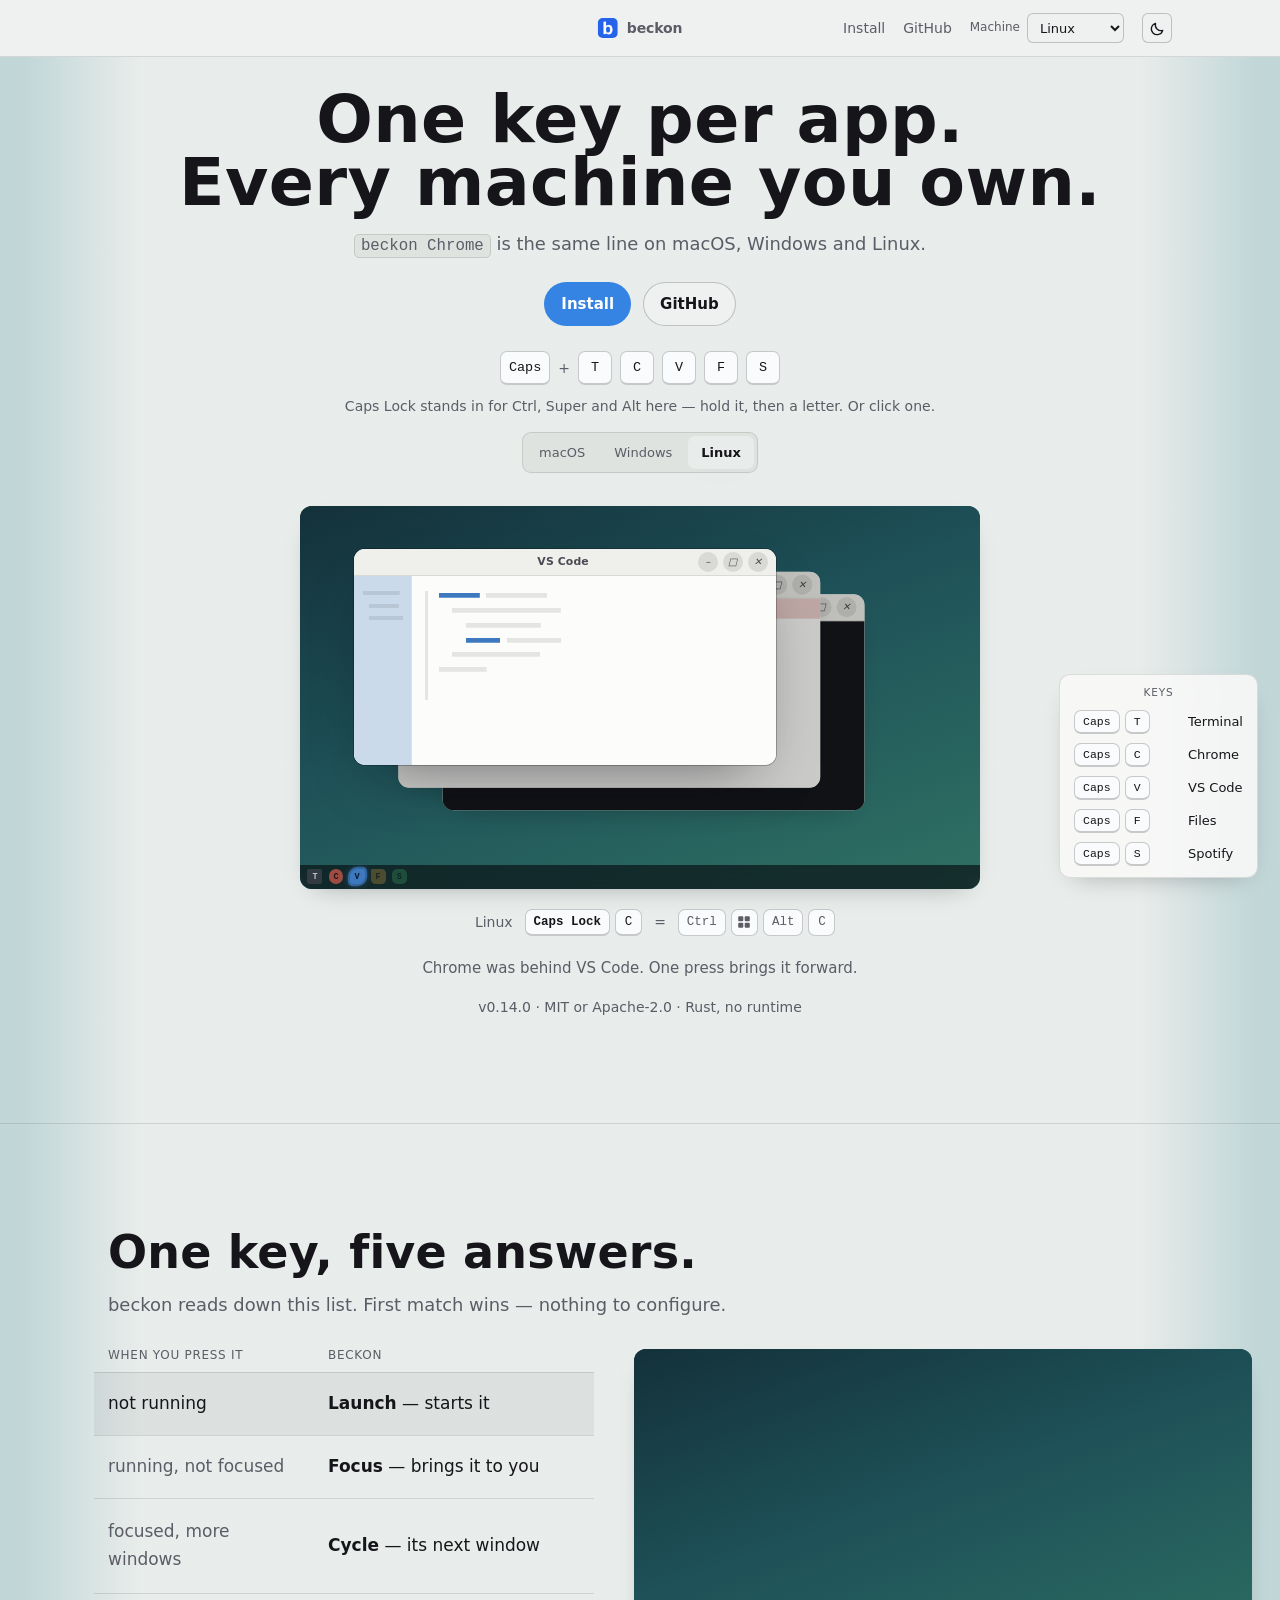
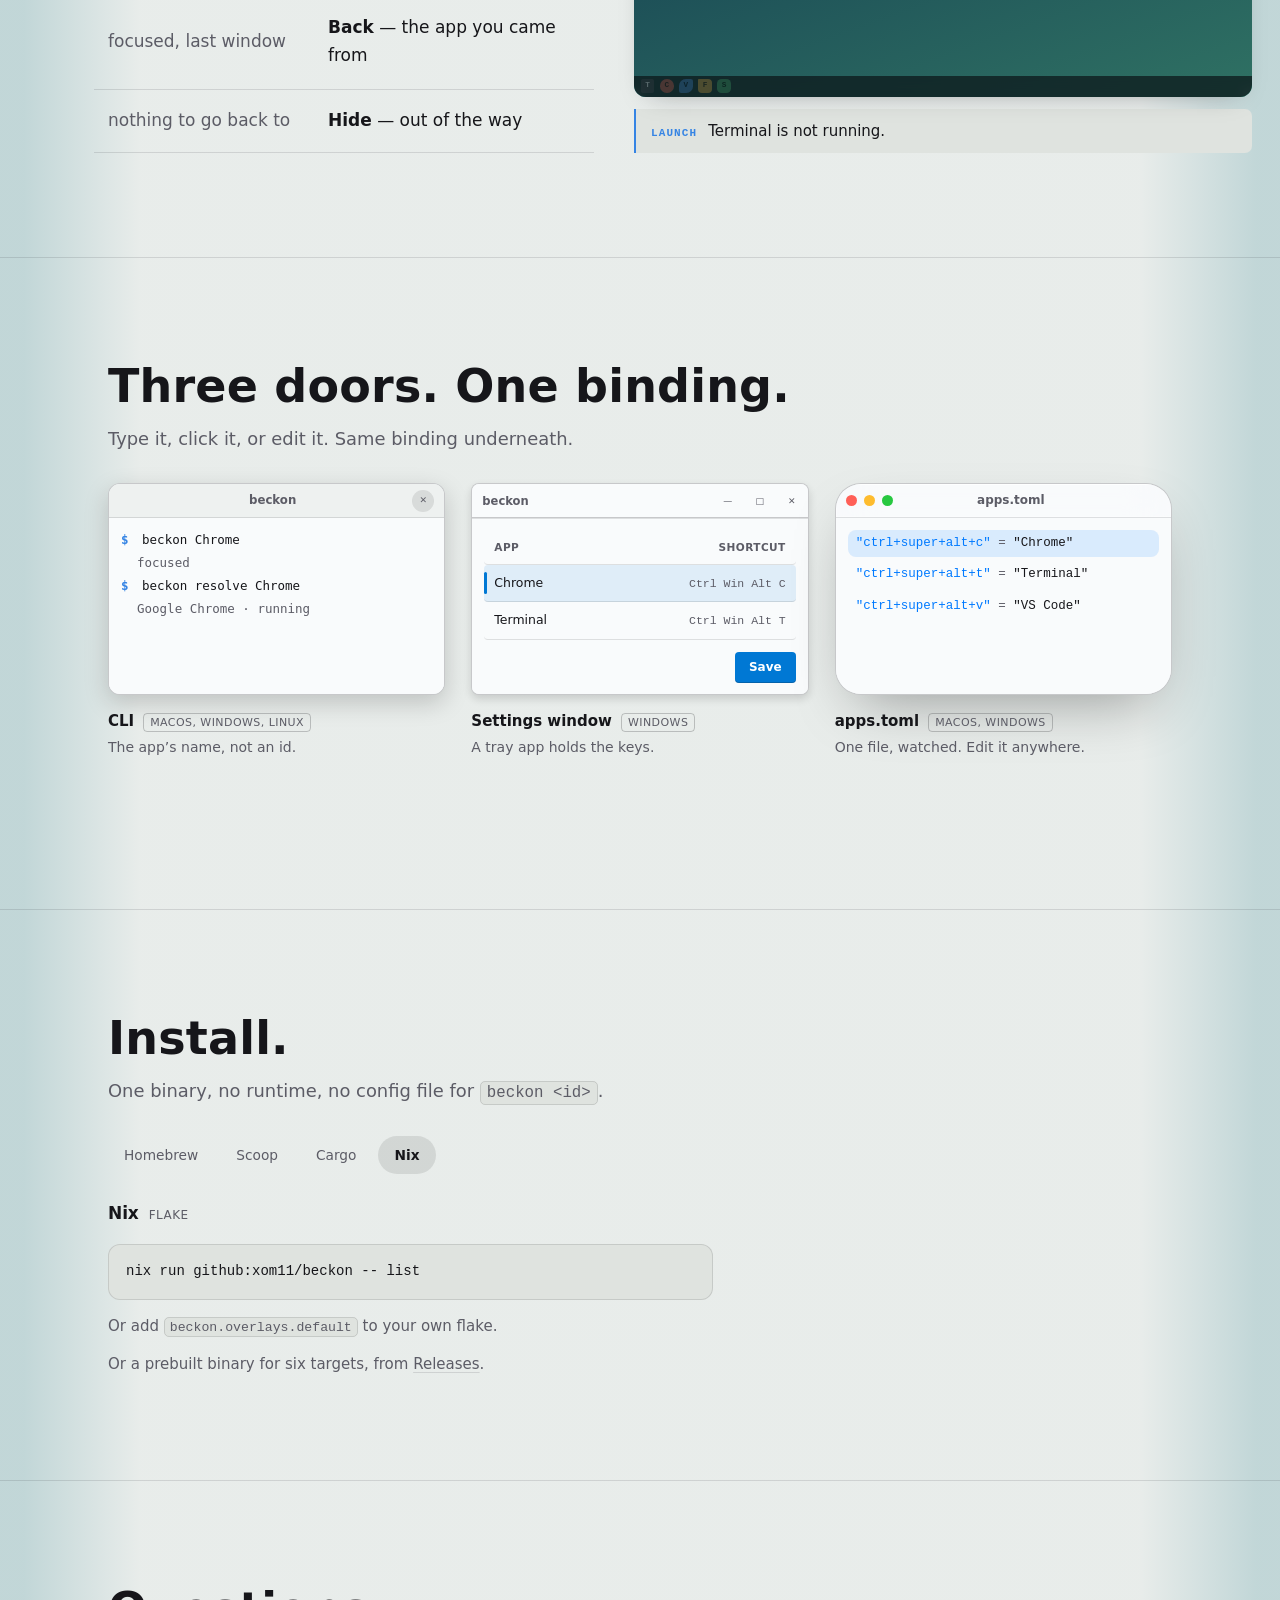
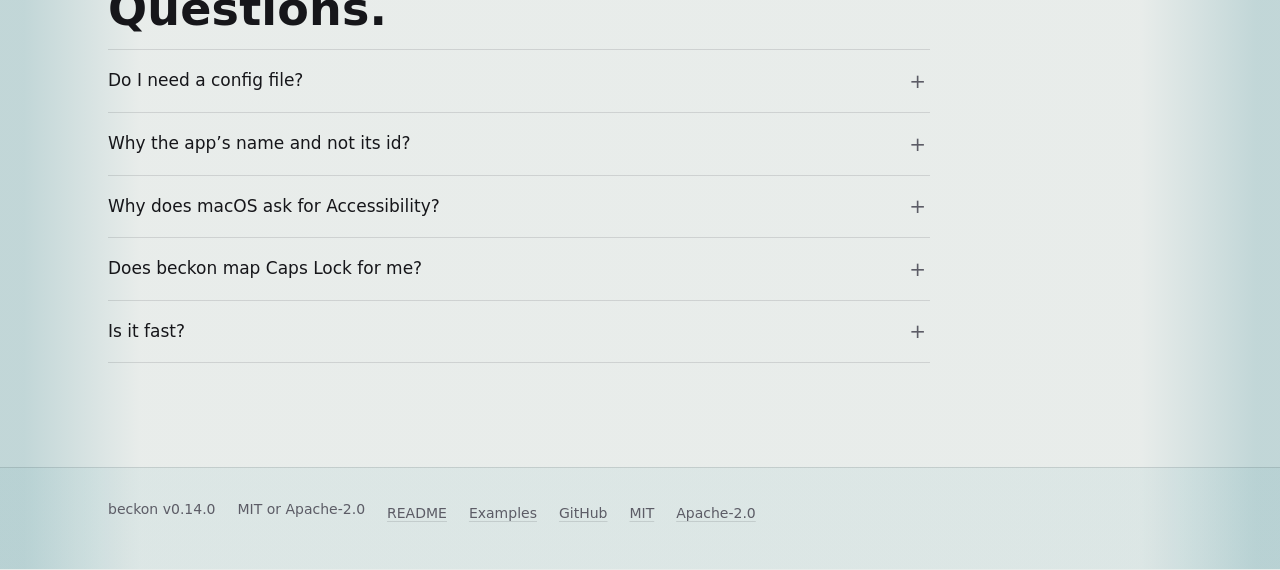
==== site/index.html @ ca383d69 "release: 0.14.0 Minor, not a patch: `check --resolve` gained two user-visible blocks since 0.13.0 — " ====
<!doctype html>
<html lang="en">
<head>
<meta charset="utf-8">
<meta name="viewport" content="width=device-width, initial-scale=1">
<title>beckon — one key per app, on every machine</title>

<meta name="description" content="One key per app: press it to launch the app, focus it, cycle its windows, or hide it. beckon runs on macOS, Windows and Linux, and beckon Chrome is the same line on all three.">

<!-- THE SHARE CARD IS `og.png`, NOT `icon-512.png`, AND THE TWO LINES THAT SAY
     SO ARE `og:image` AND `twitter:card` TOGETHER. Pointing at the 512x512 app
     icon made every paste of this URL — Facebook, Zalo, X, Slack, iMessage —
     render as a small square of the letter `b` beside the text. Two independent
     causes, so fixing either alone leaves it small: a square is not the 1.91:1
     a feed lays out edge to edge, and `summary` is by definition the small-
     thumbnail card. `og.png` is 1200x630 and is generated by
     tools/make-og-card.mjs; tools/check-site.sh pins the file's real dimensions
     against the two `og:image:*` lines below, so they cannot drift apart.

     `og:image` MUST STAY ABSOLUTE. Every scraper here fetches it out of band,
     with no document to resolve a relative path against — the one line on this
     page where a root-relative href would silently 404 rather than break
     visibly in a browser. Same for `og:url`.

     `icon-512.png` is untouched and still the apple-touch-icon: a home-screen
     tile wants the square. -->
<meta property="og:title" content="beckon — one key per app, on every machine">
<meta property="og:description" content="One key per app: press it to launch, focus, cycle its windows, or hide. The same line, beckon Chrome, on macOS, Windows and Linux.">
<meta property="og:type" content="website">
<meta property="og:url" content="https://xom11.github.io/beckon/">
<meta property="og:site_name" content="beckon">
<meta property="og:locale" content="en_US">
<meta property="og:image" content="https://xom11.github.io/beckon/og.png">
<meta property="og:image:type" content="image/png">
<meta property="og:image:width" content="1200">
<meta property="og:image:height" content="630">
<meta property="og:image:alt" content="beckon — One key per app. Every machine you own. The command beckon Chrome, shown for macOS, Windows and Linux.">
<meta name="twitter:card" content="summary_large_image">

<link rel="icon" href="favicon.png" type="image/png">
<link rel="apple-touch-icon" href="icon-512.png">
<link rel="stylesheet" href="beckon.css">

<!-- The page's two personalisation axes — theme and OS — resolved BEFORE first
     paint, and nothing else. Both scripts at the end of <body> are `defer`, so
     they run after the document is parsed and can run after the first paint: a
     reader whose stored theme differs from their OS preference got a full paint
     of the dark canvas and then a flip to the light one, the highest-delta flash
     this palette can produce.

     `data-os` NOW DRESSES THE WHOLE DOCUMENT, not just the desk — corners,
     materials, accent, the title bar's window controls, and what a control does
     when you push it. So a late resolution is no longer a small jump in one
     component; it is the entire page changing clothes after paint. That is what
     makes this script load-bearing rather than a nicety.

     UNRECOGNISED PLATFORM -> linux, deliberately. The two positive tests are
     broad (macOS and iOS carry "Macintosh" / "like Mac OS X", Windows carries
     "Windows NT"), so the residue is close to "demonstrably neither" — which is
     what the Linux column already means here: a bucket for every desktop rather
     than a named product. And linux is the cheapest place to be wrong: the other
     two each preselect an installer that cannot exist on a machine that is not
     one of them. Nothing is unreachable either way — all four install panels are
     one click apart, all three modifier lines stay on screen, and the switch in
     the title bar corrects it in one keystroke.

     iOS and iPadOS get the macOS column. beckon ships no iOS build, so there is
     no correct answer; the useful one for an Apple reader is the Apple column.
     The demos ask for a bare letter precisely so that this costs nothing on a
     device with no modifier keys — and every key is also a button.

     `&&` rather than `?.`: a SyntaxError in an inline script is not catchable
     by the try/catch around it, and would take the theme bootstrap down with it
     on any engine older than optional chaining. -->
<script>
  try {
    var d = document.documentElement.dataset;
    var t = localStorage.getItem('beckon-theme');
    if (t) d.theme = t;
    var o = localStorage.getItem('beckon-os');
    if (!o) {
      var p = (navigator.userAgentData && navigator.userAgentData.platform)
              || navigator.userAgent;
      o = /Mac/i.test(p) ? 'macos' : /Win/i.test(p) ? 'windows' : 'linux';
    }
    d.os = o;
  } catch (e) {}
</script>
</head>
<body id="top">

<!-- THE TITLE BAR — the page's first sentence, and it has no words in it.
     ================================================================
     It is drawn as the title bar of the machine the reader is on. What carries
     that now is WHERE THE TITLE SITS: centred on macOS and GNOME, hard left on
     Windows. By the time anyone reads "One key per app. Every machine you own."
     the page has already made that claim in a shape they recognise.

     THE FAKE WINDOW CONTROLS ARE GONE, 2026-08-14, in all three skins — the
     three dots on the left (macOS), the `─ ▢ ✕` glyph row on the right
     (Windows) and the circular pill on the right (GNOME). They were inert and
     `aria-hidden`, which is exactly the problem: the top-right corner of a page
     is where a reader's real controls live, and beckon put two working ones
     (Machine, theme) directly beside a row of dead ones that look like the
     window buttons of the browser above them. Removing them costs the skin one
     tell and keeps two; the desks in §4 still draw real window chrome, because
     there it depicts an actual window rather than dressing up a page.

     Do not re-add them "just for macOS". The dots read as harmless because they
     are on the left, but they were the same ornament and they went for the same
     reason.

     Both controls on the right ship `hidden`; beckon.js removes it. Neither does
     anything without JS, and everything they change is already fully on screen
     without them. A <select> rather than a cycling <button>: there are three
     machines, so a button could only ever offer the next one and its accessible
     name would name a state the reader is not in.

     THE THEME BUTTON IS A SUN OR A MOON, not the word "Theme". It is the only
     control on the bar whose whole job is a binary the icon can state, and the
     glyph shown is the one you get by pressing it — sun while dark, moon while
     light — which is the same thing its `aria-label` has always said. The label
     is still where the accessible name comes from; the SVG is `aria-hidden`. -->
<header class="bar">
  <div class="wrap">
    <a class="brand" href="#top">
      <img src="favicon.png" alt="" width="20" height="20">
      beckon
    </a>
    <!-- TWO LINKS, NOT FOUR. `How` and `Config` were in-page anchors on a page
         that is now five short sections — scrolling reaches them faster than
         reading a menu does. Cutting them is also what buys the centred title
         its room: with four links the bar had no gap wide enough to centre
         anything in, and a title centred in the leftover space landed hard left
         and read as a bug. -->
    <nav class="bar-links">
      <a href="#install">Install</a>
      <a href="https://github.com/xom11/beckon">GitHub</a>
    </nav>
    <span class="os-switch" id="os-switch" hidden>
      <label for="os-select">Machine</label>
      <select id="os-select">
        <option value="macos">macOS</option>
        <option value="windows">Windows</option>
        <option value="linux">Linux</option>
      </select>
    </span>
    <button id="theme" class="ghost ghost-icon" type="button" hidden>
      <svg class="ico" viewBox="0 0 20 20" aria-hidden="true" focusable="false">
        <g class="ico-sun">
          <circle cx="10" cy="10" r="3.4"/>
          <path d="M10 2.2v1.8M10 16v1.8M4.5 4.5l1.3 1.3M14.2 14.2l1.3 1.3M2.2 10h1.8M16 10h1.8M4.5 15.5l1.3-1.3M14.2 5.8l1.3-1.3"/>
        </g>
        <g class="ico-moon">
          <path d="M16.1 12.3A6.8 6.8 0 0 1 7.7 3.9a6.8 6.8 0 1 0 8.4 8.4z"/>
        </g>
      </svg>
    </button>
  </div>
</header>

<main>

  <!-- HERO — one machine, the reader's, at full size.
       ================================================================
       THE LAYOUT DID NOT CHANGE IN THIS REDESIGN, and that is deliberate. The
       desk's width is `min(1000px, max(680px, (100vh - 528px) * 1.7778))` and the
       528 in it was MEASURED — nav, headline, one-line lead, buttons, press row
       and OS strip put the desk's top edge at 527px at 1440 wide. Every clamp
       above the desk feeds that number. Rearranging the hero into two columns
       would have invalidated all of it for a picture that is already the widest
       thing on the page. What changed here is the word count and the chrome.

       THE CLAIM IS A CONTROL, NOT A SENTENCE. The OS strip on the desk's top
       edge redraws the desk in another machine's chrome with the gesture
       unchanged — and now redraws the page around it too — so "the same key on
       every machine" is something the reader does rather than reads. The three
       chords under the desk name what that key really is on each one.

       THE DESK IS aria-hidden AND .demo-steps IS THE TRANSCRIPT. That paragraph
       is not sr-only; it is the sentence a reader gets whether or not any of this
       paints.

       WITHOUT JS the desk runs a 6s loop, the OS strip stays hidden (it is inert
       without JS) and ALL THREE chord rows stay on screen — which is the
       cross-platform claim surviving in the one mode that cannot switch. With JS,
       `.is-live` cancels the loop, the strip appears, and CSS keeps only the
       reader's own chord row.

       WITH JS THE WINDOWS ARE REAL WINDOWS: drag them by the title bar, resize
       from the bottom-right corner, and the three title-bar buttons minimise,
       maximise and close. None of that is beckon — it focuses and launches, and
       never touches geometry — which is why the transcript says so the moment a
       window is moved. -->

  <section id="hero" class="hero" aria-labelledby="hero-h">
    <div class="wrap">

      <h1 id="hero-h">One key per app.<br>Every machine you own.</h1>

      <!-- One line, kept to one line. The demo is the argument and every sentence
           above it pushes the desk further past the fold. -->
      <p class="lead"><code>beckon Chrome</code> is the same line on macOS, Windows and Linux.</p>

      <div class="hero-cta">
        <a class="btn btn-solid" href="#install">Install</a>
        <a class="btn btn-line" href="https://github.com/xom11/beckon">GitHub</a>
      </div>

      <div class="demo hero-demo" id="hero-demo">

        <!-- Above the desk, not below it. The instruction is what a reader needs
             first, and a 1000px desk pushes anything under it past the fold on a
             900px screen. Ships hidden because it is inert without JS; the chord
             rows under the desk are what a JS-off reader gets, and they carry
             more (the real chord on all three machines). -->
        <div class="press" id="hero-press" hidden></div>

        <!-- `aria-hidden` IS ON THE SLOT, NOT ON `.desks`, and that is the whole
             reason this grid is not the hidden thing. The picture is what has
             nothing for a screen reader to say; the OS strip below is three real
             buttons, and a focusable control inside an aria-hidden subtree is a
             defect — the same rule the HUD states in its own words further down.
             With the attribute one level up, all three buttons were reachable by
             Tab and announced as nothing at all. -->
        <div class="desks">

          <!-- The OS strip. Ships hidden — it is inert without JS — and beckon.js
               fills it with three buttons that write the same `data-os` the title
               bar's switch writes, so the two stay in step. It sits ON the desk's
               top edge rather than beside a label, because it is a control over
               the picture below it, not a caption. -->
          <div class="os-seg" id="hero-os" hidden></div>

          <div class="desk-slot is-wide" aria-hidden="true">
            <div class="desk" data-os="macos" data-scene="hero" id="hero-desk">
              <div class="desk-sky"></div>
              <!-- `data-key` is the letter that beckons this app, printed on the
                   icon: the dock is the only place on the page where the key and
                   the thing it reaches are the same object. It ships in the markup
                   rather than being written by JS so a reader with JS off gets it
                   too, and tools/check-site.sh pins every pair against README's own
                   table — twice, once per dock — so a rebinding cannot leave the
                   dock teaching the old letter.

                   `data-app` + `data-key` IS A RESERVED PAIR and appears on these
                   two docks and nowhere else on the page. The check counts
                   occurrences and requires exactly 2; any other element that wanted
                   to name a binding would push the count to 3 and fail CI for a
                   reason nobody would find. Everything else that names a binding
                   uses `data-bind`.

                   `is-focused` marks the one app that currently has focus — here
                   VS Code, which is what the windows above show. -->
              <div class="desk-bar">
                <span class="dock-app is-up" data-app="Terminal" data-key="T"></span>
                <span class="dock-app is-up" data-app="Chrome" data-key="C"></span>
                <span class="dock-app is-up is-focused" data-app="VS Code" data-key="V"></span>
                <span class="dock-app" data-app="Files" data-key="F"></span>
                <span class="dock-app" data-app="Spotify" data-key="S"></span>
              </div>
              <div class="desk-wins">
                <div class="win is-focused" data-app="VS Code" style="--slot:0; z-index:3">
                  <div class="win-bar"><span class="win-lights"><i></i><i></i><i></i></span><span class="win-name">VS Code</span><span class="win-ctl"><i></i><i></i><i></i></span></div>
                  <div class="win-body"></div>
                </div>
                <div class="win" data-app="Chrome" style="--slot:1; z-index:2">
                  <div class="win-bar"><span class="win-lights"><i></i><i></i><i></i></span><span class="win-name">Chrome</span><span class="win-ctl"><i></i><i></i><i></i></span></div>
                  <div class="win-body"></div>
                </div>
                <div class="win" data-app="Terminal" style="--slot:2; z-index:1">
                  <div class="win-bar"><span class="win-lights"><i></i><i></i><i></i></span><span class="win-name">Terminal</span><span class="win-ctl"><i></i><i></i><i></i></span></div>
                  <div class="win-body"></div>
                </div>
              </div>
            </div>
          </div>
        </div>

        <!-- What that key really is, on each machine. ALL THREE ROWS SHIP, and CSS
             keeps only the reader's own once `data-os` is resolved — so a reader
             with JS off, who has no OS strip to press, still gets the
             cross-platform claim in full.

             CAPS LOCK LEADS ON ALL THREE ROWS, and the real chord follows it
             behind an `=`. A draft of this redesign cut Caps Lock from here as
             three rows of clutter, which was wrong for a reason only visible
             from the running page: the demo's own gate REQUIRES Caps Lock — see
             the 90-line argument in beckon.js under "the Caps Lock gate" — and
             the press row it writes says so. Cutting it here left the page
             teaching one gesture and the thing under it asking for another.

             Printing only Caps Lock would be the other kind of wrong:
             `"ctrl+super+alt+t"` is what actually goes in apps.toml, and a
             reader has to be able to copy it.

             WHO DOES THE MAPPING IS IN THE FAQ, and it has to be somewhere: the
             three notes that used to sit in these rows — "Hyper, via Karabiner",
             "built into beckon", "via kanata or xkb" — were the only place the
             page said beckon holds Caps ITSELF on some machines and not on
             others, and for a while after they went nothing said it at all. The
             `=` on the macOS and Linux rows was then claiming a gesture beckon
             has no part in on either — in a RELEASED beckon it holds Caps on
             Windows and nowhere else, which is the FAQ entry's whole subject.
             The rows keep all three Caps caps, because the demo below asks
             every reader for the same key; the entry says who answers it.

             ALL THREE ROWS NAME THE SAME THREE MODIFIERS, and examples/linux/
             was changed to match: it used to bind a bare `Super`. Three rows
             saying one thing is the argument the row set exists to make.

             AND EACH ROW RUNS LEFT TO RIGHT IN THE ORDER THE KEYS SIT UNDER
             THE READER'S HAND. A PC's bottom row is Ctrl, Super, Alt, space;
             a Mac's is Control, Option, Command, space — so the macOS row is
             ⌃ ⌥ ⌘ and not the ⌘ ⌃ ⌥ that reads naturally when you say the
             chord out loud. The row is a picture of a keyboard, not a
             sentence about one, and a reader matching it to the hardware
             should not have to reorder anything in their head. -->
        <ul class="mods hero-chords">
          <li class="os-row" data-os="macos">
            <span class="mod-os">macOS</span>
            <span class="chord"><kbd class="key is-caps">Caps Lock</kbd><kbd class="key is-letter">C</kbd></span>
            <span class="chord-is">=</span>
            <span class="chord is-alias"><kbd class="key is-glyph"><span aria-hidden="true">&#8963;</span><span class="sr-only">Control</span></kbd><kbd class="key is-glyph"><span aria-hidden="true">&#8997;</span><span class="sr-only">Option</span></kbd><kbd class="key is-glyph"><span aria-hidden="true">&#8984;</span><span class="sr-only">Command</span></kbd><kbd class="key is-letter">C</kbd></span>
          </li>
          <li class="os-row" data-os="windows">
            <span class="mod-os">Windows</span>
            <span class="chord"><kbd class="key is-caps">Caps Lock</kbd><kbd class="key is-letter">C</kbd></span>
            <span class="chord-is">=</span>
            <span class="chord is-alias"><kbd class="key">Ctrl</kbd><kbd class="key is-glyph"><svg class="glyph" viewBox="0 0 12 12" aria-hidden="true" focusable="false"><rect x=".2" y=".2" width="5.1" height="5.1" rx="1"/><rect x="6.7" y=".2" width="5.1" height="5.1" rx="1"/><rect x=".2" y="6.7" width="5.1" height="5.1" rx="1"/><rect x="6.7" y="6.7" width="5.1" height="5.1" rx="1"/></svg><span class="sr-only">Windows key</span></kbd><kbd class="key">Alt</kbd><kbd class="key is-letter">C</kbd></span>
          </li>
          <li class="os-row" data-os="linux">
            <span class="mod-os">Linux</span>
            <span class="chord"><kbd class="key is-caps">Caps Lock</kbd><kbd class="key is-letter">C</kbd></span>
            <span class="chord-is">=</span>
            <span class="chord is-alias"><kbd class="key">Ctrl</kbd><kbd class="key is-glyph"><svg class="glyph" viewBox="0 0 12 12" aria-hidden="true" focusable="false"><rect x=".2" y=".2" width="5.1" height="5.1" rx="1"/><rect x="6.7" y=".2" width="5.1" height="5.1" rx="1"/><rect x=".2" y="6.7" width="5.1" height="5.1" rx="1"/><rect x="6.7" y="6.7" width="5.1" height="5.1" rx="1"/></svg><span class="sr-only">Super</span></kbd><kbd class="key">Alt</kbd><kbd class="key is-letter">C</kbd></span>
          </li>
        </ul>

        <p class="demo-steps">Chrome was behind VS Code. One press brings it forward.</p>
      </div>

      <p class="hero-meta">v0.14.0 &middot; MIT or Apache-2.0 &middot; Rust, no runtime</p>

    </div>

    <!-- The cheat sheet, and it belongs to THIS section now. It used to be
         `position: fixed`, pinned for the whole scroll, and it followed the
         reader down past every section that has no key to press — sitting over
         the install commands and the FAQ as a floating control for a demo three
         screens above.

         It is a zero-height sticky dock instead, and it is a child of #hero
         rather than of <body>: a sticky element is constrained to its
         containing block's PADDING box, and #hero's padding box ends exactly at
         the rule between this section and the next. So it floats at the bottom
         of the viewport for as long as the hero is on screen, comes to rest on
         that rule, and goes no further.

         It is a real labelled group of real buttons — NOT aria-hidden, because
         a focusable control inside an aria-hidden subtree is a defect, and
         because these buttons are how a reader with no keyboard presses a key
         at all. Ships `hidden`; beckon.js fills it. -->
    <div class="hud-dock">
      <div class="hud" id="hud" role="group" aria-label="Demo keys" hidden></div>
    </div>
  </section>

  <!-- HOW — the table is the control.
       ================================================================
       WITHOUT JS this is a table and one looping desk: the loop shows the ring
       case, which is the row the section's lead points at. WITH JS beckon.js turns
       each row header into a <button> that rebuilds the desk, makes the desk
       pressable, and lights the row whose step just fired.

       The row headers ship as plain text, not as disabled buttons: a button that
       does nothing is the failure this ordering exists to prevent.

       THE TWO GROUP HEADINGS ARE GONE. They said "You are somewhere else" and
       "You are already in it", which was eight words spent restating what the
       first column already says once the conditions are written as conditions.
       The five rows carry it now.

       THE STEP NUMBERS ARE GONE and stay gone. They were CLAUDE.md's own — 4, 5,
       5a-5c — carried here as a citation, but a reader does not have that document
       open, and the numbering begins at 4 because steps 1-3 are read-the-id /
       resolve-the-name / scan-the-windows, none of which is visible from outside.
       `data-step` stays on each row as the internal id JS uses to set a scene; it
       is never shown, and CI forbids the class that used to show it.

       That last sentence USED to name the forbidden class, and check-site.sh
       failed on this comment — `grep` cannot tell markup from a comment, which
       is the same mechanism that let a commented-out example of the letter table
       satisfy the letter-table check on its own for as long as it existed. Do
       not quote a pinned string anywhere in this file, including here. -->
  <section id="how" aria-labelledby="how-h">
    <div class="wrap">
      <h2 id="how-h">One key, five answers.</h2>
      <!-- ONE LINE, AND THAT IS A LAYOUT CONSTRAINT AS MUCH AS AN EDIT. The two
           sentences this replaces ran to two lines at every width from 900 up,
           and the second line was 30px the exhibit below could have spent on
           the picture. Measured against the 58ch measure at 1512x982: this is
           580px of ink in 724px, i.e. 80%, where the pair it replaces was 93%
           of a SECOND line. Headroom is the point — the face is Segoe UI on one
           machine and Cantarell on another, and a rewrite that fits at 97% here
           wraps there and gives the 30px straight back.

           WHAT WAS CUT: "it decides from what is already on screen". The first
           column of the table below is nothing but screen states — not running,
           running, focused — so the clause was captioning a picture that was
           already in frame. -->
      <p class="lead">beckon reads down this list. First match wins — nothing to configure.</p>

      <div class="how-grid">

        <table class="how-table" id="how-table">
          <thead>
            <tr>
              <th scope="col">When you press it</th>
              <th scope="col">beckon</th>
            </tr>
          </thead>
          <tbody>
            <tr data-step="4"><th scope="row">not running</th>
              <td><span class="how-do">Launch</span> &mdash; starts it</td></tr>
            <tr data-step="5"><th scope="row">running, not focused</th>
              <td><span class="how-do">Focus</span> &mdash; brings it to you</td></tr>
            <!-- The only cell that ever wrapped, and a wrapped row broke the one
                 thing this table is for: five branches you take in at a glance, one
                 line each. Measured at the widest layout, where this column is
                 narrowest in proportion: 280px available, this needs 261px, and the
                 obvious shorter rewrites sat at 276px and 283px. 4px of headroom is
                 not headroom when the face is Segoe UI on one machine and Cantarell
                 on another. -->
            <tr data-step="5a"><th scope="row">focused, more windows</th>
              <td><span class="how-do">Cycle</span> &mdash; its next window</td></tr>
            <tr data-step="5b"><th scope="row">focused, last window</th>
              <td><span class="how-do">Back</span> &mdash; the app you came from</td></tr>
            <tr data-step="5c"><th scope="row">nothing to go back to</th>
              <td><span class="how-do">Hide</span> &mdash; out of the way</td></tr>
          </tbody>
        </table>

        <div class="demo how-demo" id="how-demo">
          <div class="desks" aria-hidden="true">
            <div class="desk-slot is-wide">
              <div class="desk" data-os="macos" data-scene="5a" id="how-desk">
                <div class="desk-sky"></div>
                <div class="desk-wins">
                  <div class="win is-focused" data-app="Chrome" style="--slot:0; z-index:3">
                    <div class="win-bar"><span class="win-lights"><i></i><i></i><i></i></span><span class="win-name">Chrome</span><span class="win-ctl"><i></i><i></i><i></i></span></div>
                    <div class="win-body"></div>
                  </div>
                  <div class="win" data-app="Chrome" style="--slot:1; z-index:2">
                    <div class="win-bar"><span class="win-lights"><i></i><i></i><i></i></span><span class="win-name">Chrome</span><span class="win-ctl"><i></i><i></i><i></i></span></div>
                    <div class="win-body"></div>
                  </div>
                  <div class="win" data-app="Terminal" style="--slot:2; z-index:1">
                    <div class="win-bar"><span class="win-lights"><i></i><i></i><i></i></span><span class="win-name">Terminal</span><span class="win-ctl"><i></i><i></i><i></i></span></div>
                    <div class="win-body"></div>
                  </div>
                </div>
                <div class="desk-bar">
                  <span class="dock-app is-up" data-app="Terminal" data-key="T"></span>
                  <span class="dock-app is-up is-focused" data-app="Chrome" data-key="C"></span>
                  <span class="dock-app" data-app="VS Code" data-key="V"></span>
                  <span class="dock-app" data-app="Files" data-key="F"></span>
                  <span class="dock-app" data-app="Spotify" data-key="S"></span>
                </div>
              </div>
            </div>
          </div>

          <!-- NO PRESS ROW HERE, and that is the change rather than an
               oversight. This section used to carry its own `Caps + T C V F S`
               strip and the sentence explaining it — the same strip and the
               same sentence the hero prints one screen above. Twice is once too
               many: by the time a reader is reading the five branches they have
               already been taught the gesture, and the row was pushing the
               readout, which is the one line that changes per branch, further
               down the column.

               Removing the element rather than hiding it is deliberate:
               `buildPress(null)` returns null and every call site is guarded, so
               the desk stays clickable through `wireDesk` and the keyboard still
               routes here. tools/check-site.sh no longer lists `how-press` among
               the controls that must ship hidden, because there is no longer a
               control to ship. -->
          <!-- THERE IS NO PAUSE/PLAY BUTTON, and there was one for about an
               hour. It went because the loop is the default state now: the
               section plays on its own, a row click aims it at one branch, and
               the loop holds by itself while the pointer or the keyboard is
               inside the picture. A button that says "Pause" beside something
               that already stops when you reach for it is a control explaining
               a behaviour rather than providing one. -->
          <div class="readout" id="how-readout" hidden></div>

          <!-- The JS-OFF transcript, and beckon.js hides it the moment the
               readout is live. With JS off this paragraph is the only words this
               section has; with JS on the readout says the same kind of thing
               per branch and says it about what is actually on screen, so
               keeping both would print two captions for one picture. -->
          <p class="demo-steps">Two Chrome windows and a terminal. Three presses: focus, next
          window, back.</p>
        </div>

      </div>
    </div>
  </section>

  <!-- CONFIG — three doors, one binding.
       ================================================================
       This section replaces three of the old page's: #names (96 words arguing for
       display names), #serve (104 words introducing resident mode) and #setups
       (170 words of compatibility tiles). It replaces them with three pictures
       that carry the same information by being what they describe.

       EACH DOOR IS DRAWN IN A FIXED DESIGN LANGUAGE, not in the reader's. That is
       the point: three grammars in one glance is the argument, and a shelf that
       re-skinned all three together would be one grammar repeated. `data-os` here
       is a drawing instruction on the figure, unrelated to :root[data-os].

       THE CAPTIONS ARE DOOR-FIRST AND STATE AVAILABILITY, and the asymmetry
       between the three availability lines IS the section's second argument — the
       CLI spans all three machines, the settings window is Windows only, the file
       is macOS and Windows. That is the whole "which parts work where" story,
       stated as a matrix, with no compositor named anywhere on this page.

       NOTHING IN A DOOR IS A CONTROL. The `C` row is marked `is-on` in all three,
       permanently, so "the same binding, seen three ways" is a picture rather than
       a click. An earlier draft lit the rows across doors on selection; that needs
       JS this page's script does not have, and a row that looks selectable and is
       not is the exact failure the rest of the page is built to avoid.

       NO <pre> IN HERE, deliberately: beckon.js attaches a copy button to every
       <pre> on the page, and "Copy" on a shell transcript would copy the prompt
       and the output with it. The real, copyable commands are in #install. -->
  <section id="config" aria-labelledby="config-h">
    <div class="wrap">
      <h2 id="config-h">Three doors. One binding.</h2>
      <p class="lead">Type it, click it, or edit it. Same binding underneath.</p>

      <ul class="doors">

        <li class="door" data-os="linux">
          <div class="door-win">
            <div class="door-bar"><span class="door-title">beckon</span><span class="door-ctl"><i></i></span></div>
            <div class="door-body">
              <div class="term" aria-hidden="true">
                <span class="term-line"><span class="term-ps">$</span> beckon Chrome</span>
                <span class="term-line is-out">focused</span>
                <span class="term-line"><span class="term-ps">$</span> beckon resolve Chrome</span>
                <span class="term-line is-out">Google Chrome &middot; running</span>
              </div>
            </div>
          </div>
          <p class="door-cap"><b>CLI</b> <span class="door-on">macOS, Windows, Linux</span></p>
          <p class="door-note">The app&rsquo;s name, not an id.</p>
        </li>

        <li class="door" data-os="windows">
          <div class="door-win">
            <div class="door-bar"><span class="door-title">beckon</span><span class="door-ctl"><i></i><i></i><i></i></span></div>
            <div class="door-body">
              <div class="rows" aria-hidden="true">
                <span class="row row-head"><span>App</span><span>Shortcut</span></span>
                <span class="row is-on" data-bind="C"><span>Chrome</span><span class="mini">Ctrl Win Alt C</span></span>
                <span class="row" data-bind="T"><span>Terminal</span><span class="mini">Ctrl Win Alt T</span></span>
              </div>
              <div class="door-actions" aria-hidden="true"><span class="door-btn">Save</span></div>
            </div>
          </div>
          <p class="door-cap"><b>Settings window</b> <span class="door-on">Windows</span></p>
          <p class="door-note">A tray app holds the keys.</p>
        </li>

        <li class="door" data-os="macos">
          <div class="door-win">
            <div class="door-bar"><span class="door-ctl"><i></i><i></i><i></i></span><span class="door-title">apps.toml</span></div>
            <div class="door-body">
              <div class="toml" aria-hidden="true">
                <span class="toml-line is-on" data-bind="C"><span class="t-k">"ctrl+super+alt+c"</span> <span class="t-o">=</span> <span class="t-v">"Chrome"</span></span>
                <span class="toml-line" data-bind="T"><span class="t-k">"ctrl+super+alt+t"</span> <span class="t-o">=</span> <span class="t-v">"Terminal"</span></span>
                <span class="toml-line" data-bind="V"><span class="t-k">"ctrl+super+alt+v"</span> <span class="t-o">=</span> <span class="t-v">"VS Code"</span></span>
              </div>
            </div>
          </div>
          <p class="door-cap"><b>apps.toml</b> <span class="door-on">macOS, Windows</span></p>
          <p class="door-note">One file, watched. Edit it anywhere.</p>
        </li>

      </ul>

      <!-- THE LETTER TABLE USED TO BE HERE and it was redundant three times
           over. Every dock icon on both desks already prints its letter ON the
           icon — the one place where the key and the thing it reaches are the
           same object — and the pinned cheat sheet lists all five as real
           buttons for the whole hero. A third listing taught nothing the reader
           had not already been shown twice, and it was the only table on the
           page that could not be pressed.

           tools/check-site.sh moved WITH the content rather than losing it. It
           still reads README's own letter table, and it still refuses a
           rebinding that the page has not followed — but it now checks the two
           places the pairing actually lives: `data-key` on the docks, and
           DESK_APPS in desk.js, which is what fills the cheat sheet. The
           guarantee is the same one; it is asserted where the content is.

           The examples/ link went with it. It is in the footer, which is where
           a link that is not part of an argument belongs. -->
    </div>
  </section>

  <!-- INSTALL.
       JS-OFF FIRST, and this is a correctness requirement rather than a
       preference. All four panels ship VISIBLE and the tablist ships with the
       `hidden` attribute; beckon.js removes `hidden` from the tablist and adds it
       to three panels. Written the other way round a reader with JS off gets three
       empty gaps and no way to install on their own machine.

       `[hidden] { display: none !important }` in beckon.css is what makes the
       tablist's own `hidden` survive `.tabs { display: flex }`; without it the
       class rule wins on source order and the strip ships visible and inert.

       EACH PANEL'S CLASS ATTRIBUTE IS EXACTLY THE ONE WORD. CI's hidden-guard is
       a regex anchored on that exact attribute, so adding a second class to a
       panel — a state class, a modifier — makes the guard unable to match and it
       then reports green whatever the markup does. A companion check counts the
       four bare attributes to catch that, and it is the check that caught this
       very comment when it quoted the attribute verbatim: `grep` sees a comment
       as markup, so the quote counted as a fifth and sixth panel.

       The panels carry NO role="tabpanel" here — beckon.js sets it, with
       tabindex="0", at the moment it reveals the tablist. Shipped in the markup it
       left the JS-off page announcing four tab panels for a tab widget that is
       display:none.

       The command text is FIXED: tools/check-site.sh asserts these five lines
       byte-match README.md. Restyle freely; do not re-author them. -->
  <section id="install" aria-labelledby="install-h">
    <div class="wrap">
      <h2 id="install-h">Install.</h2>
      <p class="lead">One binary, no runtime, no config file for <code>beckon &lt;id&gt;</code>.</p>

      <div class="tabs" role="tablist" aria-label="Install method" hidden>
        <button class="tab" type="button" role="tab" id="tab-brew"  aria-controls="panel-brew"  aria-selected="true">Homebrew</button>
        <button class="tab" type="button" role="tab" id="tab-scoop" aria-controls="panel-scoop" aria-selected="false">Scoop</button>
        <button class="tab" type="button" role="tab" id="tab-cargo" aria-controls="panel-cargo" aria-selected="false">Cargo</button>
        <button class="tab" type="button" role="tab" id="tab-nix"   aria-controls="panel-nix"   aria-selected="false">Nix</button>
      </div>

      <div class="panels">

        <section class="panel" id="panel-brew" aria-labelledby="panel-brew-h">
          <h3 id="panel-brew-h">Homebrew <span class="panel-os">macOS &middot; Linux</span></h3>
<pre><code>brew install xom11/tap/beckon</code></pre>
          <p class="note">Resident mode is one more line. macOS asks for Accessibility once.</p>
<pre><code>brew services start beckon</code></pre>
        </section>

        <section class="panel" id="panel-scoop" aria-labelledby="panel-scoop-h">
          <h3 id="panel-scoop-h">Scoop <span class="panel-os">Windows</span></h3>
<pre><code>scoop bucket add xom11 https://github.com/xom11/scoop-bucket
scoop install xom11/beckon</code></pre>
          <p class="note">Puts the tray app in your Start menu. First launch writes a starter
          <code>apps.toml</code>.</p>
        </section>

        <section class="panel" id="panel-cargo" aria-labelledby="panel-cargo-h">
          <h3 id="panel-cargo-h">Cargo <span class="panel-os">from git</span></h3>
<pre><code>cargo install --git https://github.com/xom11/beckon</code></pre>
          <p class="note">Needs Rust 1.75+ and a system C / MSVC toolchain.</p>
        </section>

        <section class="panel" id="panel-nix" aria-labelledby="panel-nix-h">
          <h3 id="panel-nix-h">Nix <span class="panel-os">flake</span></h3>
<pre><code>nix run github:xom11/beckon -- list</code></pre>
          <p class="note">Or add <code>beckon.overlays.default</code> to your own flake.</p>
        </section>

      </div>

      <p class="note">Or a prebuilt binary for six targets, from
      <a href="https://github.com/xom11/beckon/releases">Releases</a>.</p>
    </div>
  </section>

  <!-- QUESTIONS. Native <details>/<summary>, so every answer is reachable with JS
       off; beckon.js only closes the siblings when one opens.

       FIVE ENTRIES, DOWN FROM NINE. The nine were 951 words — 54% of the old
       page's visible text — and the ones that survive are the ones a reader hits
       before they can succeed: what the config file is for, why an app is named
       rather than identified, the permission macOS will ask for, who maps Caps
       Lock, and whether it is fast. They are collapsed, so they cost nothing on
       screen and everything is one click away.

       The five that went: why the demo asks for a bare letter (it is now obvious
       from the demo), Linux hotkey registration and GNOME Wayland (both name
       compositors, which this page no longer does), the Windows settings window
       (it is a picture in #config now), and Caps Lock.

       CAPS LOCK IS BACK, AND IT ANSWERS ONE QUESTION RATHER THAN CARRYING THE
       FEATURE. The old entry tried to explain an opt-in that installs a
       low-level keyboard hook and has three real failure modes, which cannot be
       done honestly in under 200 words — that is still true, and the README is
       still where it goes. But cutting it left NOTHING on the page saying who
       does the mapping, while the chord rows in the hero print `Caps Lock C =`
       on all three machines. Those rows are the only place the page makes the
       claim, so this is the one line that keeps them honest — see the note over
       `.hero-chords`.

       IT SAYS WINDOWS, AND ONLY WINDOWS, BECAUSE THAT IS WHAT SHIPS. A draft of
       this entry read "on macOS and Windows it can", which is true of `main`
       and false of every released beckon: `crates/beckon-macos/src/caps_tap.rs`
       is in no tag — `git cat-file -e v0.9.6:<that path>` fails, and so does
       v0.9.5 and v0.9.4. (`git show v0.9.6:crates/beckon-cli/src/serve.rs |
       grep caps_tap` returns five hits and not one of them is the module; they
       are the config field `keyboard.caps_tap`, which has parsed far longer
       than anything has honoured it on that OS. A grep is not a release.) This
       page is the landing page for the SHIPPED product — `tools/check-site.sh`
       pins the version printed on it to `Cargo.toml` — so a reader who installs
       the version this page names has to get every behaviour it promises.

       THE LINK IS PLACED, NOT DECORATIVE. It sits inside the Windows sentence
       because README's section is headed "Caps Lock as the beckon key (Windows,
       opt-in)" and its three caveats — UIPI under an elevated window, other
       remappers, and the low-level keyboard hook — are all Windows facts. A
       macOS reader sent there finds nothing that addresses them. When macOS
       Caps ships, this entry and that heading move together or the link starts
       lying again. -->
  <section id="faq" aria-labelledby="faq-h">
    <div class="wrap">
      <h2 id="faq-h">Questions.</h2>

      <div class="faq-list">

        <details>
          <summary>Do I need a config file?</summary>
          <p>Not for <code>beckon &lt;id&gt;</code>. Ids resolve against the machine&rsquo;s own
          metadata on every call, so there is nothing to generate and nothing to keep in sync.
          Only the resident mode reads a file, and that file is a hotkey table.</p>
        </details>

        <details>
          <summary>Why the app&rsquo;s name and not its id?</summary>
          <p>Because ids drift and names do not. Chrome and Brave mint a hash into a web app&rsquo;s
          id when you install it, so the dotfile you copied to a second laptop silently stops
          working. The display name is the same on all of them. A canonical id still works, and is
          the right answer when two apps share a name.</p>
        </details>

        <details>
          <summary>Why does macOS ask for Accessibility?</summary>
          <p>Raising another application&rsquo;s window goes through the Accessibility API, and macOS
          gates it behind an explicit grant. The grant is bound to the binary&rsquo;s code signature,
          so rebuilding beckon yourself can invalidate it. <code>beckon doctor</code> reports
          whether the process it is running in is trusted.</p>
        </details>

        <details>
          <summary>Does beckon map Caps Lock for me?</summary>
          <p>On Windows it can, once you turn it on &mdash; beckon holds the key itself, and
          Caps then stands in for the chord. The
          <a href="https://github.com/xom11/beckon/blob/main/README.md">README</a> has what
          turning that on costs. On macOS and Linux it does not: there Caps Lock is whatever
          your own remapper makes it &mdash; Karabiner, kanata, xkb &mdash; and beckon only
          ever sees the chord that comes out. Either way it is the chord, not the Caps key,
          that goes in your config.</p>
        </details>

        <details>
          <summary>Is it fast?</summary>
          <p>The whole focus-or-launch path measured about <strong>57 ms</strong> on the ARM64
          Windows 11 laptop beckon is developed against, and about <strong>95&ndash;105 ms</strong>
          on the macOS laptop it is developed against. Each figure is one machine and one run
          series, not a benchmark suite &mdash; and the macOS one is mostly the OS, not beckon.</p>
        </details>

      </div>
    </div>
  </section>

</main>

<footer>
  <div class="wrap">
    <span>beckon v0.14.0</span>
    <span>MIT or Apache-2.0</span>
    <a href="https://github.com/xom11/beckon/blob/main/README.md">README</a>
    <a href="https://github.com/xom11/beckon/tree/main/examples">Examples</a>
    <a href="https://github.com/xom11/beckon">GitHub</a>
    <a href="https://github.com/xom11/beckon/blob/main/LICENSE-MIT">MIT</a>
    <a href="https://github.com/xom11/beckon/blob/main/LICENSE-APACHE">Apache-2.0</a>
  </div>
</footer>

<script src="desk.js" defer></script>
<script src="beckon.js" defer></script>
</body>
</html>
---- site/beckon.css ----
/* beckon — landing page. No build step: this file is served as written.

   Order, and it is load-bearing:
     1. tokens                 (one bare :root, the dark restatements, the skins)
     2. shell                  (reset, container, title bar, footer)
     3. system                 (rhythm, headings, prose, code, keycap, buttons)
     4. the desk               (ONE component; the hero and #how both use it)
     5. one block per section  (hero, how, config, install, faq)
     6. the HUD
     7. responsive             (three breakpoints, for the whole page)
     8. prefers-reduced-motion (LAST, so it wins)

   THE PAGE WEARS THE READER'S MACHINE. `:root[data-os]` is resolved before
   first paint by the inline script in <head>, and it changes the document's
   corners, materials, accent, control padding, easing curve, the window
   controls in the title bar, and — the part that is actually the signature —
   WHAT A CONTROL DOES WHEN YOU PUSH IT. Underneath, nothing moves: same grid,
   same type scale, same body face, same five app hues, same words. beckon's
   claim is "one line, three machines", and a page that performs that claim is
   stronger than a page that spends 170 words asserting it. §5d is where the
   deleted words used to be.

   §4 IS NOT PART OF THAT REDESIGN and was left byte-identical. The desk's
   animation and its model are settled; the tokens it reads — `--radius`,
   `--radius-sm`, `--shadow`, `--shadow-soft`, every `--win-*`, `--term-*` and
   `--app-*` — therefore keep their values here and are marked. The shell reads
   `--r-*` and `--elev-*` instead. `--accent` is the one token deliberately
   shared: an OS strip in Windows blue on a Windows desk is the point.

   EVERY CUSTOM PROPERTY READ WITH var() ANYWHERE IN THIS FILE IS DEFINED IN
   THE BARE :root BLOCK BELOW — including the ones a rule later sets locally,
   like --app and --slot. tools/check-site.sh collects every property this file
   reads and requires the name in the first `:root {` block, because a token
   that exists only inside @media or [data-theme] renders unstyled for one of
   the three theme states. A local override is fine; a local-only definition is
   not. (That check reads this file with grep, so a comment naming a property
   that does not exist fails it too — which is why none of them do.)

   THAT AUDIT PROVES A NAME EXISTS. IT CANNOT SEE A FORGOTTEN OVERRIDE. A form
   token that is never restated for Windows and Linux silently serves them the
   macOS value, and the page's whole thesis is then refuted by the page itself
   — with CI green. So every token between the `@os-parity` markers carries a
   trailing comment naming all three values, and check-site.sh requires each of
   them to appear in all three skin blocks. */


/* --- 1. tokens ------------------------------------------------------------ */

:root {
  /* UA-painted surfaces — scrollbars, the caret, form controls — follow this,
     not the palette. Restated in both dark blocks because the explicit toggle
     has to win over the OS preference. */
  color-scheme: light dark;

  /* ---- the ground, and the ink on it.
     Warm, never pure #FFF: a white canvas plus a blue accent is the exact
     stock look this page is not.

     EVERY GROUND VALUE IS ONE COLOUR MIXED INTO ONE NEUTRAL, and that shape is
     what keeps the two axes from colliding. `--os-tint` is set by the machine
     (§1f) and by nothing else; the neutral it lands in, and how much of it
     lands, are set by the theme (here, and restated in both §1b blocks) and by
     nothing else. `:root[data-theme="dark"]` and `:root[data-os="macos"]` both
     score (0,2,0), so a token either of them BOTH set would be decided by
     source order — §1b's comment says that has to stay unrepresentable, and
     splitting the colour from the mix is how it does.

     `in oklab`, not the `in srgb` used everywhere else in this file: srgb mixes
     a mid-chroma hue toward a near-black neutral through a muddy grey, which is
     exactly the path every dark-theme value below takes. Every other color-mix
     here mixes two colours of similar lightness, where the two spaces agree. */
  --os-tint:     #7C5CC4;   /* mac #7C5CC4 · win #2A5FC8 · lin #1E8794 — §1f */

  /* HOW MUCH OF THAT COLOUR REACHES THE PAGE, per machine, and it exists
     because the three hues are not equally loud at equal mix. What the eye
     reads as "how coloured is this" is the CHANNEL SPREAD, not the distance
     from neutral, and at one flat percentage the Windows blue came out at a
     spread of 43 against the macOS violet's 27 — half again as loud, and its
     gutter read as a printed stripe down each side of the page rather than as
     a room. Linux stays at 1: its tint is the least chromatic of the three, so
     matching spreads would mean darkening it past both others, and a flat,
     barely-tinted ground is Adwaita anyway.
     Where that lands, measured at --ground-deep as (distance/spread):
       light   mac 53/27   win 48/30   lin 62/22
       dark    mac 63/30   win 40/32   lin 51/28 */
  --tint-scale:  1;         /* mac 1 · win .72 · lin 1 — §1f */

  --bg:          color-mix(in oklab, var(--os-tint) calc( 6% * var(--tint-scale)), #F4F3F0);
  /* EXACTLY --bg's PERCENTAGE, and that is a contrast constraint rather than a
     taste one. This is the fill behind an inline <code> chip, and a chip
     inside a `.lead` puts --fg-dim on it — the tightest pair on the page, at
     5.44:1 before any of this existed. At 11% it measured 4.78:1: still AA,
     and 12% of the headroom spent on a fill nobody looks at. Tint the paper;
     do not tint the paper twice. */
  --bg-raised:   color-mix(in oklab, var(--os-tint) calc( 6% * var(--tint-scale)), #EAE9E4);
  --surface:     color-mix(in oklab, var(--os-tint) calc( 3% * var(--tint-scale)), #FFFFFF);   /* a card, a door body, a popover */
  --surface-2:   color-mix(in oklab, var(--os-tint) calc( 5% * var(--tint-scale)), #F8F7F5);   /* a toolbar or headerbar sitting on a card */

  /* The two rungs above --bg. They are the DESK the page's column sits on, not
     decoration: see §1f for what draws them and why the page has earned the
     right to tint this much of itself. */
  --ground:      color-mix(in oklab, var(--os-tint) calc(15% * var(--tint-scale)), #F4F3F0);
  --ground-deep: color-mix(in oklab, var(--os-tint) calc(26% * var(--tint-scale)), #F4F3F0);

  /* The seam: what a section's own top edge does, and the page's only vertical
     event. It is a TRANSLUCENT wash rather than a fill, which is the whole
     trick — an opaque band would paint over the gutters for its height and
     punch a hole in the desk, so this darkens the gutter and the paper by the
     same amount and the two structures compose instead of fighting.

     LONG AND WEAK, NOT SHORT AND STRONG, and that was measured by looking. The
     first cut ran 9% over 300px and Windows held a flat plate for its first
     76px; at 1:1 both read as a horizontal BAND with a visible lower edge, and
     where a band crossed a gutter the two stacked into a dark corner block, so
     the page picked up a faint plaid. 5% over 460px has no edge to see. The
     rule of thumb this leaves: the seam must be longer than the eye can hold
     as an edge, which is well past the ~104px of section padding it sits in.

     `in srgb`, unlike every other mix in this block: these are mixes toward
     `transparent`, where oklab buys nothing, and it matches --mat-fill, the
     one idiom in this file already proven to composite correctly. */
  --seam-img:
    linear-gradient(180deg,
      color-mix(in srgb, var(--os-tint) calc(5% * var(--tint-scale)), transparent) 0,
      color-mix(in srgb, var(--os-tint) 0%, transparent) 460px);

  /* One gutter: the space outside the reading column on ONE side. Zero at
     --maxw and below, 720px at 2560. Every stop in --ground-img is written
     against it, so the desk is anchored to the page's own measure at every
     width instead of to a hand-picked pixel. */
  --gut:         calc(50% - var(--maxw) / 2);
  /* macOS's shape, and it is the bare default for the same reason every form
     token's is: `data-os` is written by the inline script in <head>, so a
     reader with JS off has no skin at all and gets this block. §1f carries the
     other two and does not restate this one.

     THE SOFT INNER EDGE COLLAPSES WITH THE GUTTER, which is what the min() is
     for and it is not a flourish. A fixed `--gut + 130px` keeps ramping after
     the gutter has run out: at a 1120px viewport --gut is 0, so the ground
     still reached 130px into a column whose text starts at 28, and the first
     glyph of a line sat on it — measured 4.83:1 there against 5.03 at 1440,
     from a layer that is supposed to be outside the reading area entirely.
     Below --maxw every stop collapses to 0 or below and this whole layer
     flattens to --bg, which is the right answer for a page with no margins to
     spare. Note that the stops go NEGATIVE under --maxw rather than clamping;
     that is fine, the gradient line simply extends past the box. */
  --ground-img:
    linear-gradient(90deg,
      var(--ground-deep) 0,
      var(--ground)      calc(var(--gut) * .5),
      var(--bg)          min(calc(var(--gut) * 1.8), calc(var(--gut) + 130px)),
      var(--bg)          calc(100% - min(calc(var(--gut) * 1.8), calc(var(--gut) + 130px))),
      var(--ground)      calc(100% - var(--gut) * .5),
      var(--ground-deep) 100%);

  --fg:          #16161A;
  --fg-dim:      #5C5C66;
  --rule:        rgba(18, 18, 24, .12);
  --rule-hard:   rgba(18, 18, 24, .22);
  --hit:         rgba(18, 18, 24, .05);   /* the table row whose step just fired */
  --rim:         rgba(255, 255, 255, .70);/* the specular top edge of a material */

  /* ---- accent. OS × theme, and it is spent on exactly four things: the
          primary button, the active segment, the focus ring, and the readout
          rail under a desk. Adwaita's own guidance warns against accent on
          large surfaces and Fluent rations it just as hard, so obeying the
          strictest of the three everywhere keeps all three honest. ---- */
  --accent:      #007AFF;   /* mac #007AFF · win #0078D4 · lin #3584E4 */
  --accent-fg:   #FFFFFF;
  --accent-soft: rgba(0, 122, 255, .13);

  --shadow:      0 24px 60px -26px rgba(12, 12, 20, .55);   /* §4 desk — do not retune */
  --shadow-soft: 0 10px 26px -16px rgba(12, 12, 20, .40);   /* §4 desk — do not retune */

  --radius:      12px;      /* §4 desk — do not retune; the shell uses --r-* */
  --radius-sm:   7px;       /* §4 desk — do not retune */
  --pad:         20px;
  --maxw:        1120px;
  --measure:     66ch;
  --measure-lead: 58ch;
  --nav-h:       56px;
  --section-y:   104px;

  /* THE HOST FACE IS NEVER SWAPPED BY THE SKIN, and that is a decision rather
     than an omission. Segoe UI Variable does not exist off Windows and Adwaita
     Sans / Cantarell do not exist off Linux, so a whole-page typeface swap
     serves its most convincing costume to the two thirds of readers who cannot
     render it, and its least to the reader who pressed the switch. `system-ui`
     leading this stack already puts the page in the reader's own OS face before
     the title bar says a word about operating systems. The skin carries type
     only inside chrome, through --ui-sans, where a miss degrades to the same
     `system-ui` and nothing looks broken.
     Never name "SF Pro" or "SF Mono": they are not installed on stock macOS,
     so naming them is a no-op — and on a developer's Mac that did download
     them it is worse, pinning a static optical cut instead of variable SFNS. */
  --sans: system-ui, -apple-system, BlinkMacSystemFont, "Segoe UI Variable Text",
          "Segoe UI", "Adwaita Sans", Cantarell, Roboto, "Helvetica Neue", Arial,
          sans-serif;
  --mono: ui-monospace, SFMono-Regular, Menlo, "Cascadia Mono", Consolas,
          "Adwaita Mono", "Liberation Mono", monospace;
  /* The macOS modifier glyphs — ⌘ ⌃ ⌥ — and nothing else. Fallback is per
     CHARACTER, not per family, so leading with `system-ui` is safe: it carries
     all three on macOS, and on Windows and Linux, where it does not, the
     browser walks on to the symbol faces named after it. `--mono`, which every
     other keycap is set in, cannot be trusted here — Consolas has no U+2318.
     Same rule as above: no "SF Pro". */
  --glyph: system-ui, -apple-system, "Segoe UI Symbol", "Noto Sans Symbols 2",
           "DejaVu Sans", sans-serif;

  /* ================= @os-parity begin =================================
     Every token below is restated in ALL THREE skin blocks in §1c, and
     tools/check-site.sh enforces that. The trailing comment is the spec.
     ==================================================================== */

  --r-window:    26px;      /* mac 26 · win 8 · lin 12 */
  --r-card:      16px;      /* mac 16 · win 8 · lin 12 */
  --r-ctl:        8px;      /* mac 8  · win 4 · lin 6  */
  --r-pill:      999px;     /* mac pill · win 4 (Fluent has no pill) · lin pill */
  --stroke:      0.5px;     /* mac hairline, the rim carries the edge · win 1 · lin 1 */
  --btn-pad:     9px 18px;  /* mac 9/18 · win 6/14 · lin 7px 16px */

  /* THE SIGNATURE. Same gesture, three beliefs about depth: glass descends and
     its blur tightens so what is behind it sharpens; a Fluent control barely
     moves and re-shades, dropping the darker bottom stroke that is its edge;
     an Adwaita chip does not move at all and only deepens. This is what carries
     the costume once type is off the table — and unlike type it renders on
     every machine. */
  --press-travel:  4px;     /* mac 4 · win 1 · lin 0 */
  --mat-blur:      saturate(180%) blur(20px);  /* mac only · win none · lin none */
  --mat-blur-press: saturate(180%) blur(14px); /* mac only · win none · lin none */
  --mat-fill:      color-mix(in srgb, var(--surface) 64%, transparent);
                            /* mac 64% glass · win 100% opaque layer · lin 100% flat */
  --mat-fill-press: color-mix(in srgb, var(--surface) 82%, transparent);
                            /* mac 82% · win the subtle-pressed wash · lin chip 15% */
  --mat-rim:       inset 0 1px 0 var(--rim), inset 0 0 0 .5px var(--rim);
                            /* mac specular rim · win inset 0 -1px 0 bottom stroke · lin none */
  --mat-rim-press: inset 0 1px 0 var(--rim);
                            /* mac rim only · win NONE, the stroke is removed · lin none */
  --elev-1:  0 1px 2px rgba(0, 0, 0, .06), 0 8px 24px -8px rgba(0, 0, 0, .18);
                            /* mac soft+wide · win 0 1px 2px .10 · lin none, Adwaita is flat */
  --elev-2:  0 24px 60px -22px rgba(0, 0, 0, .38);
                            /* mac · win 0 4px 8px .14 · lin 0 8px 24px .18 */
  --ease:    cubic-bezier(.32, .72, 0, 1);  /* mac · win cubic-bezier(0,0,0,1) · lin cubic-bezier(.25,.46,.45,.94) */
  --dur:     320ms;         /* mac 320 · win 250 · lin 200 */

  /* Chrome type. On the reader's OWN machine this resolves to the real face,
     which is what makes a title bar read as a title bar; on a switched skin it
     falls through to system-ui and nothing looks wrong. Windows needs the
     Display cut named separately — "Segoe UI Variable" alone resolves in no
     browser and the opsz axis does not work on Win11, so the cut is switched by
     FAMILY per size band, not by font-optical-sizing. */
  --ui-sans: -apple-system, BlinkMacSystemFont, system-ui, "Helvetica Neue",
             Arial, sans-serif;
  --ui-mono: ui-monospace, Menlo, monospace;
  --ui-scale: 1;            /* mac 1 · win .96 · lin .98 — density, on skinned
                               objects only, never on <html> */

  /* ================= @os-parity end ==================================== */

  /* The five apps of README.md's table. Approximations, not brand marks — the
     page draws no logos, both because check 1 forbids fetching one and because
     a trademark is not ours to redraw. Hue is doing the work: five distinct
     hues, all muted to the same rough chroma so no window shouts. */
  /* A terminal is dark in both themes, because a terminal is dark in both
     themes. Everything else inside a window follows --win-paper. */
  --term-bg:      #15171C;
  --term-ink:     rgba(214, 223, 238, .52);
  /* A wash of the app's own hue, set from --app on .win-body. Declared here
     because every property this file reads with var() has to be. */
  --tint:         rgba(60, 64, 72, .18);

  --app:          #3B3F48;   /* the default a .win falls back to */
  --ink:          #EDEFF4;   /* the letter on a dock icon; set per app in §4 */
  --app-terminal: #3B3F48;
  --app-chrome:   #C2564A;
  --app-code:     #3E79BF;
  --app-files:    #C9993F;
  --app-spotify:  #3E9B62;

  /* An app's own interior does not follow the site's theme by accident — it
     follows it because a glaring white rectangle inside a dark page is worse
     than a plausible fiction. Plenty of people run dark apps. */
  --win-paper:   #FCFCFA;
  --win-ink:     #2A2A30;
  --win-bar:     #EFEFEB;
  --win-bar-ink: #4A4A54;
  --win-line:    rgba(20, 20, 28, .10);

  --slot:        0;          /* which step of the cascade a window sits on */
  --sky:         #2B3242;    /* a desk's wallpaper; §4 sets it per OS */

  /* A window the reader has dragged stops taking its position from --slot and
     takes it from these instead — beckon.js writes all four, in px, and writes
     them on the node. They are declared here because every custom property this
     file reads with var() has to be, and because 0/62%/60% IS the window every
     desk ships with. */
  --dx:          0px;
  --dy:          0px;
  --win-w:       62%;
  --win-h:       60%;
  --bar-h:       0px;        /* how much of the desk's bottom edge the bar owns.
                                It is the desk's WORK AREA that it defines — see
                                `.desk-wins` in §4 — not just where a maximised
                                window stops; §4 sets it per OS */
  --bar-mid:     0px;        /* where that bar's CENTRE LINE is, measured up
                                from the desk's bottom edge. `.desk-key` in §4
                                is the only thing that reads it: whatever is
                                drawn ON the bar's line rather than above it
                                wants this and not `--bar-h`.

                                IT IS A FLAT `0px` HERE AND A FORMULA PER OS,
                                and that is not a style choice. `--bar-h / 2`
                                is the right answer for both bars that sit on
                                the desk's bottom edge, so writing it once here
                                looked like the tidy version — and it measured
                                dead. A `var()` inside a custom property is
                                substituted where that property is DECLARED,
                                not where it is used, so this line would have
                                frozen the `0px` two lines up and shipped every
                                Windows and Linux cap half its own height below
                                the taskbar. Measured: centre 14.5px low at
                                807px of desk, on the machines that were the
                                whole point. macOS survived only because its
                                own declaration sits beside its own `--bar-h`.
                                §4 sets all three */
  --dock-icon:   clamp(13px, 2.2cqw, 26px);  /* one dock tile. Read by the macOS
                                `--bar-h`, which is that pill's own height, so
                                the two cannot drift; §4 */

  --hud-bg:      rgba(250, 250, 248, .86);
}

/* --- 1b. dark. THE PALETTE, AND THE TWO ELEVATION TOKENS — and those two are
       the exception the rest of the block is written to avoid.
       `:root[data-theme="dark"]` and `:root[data-os="linux"]` both score
       (0,2,0), so any token both blocks set is decided by source order alone,
       and §1c comes later. Everything else here is palette and appears in no
       skin block, which is what makes that collision unrepresentable for it.

       --elev-1 / --elev-2 DO appear in all three skin blocks, so §1c wins them
       here. Measured in headless Chrome against this file: at
       `prefers-color-scheme: dark` with `data-theme="dark"`, --fg read #EDEDEA
       while --elev-1 read the light `0 1px 2px rgba(0,0,0,.06), 0 8px 24px -8px
       rgba(0,0,0,.18)` on macOS and each skin's own light value on the other
       two. They stay here anyway because a reader with JS off has no `data-os`
       at all — the same reason §1a carries macOS's form — and this block is the
       only dark answer that reader gets; §1d settles the three skins at (0,3,0),
       above both.

       Written twice: once for the system preference, once for the explicit
       toggle, so the toggle wins both ways. Only what differs is restated. */
@media (prefers-color-scheme: dark) {
  :root:not([data-theme="light"]) {
    color-scheme: dark;
    /* Same shape as §1a, deeper neutrals and MORE of the tint. A dark ground
       carries far less apparent chroma than a light one at the same mix — 6%
       of the macOS violet moves #F4F3F0 by 11/255, and moves #131316 by 3 —
       so the percentages rise rather than the page going quietly neutral in
       dark, which is the state most readers of a developer page are in. */
    --bg: color-mix(in oklab, var(--os-tint) calc( 9% * var(--tint-scale)), #131316);
    --bg-raised: color-mix(in oklab, var(--os-tint) calc( 9% * var(--tint-scale)), #1C1C21);
    --surface: color-mix(in oklab, var(--os-tint) calc( 8% * var(--tint-scale)), #1E1E23);
    --surface-2: color-mix(in oklab, var(--os-tint) calc(10% * var(--tint-scale)), #26262C);
    --ground: color-mix(in oklab, var(--os-tint) calc(20% * var(--tint-scale)), #131316);
    --ground-deep: color-mix(in oklab, var(--os-tint) calc(32% * var(--tint-scale)), #131316);
    --fg: #EDEDEA; --fg-dim: #9A9AA4;
    --rule: rgba(255, 255, 255, .11); --rule-hard: rgba(255, 255, 255, .20);
    --hit: rgba(255, 255, 255, .06); --rim: rgba(255, 255, 255, .14);
    --shadow: 0 24px 60px -26px rgba(0, 0, 0, .8);
    --shadow-soft: 0 10px 26px -16px rgba(0, 0, 0, .7);
    /* The no-skin reader's dark elevation only; §1d has the three skins'. */
    --elev-1: 0 1px 2px rgba(0, 0, 0, .30), 0 8px 24px -8px rgba(0, 0, 0, .50);
    --elev-2: 0 24px 60px -22px rgba(0, 0, 0, .72);
    --win-paper: #1B1B20; --win-ink: #D8D8DC;
    --win-bar: #2D2D36; --win-bar-ink: #BCBCC6;
    --win-line: rgba(255, 255, 255, .10);
    --hud-bg: rgba(20, 20, 24, .86);
  }
}
:root[data-theme="dark"] {
  color-scheme: dark;
  /* Byte-identical to the block above, for the reason stated above it: the
     explicit toggle has to win over a light OS preference too. */
  --bg: color-mix(in oklab, var(--os-tint) calc( 9% * var(--tint-scale)), #131316);
  --bg-raised: color-mix(in oklab, var(--os-tint) calc( 9% * var(--tint-scale)), #1C1C21);
  --surface: color-mix(in oklab, var(--os-tint) calc( 8% * var(--tint-scale)), #1E1E23);
  --surface-2: color-mix(in oklab, var(--os-tint) calc(10% * var(--tint-scale)), #26262C);
  --ground: color-mix(in oklab, var(--os-tint) calc(20% * var(--tint-scale)), #131316);
  --ground-deep: color-mix(in oklab, var(--os-tint) calc(32% * var(--tint-scale)), #131316);
  --fg: #EDEDEA; --fg-dim: #9A9AA4;
  --rule: rgba(255, 255, 255, .11); --rule-hard: rgba(255, 255, 255, .20);
  --hit: rgba(255, 255, 255, .06); --rim: rgba(255, 255, 255, .14);
  --shadow: 0 24px 60px -26px rgba(0, 0, 0, .8);
  --shadow-soft: 0 10px 26px -16px rgba(0, 0, 0, .7);
  /* The no-skin reader's dark elevation only; §1d has the three skins'. */
  --elev-1: 0 1px 2px rgba(0, 0, 0, .30), 0 8px 24px -8px rgba(0, 0, 0, .50);
  --elev-2: 0 24px 60px -22px rgba(0, 0, 0, .72);
  --win-paper: #1B1B20; --win-ink: #D8D8DC;
  --win-bar: #2D2D36; --win-bar-ink: #BCBCC6;
  --win-line: rgba(255, 255, 255, .10);
  --hud-bg: rgba(20, 20, 24, .86);
}
:root[data-theme="light"] { color-scheme: light; }


/* --- 1c. the three skins -------------------------------------------------
   FORM AXIS ONLY. Each block restates every token between the @os-parity
   markers in §1a; check-site.sh counts them, because a missing override
   silently serves the macOS value and no other check can see it.

   EACH SELECTOR IS A PAIR, and the second half is what makes §5d work. The
   doors in #config are drawn in a FIXED language each — a GNOME terminal, a
   Fluent settings window, a Liquid Glass file — regardless of what the reader
   is running, because three grammars in one glance is that section's whole
   argument and a shelf that re-skinned all three together would be one grammar
   printed three times. Custom properties inherit, so `.door[data-os="windows"]`
   re-declares the skin for its own subtree and everything inside it draws
   Windows on a macOS page for free. Nothing else on the page may use
   `[data-os]` this way: `.desk[data-os]` is §4's and is a different vocabulary.

   Colour is deliberately NOT restated here. Chrome fills are built out of the
   theme-aware --surface / --rule / --rim, so one definition serves light and
   dark; --accent is genuinely per-machine AND per-theme, which is what §1d is
   for. The values below are the LIGHT ones: --elev-1 / --elev-2 are the two
   form tokens the theme axis also has an opinion about, so §1d restates them
   per skin for dark at (0,3,0) — read the two together before changing either. */

:root[data-os="macos"], .door[data-os="macos"] {
  --r-window: 26px; --r-card: 16px; --r-ctl: 8px; --r-pill: 999px;
  --stroke: 0.5px; --btn-pad: 9px 18px;
  --press-travel: 4px;
  --mat-blur: saturate(180%) blur(20px);
  --mat-blur-press: saturate(180%) blur(14px);
  --mat-fill: color-mix(in srgb, var(--surface) 64%, transparent);
  --mat-fill-press: color-mix(in srgb, var(--surface) 82%, transparent);
  --mat-rim: inset 0 1px 0 var(--rim), inset 0 0 0 .5px var(--rim);
  --mat-rim-press: inset 0 1px 0 var(--rim);
  --elev-1: 0 1px 2px rgba(0, 0, 0, .06), 0 8px 24px -8px rgba(0, 0, 0, .18);
  --elev-2: 0 24px 60px -22px rgba(0, 0, 0, .38);
  --ease: cubic-bezier(.32, .72, 0, 1); --dur: 320ms;
  --ui-sans: -apple-system, BlinkMacSystemFont, system-ui, "Helvetica Neue", Arial, sans-serif;
  --ui-mono: ui-monospace, Menlo, monospace;
  --ui-scale: 1;
  --accent: #007AFF; --accent-fg: #FFFFFF; --accent-soft: rgba(0, 122, 255, .13);
}

/* Fluent gets hierarchy from stacked OPAQUE layers and 1px strokes, not from
   blur and not from shadow — so --mat-blur is `none` here on purpose. Mica is a
   wallpaper tint, not a blur of what is behind the window, and a web page has
   no wallpaper to tint; faking it with a backdrop-filter would be the one wrong
   note in the whole skin. The bottom stroke is the control's edge, and REMOVING
   it on :active is what a Fluent press looks like. */
:root[data-os="windows"], .door[data-os="windows"] {
  --r-window: 8px; --r-card: 8px; --r-ctl: 4px; --r-pill: 4px;
  --stroke: 1px; --btn-pad: 6px 14px;
  --press-travel: 1px;
  --mat-blur: none;
  --mat-blur-press: none;
  --mat-fill: var(--surface);
  --mat-fill-press: color-mix(in srgb, var(--fg) 6%, var(--surface));
  --mat-rim: inset 0 -1px 0 var(--rule-hard);
  --mat-rim-press: none;
  --elev-1: 0 1px 2px rgba(0, 0, 0, .10);
  --elev-2: 0 4px 8px rgba(0, 0, 0, .14);
  --ease: cubic-bezier(0, 0, 0, 1); --dur: 250ms;
  --ui-sans: "Segoe UI Variable Text", "Segoe UI", system-ui, Roboto, Arial, sans-serif;
  --ui-mono: Consolas, "Cascadia Mono", ui-monospace, monospace;
  --ui-scale: .96;
  --accent: #0078D4; --accent-fg: #FFFFFF; --accent-soft: rgba(0, 120, 212, .10);
}

/* Adwaita is deliberately flat: there is almost no elevation INSIDE a window,
   only 1px hairlines and a one-step background change, and real shadow is
   reserved for dialogs and popovers. So --elev-1 is `none` and a press does not
   move anything — the surface goes from an 8% chip of the ink colour to 15%.
   Getting this wrong in the generous direction is what makes a web imitation of
   GNOME look like Material. */
:root[data-os="linux"], .door[data-os="linux"] {
  --r-window: 12px; --r-card: 12px; --r-ctl: 6px; --r-pill: 999px;
  --stroke: 1px; --btn-pad: 7px 16px;
  --press-travel: 0px;
  --mat-blur: none;
  --mat-blur-press: none;
  --mat-fill: var(--surface-2);
  --mat-fill-press: color-mix(in srgb, var(--fg) 15%, transparent);
  --mat-rim: none;
  --mat-rim-press: none;
  --elev-1: none;
  --elev-2: 0 8px 24px rgba(0, 0, 0, .18);
  --ease: cubic-bezier(.25, .46, .45, .94); --dur: 200ms;
  --ui-sans: "Adwaita Sans", Cantarell, Inter, "Noto Sans", "DejaVu Sans", system-ui, sans-serif;
  --ui-mono: "Adwaita Mono", "Source Code Pro", ui-monospace, "DejaVu Sans Mono", monospace;
  --ui-scale: .98;
  --accent: #3584E4; --accent-fg: #FFFFFF; --accent-soft: rgba(53, 132, 228, .15);
}


/* --- 1d. the tokens that are genuinely OS × theme -------------------------
   ACCENT is the one that was always here by design. Fluent LIGHTENS its accent
   in dark rather than reusing #0078D4, and Adwaita does the same; #007AFF,
   #0078D4 and #3584E4 all fail AA against a dark canvas. Written at (0,3,0) so
   it beats both §1b and §1c whichever way source order runs, and written twice
   for the same reason §1b is.

   ELEVATION IS HERE AS A FIX, not because anyone chose to split it: a shadow's
   SHAPE is the skin's (§1c) and its DEPTH is the theme's (§1b), both wrote
   --elev-1 / --elev-2 at (0,2,0), and source order handed every one of them to
   §1c — so the page drew light shadows on a dark ground on all three skins.
   Measured in headless Chrome before this block existed: at
   `prefers-color-scheme: dark` with `data-theme="dark"`, --fg read #EDEDEA
   while --elev-1 read `0 1px 2px rgba(0,0,0,.06), 0 8px 24px -8px
   rgba(0,0,0,.18)` on macOS, `0 1px 2px rgba(0,0,0,.10)` on Windows and `none`
   on Linux — every one of them the light value. (0,3,0) is the only place both
   axes can be honoured at once, and §1c is left alone so check-site.sh's
   check 9 still sees all three skins restate the token.

   Each skin deepens ITS OWN alphas and keeps its own geometry; none of them
   borrows macOS's. macOS keeps the three §1b authored for it. Windows and
   Linux take macOS's --elev-2 ratio — .38 → .72, i.e. ×1.9, the gentlest of
   the three — on their own, because neither skin is trying to be dramatic.
   Adwaita's --elev-1 stays `none` in both themes: flat is the skin, not the
   theme, which is what §1c already says about it. */
@media (prefers-color-scheme: dark) {
  :root:not([data-theme="light"])[data-os="macos"],
  :root:not([data-theme="light"]) .door[data-os="macos"] {
    --accent: #0A84FF; --accent-fg: #FFFFFF; --accent-soft: rgba(10, 132, 255, .24);
    --elev-1: 0 1px 2px rgba(0, 0, 0, .30), 0 8px 24px -8px rgba(0, 0, 0, .50);
    --elev-2: 0 24px 60px -22px rgba(0, 0, 0, .72);
  }
  :root:not([data-theme="light"])[data-os="windows"],
  :root:not([data-theme="light"]) .door[data-os="windows"] {
    --accent: #4CC2FF; --accent-fg: #000000; --accent-soft: rgba(76, 194, 255, .12);
    --elev-1: 0 1px 2px rgba(0, 0, 0, .19);
    --elev-2: 0 4px 8px rgba(0, 0, 0, .27);
  }
  :root:not([data-theme="light"])[data-os="linux"],
  :root:not([data-theme="light"]) .door[data-os="linux"] {
    --accent: #78AEED; --accent-fg: #0B0B0E; --accent-soft: rgba(120, 174, 237, .18);
    --elev-1: none;
    --elev-2: 0 8px 24px rgba(0, 0, 0, .34);
  }
}
:root[data-theme="dark"][data-os="macos"],
:root[data-theme="dark"] .door[data-os="macos"] {
  --accent: #0A84FF; --accent-fg: #FFFFFF; --accent-soft: rgba(10, 132, 255, .24);
  --elev-1: 0 1px 2px rgba(0, 0, 0, .30), 0 8px 24px -8px rgba(0, 0, 0, .50);
  --elev-2: 0 24px 60px -22px rgba(0, 0, 0, .72);
}
:root[data-theme="dark"][data-os="windows"],
:root[data-theme="dark"] .door[data-os="windows"] {
  --accent: #4CC2FF; --accent-fg: #000000; --accent-soft: rgba(76, 194, 255, .12);
  --elev-1: 0 1px 2px rgba(0, 0, 0, .19);
  --elev-2: 0 4px 8px rgba(0, 0, 0, .27);
}
:root[data-theme="dark"][data-os="linux"],
:root[data-theme="dark"] .door[data-os="linux"] {
  --accent: #78AEED; --accent-fg: #0B0B0E; --accent-soft: rgba(120, 174, 237, .18);
  --elev-1: none;
  --elev-2: 0 8px 24px rgba(0, 0, 0, .34);
}


/* --- 1e. the fallback that is not optional -------------------------------
   Without backdrop-filter, glass at 64% is body text over whatever is behind
   it. macOS is the default skin for roughly a third of readers, so this is not
   an edge case — it is one of the three front doors. Opaque instead. */
@supports not (backdrop-filter: blur(1px)) {
  :root[data-os="macos"], .door[data-os="macos"] {
    --mat-fill: var(--surface);
    --mat-fill-press: color-mix(in srgb, var(--fg) 6%, var(--surface));
  }
}


/* --- 1f. the ground, per machine -----------------------------------------
   THE PAGE'S COLUMN IS A WINDOW AND THE SPACE AROUND IT IS THE DESKTOP. That
   is the whole idea, and it is the one arrangement that carries a machine's
   colour at EVERY scroll position by construction rather than by covering the
   part of the page someone remembered to cover: the gutters run the full
   3800px of the document because they are made of the document's own margins.

   WHY THIS IS ALLOWED TO BE COLOURED AT ALL, given §1a rations --accent to
   four small things on Adwaita's and Fluent's own advice: this is not the
   accent and it is not chrome. It is the wallpaper, and tinting a whole shell
   from the wallpaper is what both of those design languages actually do —
   Mica on Windows is a desaturated sample of the desktop picture, and macOS
   pulls wallpaper colour through every translucent surface it has. The rule
   about accent is about a colour that means "this is interactive". This one
   means "this is the machine you are on", which is the page's thesis.

   §1c's comment says colour is deliberately not restated in a skin block, and
   that stands: §1c is the FORM axis and the tokens it carries are all form.
   This is a separate block for a separate axis, and it sets exactly one colour
   plus the shape that colour is poured into.

   IT MUST STAY BELOW §1c. check-site.sh's check 9 reads each skin by scanning
   for the first line starting `:root[data-os=` that names the OS and stopping
   at that block's brace — so a block of this shape ABOVE §1c would become the
   one it audits, and every form token would report as missing. Verified by
   running it, not by reading the awk.

   ADWAITA IS THE ODD ONE OUT ON PURPOSE. GNOME does not tint its shell from
   the wallpaper — it ships a fixed neutral and puts hairlines between regions
   — so Linux gets the flattest ground of the three and the only hard edge. A
   Linux skin that dissolved into a soft violet-style wash would be a costume
   of the wrong desktop, and the difference between the three grounds is
   supposed to be legible as a difference in KIND, not only in hue.

   NOTHING HERE IS POSITIONED. Every rung is a background-image on an element
   the page already lays out, so none of it can widen the page — the failure
   an earlier attempt at this shipped, where absolutely-positioned boxes with
   negative insets put a horizontal scrollbar on all eleven widths from 390 to
   1512 and check-site.sh, which opens no browser, saw nothing wrong. */

/* Its --ground-img is the bare :root default in §1a; only the tint is here, so
   the shape is written once. */
:root[data-os="macos"] { --os-tint: #7C5CC4; }

/* The coldest and deepest of the three, matching a sky that bottoms out at
   #0A1E4A. */
:root[data-os="windows"] {
  --os-tint: #2A5FC8;
  --tint-scale: .72;
  /* A PLATE AT THE EDGE, then a long release. Mica really is a flat wallpaper
     tint held across a whole surface rather than a fade, so the outer fifth of
     the gutter holds one value — that flat is the Windows tell — and then it
     goes soft, because the hard version of this shipped first and read as a
     printed stripe down each side of the page at 1440. The step that survives
     is at the screen edge, where there is nothing for it to band against.
     Its seam is the shared one in §1a. An earlier cut gave Windows a stepped
     seam of its own on the same "Fluent has edges" reasoning; it banded, and
     it was wrong on the facts as well — Fluent steps between a CARD and its
     background, not across the desktop, which is what this is. */
  --ground-img:
    linear-gradient(90deg,
      var(--ground-deep) 0,
      var(--ground-deep) calc(var(--gut) * .2),
      var(--ground)      calc(var(--gut) * .66),
      var(--bg)          min(calc(var(--gut) * 1.7), calc(var(--gut) + 120px)),
      var(--bg)          calc(100% - min(calc(var(--gut) * 1.7), calc(var(--gut) + 120px))),
      var(--ground)      calc(100% - var(--gut) * .66),
      var(--ground-deep) calc(100% - var(--gut) * .2),
      var(--ground-deep) 100%);
}

/* TWO RUNGS, NOT THREE — and a soft edge like the others, which took three
 * tries to arrive at because the doctrine pointed the wrong way.
 *
 * WHAT WAS TRIED AND DROPPED, in order, all judged at 1:1 rather than argued:
 *   1. A 1px hairline on the measure, on the argument that GNOME rules a
 *      sidebar off from its content pane. True inside a window a few hundred
 *      pixels tall, false down 3800px of document. It was the loudest mark on
 *      the page — in #faq the two wires outweighed the section's own rules and
 *      its h2, and a separator has to be quieter than the fields it separates.
 *      Worse, being on `body` it ran BEHIND everything and so read as running
 *      THROUGH it: at 1440 the right-hand wire crossed the KEYS panel and the
 *      desk in #how, which is the signature of a rendering artifact. It also
 *      crossed every section border-top, growing a small plus at each seam,
 *      and it simply stopped at the end of the document with no terminus.
 *   2. Quieting it — --rule-hard to --rule. Fixed dark only. The mark was
 *      wrong, not its weight.
 *   3. Deleting the stroke and keeping a flat plate with a hard-ish edge,
 *      Adwaita's other device ("a one-step background change", §1c). At window
 *      scale that edge is a boundary; at page height and 900px tall it is a
 *      BAND down the side of the screen, which is the same defect one step
 *      quieter.
 *
 * So the edge is soft here too. What makes this skin the flat one instead is
 * that it has TWO COLOURS where the others have three: macOS and Windows run
 * bg → ground → deep, Linux runs bg → deep with no waypoint between. Fewer
 * levels is exactly what §1c already says about Adwaita, where --elev-1 is
 * `none`, and unlike an edge treatment it cannot turn into a stripe.
 *
 * Note what that is NOT: a first attempt at "fewer levels" dropped the deep
 * rung instead of the middle one, so Linux topped out at --ground and the
 * outermost pixel of its page sat 36/255 from neutral against macOS's 53 —
 * the flattest skin had quietly become the faintest one, which is a different
 * claim and a worse page. Dropping the MIDDLE rung keeps the depth and spends
 * one fewer step reaching it. The other two tells are the hue and the fact
 * that Linux is the only skin with no seam at all. */
:root[data-os="linux"] {
  /* MUCH LIGHTER AND MORE CHROMATIC THAN ITS OWN SKY, which looks wrong
     written down and is what the measurements forced. Two passes:
     #23616A, the sky's own mid-stop, put the dark ground 35/255 from neutral
     against macOS's 63 — a tint darker than the neutral it is mixed into
     cannot lift it, so the one machine whose ground is meant to read as teal
     read as grey. #2A7580 fixed the distance (44) and not the colour: channel
     spread was still 9 at --ground in light, i.e. grey with a rumour of green.
     This is the third value and the first that reads as teal in both themes.
     The desk's sky is untouched — §4 is not part of this. */
  --os-tint: #1E8794;
  --ground-img:
    linear-gradient(90deg,
      var(--ground-deep) 0,
      var(--ground-deep) calc(var(--gut) * .3),
      var(--bg)          min(calc(var(--gut) * 1.75), calc(var(--gut) + 125px)),
      var(--bg)          calc(100% - min(calc(var(--gut) * 1.75), calc(var(--gut) + 125px))),
      var(--ground-deep) calc(100% - var(--gut) * .3),
      var(--ground-deep) 100%);
  /* NO SEAM, and that is the skin rather than an omission. Adwaita separates
     regions with a hairline and a one-step change of fill; it has no soft
     falloff anywhere, and §1c already refuses --elev-1 for the same reason.
     The 1px rule between sections is the whole device on GNOME, and it is
     already there — the border-top in §3. Linux's structure comes from the
     hard-edged gutter plate above instead, which is why that one is the only
     one of the three with a stroke in it. */
  --seam-img: none;
}


/* --- 2. shell ------------------------------------------------------------- */

* { box-sizing: border-box; }
html { scroll-behavior: smooth; }

/* The install tablist, the OS switcher, the theme button, the press rows, the
   readout and the HUD all ship with the `hidden` attribute and JS removes it.
   The UA rule for `[hidden]` is `display: none` at specificity (0,1,0) —
   exactly what `.tabs { display: flex }` scores — and an author rule beats the
   UA sheet at equal specificity, so without this line those controls ship
   VISIBLE and inert for every reader with JS off. That is the one failure the
   whole JS-off ordering exists to prevent, so it is enforced here rather than
   avoided by discipline. */
[hidden] { display: none !important; }

/* Two uses, and they are opposite kinds. The copy button's "Copied"
   confirmation is a label swap nothing would otherwise be told about, and JS
   creates it. The modifier keycaps' names — Command, Control, Option, Super —
   ship in the markup, because there the visible thing is a GLYPH and the name
   is the only text there is; see the `.key.is-glyph` block in §5a. So the
   JS-off page does carry sr-only content now, which it deliberately did not
   before. */
.sr-only {
  position: absolute;
  width: 1px; height: 1px;
  margin: -1px; padding: 0; border: 0;
  overflow: hidden; clip-path: inset(50%); white-space: nowrap;
}

body {
  margin: 0;
  /* Explicit, never transparent — and now the page's ground rather than a
     flat fill. It is on <body> because body's border box IS the document,
     which is what makes `--gut` resolve against the full width and the
     gutters run the whole scroll; the colour underneath propagates to the
     canvas, so overscroll is the same ground rather than white. The gradient
     is horizontal ONLY, and that is a decision: a vertical ramp over a 3800px
     document moves about 2/255 per screen, so it is invisible at any one
     scroll position — the same arithmetic that makes a blurred gradient a
     waste. A horizontal one is viewport-scale by construction and needs no
     `background-attachment: fixed`, which iOS Safari silently ignores. */
  background-color: var(--bg);
  background-image: var(--ground-img);
  color: var(--fg);
  font-family: var(--sans);
  font-size: 17px;
  line-height: 1.62;
  -webkit-font-smoothing: antialiased;
  text-rendering: optimizeLegibility;
}
.wrap { max-width: var(--maxw); margin-inline: auto; padding-inline: 28px; }

/* Links are ink with a quiet rule under them, not a blue word. The accent is
   reserved for the two things that genuinely need to signal state: the focus
   ring and the readout's rail. */
a {
  color: inherit;
  text-decoration: underline;
  text-decoration-color: var(--rule);
  text-underline-offset: 3px;
  text-decoration-thickness: 1px;
}
a:hover { text-decoration-color: currentColor; }
:focus-visible { outline: 2px solid var(--accent); outline-offset: 3px; border-radius: 3px; }

/* THE TITLE BAR IS THE PAGE'S FIRST SENTENCE, and it has no words in it.
   Drawn as the title bar of the machine the reader is on, so the claim
   "every machine you own" is made in a shape they recognise before the
   headline says it in English.

   It is the ONLY blurred element that stays on screen during scroll — the
   glass in a door or on a desk scrolls away — which is why the fallback in
   §1e is load-bearing rather than tidy. */
.bar {
  position: sticky; top: 0; z-index: 30;
  background: var(--mat-fill);
  backdrop-filter: var(--mat-blur);
  box-shadow: var(--mat-rim);
  border-bottom: var(--stroke) solid var(--rule);
  font-family: var(--ui-sans);
  transition: background-color var(--dur) var(--ease),
              border-color var(--dur) var(--ease),
              box-shadow var(--dur) var(--ease);
}
.bar .wrap {
  display: flex; align-items: center; gap: 18px;
  height: var(--nav-h);
}

/* THE FAKE WINDOW CONTROLS ARE GONE, 2026-08-14. `.bar-ctl` was a three-dot
   group ordered to the left on macOS and re-drawn as `─ ▢ ✕` glyphs or a
   circular close pill ordered hard right on Windows and GNOME. It was inert by
   design — no focus, no hover, no accessible name — and that is what finished
   it: on two of the three skins it put a row of dead buttons in the top-right
   corner, inches under the browser's own live window buttons and immediately
   beside beckon's two real controls. A reader cannot tell those apart by
   looking, and the page's rule has always been that nothing on screen that
   looks like a control silently does nothing.

   The skin now rides on the title's position alone (centred vs hard left) plus
   the corner radius and the press. That is one tell fewer and it is the right
   trade; the desks in §4 still draw real window chrome, traffic-light colour
   and all, because there it IS a window rather than a page dressed as one.

   Nothing replaced it — the rules that positioned it (`order`, and the
   `margin-left: auto` on `.bar-links` below) still do their job with one fewer
   item in the flex line, which is why the brand's absolute centring is
   untouched. */

.brand {
  display: inline-flex; align-items: center; gap: 9px;
  font-weight: 650; letter-spacing: -.01em; font-size: 16px;
  text-decoration: none;
}
.brand img { border-radius: 5px; display: block; }

/* macOS and GNOME centre the title; Windows leaves it hard left. The brand IS
   the title, so it moves rather than being duplicated.

   TRUE CENTRE, AND IT IS GATED ON WIDTH. `position: absolute; left: 50%` is
   what actually centres a title, and the first cut of this redesign printed it
   straight through the word "How" — with four nav links the middle third of the
   bar was occupied. The fix was to cut the links to two rather than to give up
   on centring: measured at 1440, the right-hand group now starts at 900px while
   a centred `beckon` spans 675-765, so there is 135px of clearance.

   Flex centring (`flex: 1; justify-content: center`) was tried and rejected. It
   centres the title in the space LEFT OVER, and because the right group is
   ~380px wide against ~60px of window controls, that put the title at x=570 on
   a 1440px bar — 150px left of centre, which reads as a bug rather than as a
   design. Measured, both numbers.

   Below 1100px the clearance is gone, so the title goes back to flowing after
   the controls. Nothing is lost: the tell that actually carries the skin there
   is the controls, the corners and the press. */
:root[data-os="macos"] .bar .wrap,
:root[data-os="linux"] .bar .wrap { position: relative; }
@media (min-width: 1100px) {
  :root[data-os="macos"] .brand,
  :root[data-os="linux"] .brand {
    position: absolute; left: 50%; transform: translateX(-50%);
  }
}
:root[data-os="macos"] .bar-links,
:root[data-os="linux"] .bar-links { margin-left: auto; }
:root[data-os="windows"] .brand { margin-right: auto; }

.bar-links { display: flex; gap: 18px; align-items: center; }
:root[data-os="windows"] .bar-links { margin-left: auto; }
.bar a { font-size: 14px; color: var(--fg-dim); text-decoration: none; }
.bar a:hover { color: var(--fg); }

/* WCAG 2.2 SC 2.5.8: a target is at least 24x24 CSS px. These rows are the
   page's tightest, so the padding is here rather than trusted to line-height. */
.bar-links a { padding: 6px 0; }

.os-switch { display: inline-flex; align-items: center; gap: 7px; }
.os-switch label { font-size: 12px; color: var(--fg-dim); }
.os-switch select {
  font: inherit; font-size: 13px; font-family: var(--ui-sans);
  color: var(--fg); background: var(--mat-fill);
  border: var(--stroke) solid var(--rule-hard); border-radius: var(--r-ctl);
  padding: 5px 8px; min-height: 30px;
}
.ghost {
  font: inherit; font-size: 13px; font-family: var(--ui-sans); cursor: pointer;
  color: var(--fg); background: var(--mat-fill);
  border: var(--stroke) solid var(--rule-hard); border-radius: var(--r-ctl);
  padding: 5px 12px; min-height: 30px;
  box-shadow: var(--mat-rim);
  transition: transform var(--dur) var(--ease),
              background-color var(--dur) var(--ease),
              box-shadow var(--dur) var(--ease);
}
/* THE THEME BUTTON IS A GLYPH, and the glyph is the theme you GET by pressing
   it: a sun while the page is dark, a moon while it is light. That is the same
   promise its `aria-label` has always made ("Switch to the light theme"), so
   the two cannot drift — and it is the reason the state is written by JS as
   `data-icon` rather than keyed off `[data-theme]` in CSS. There is a third
   theme state, "follow the system", where `[data-theme]` is absent and only
   `prefers-color-scheme` knows the answer; a CSS-only swap would have to
   duplicate that media query and would still be wrong for the one reader whose
   OS is light and whose stored choice is dark.

   Square, 30px, so it clears WCAG 2.2 SC 2.5.8 (24x24) on its own rather than
   through the label padding it no longer has. */
.ghost-icon {
  padding: 0; width: 30px;
  display: inline-grid; place-items: center;
}
.ico { width: 17px; height: 17px; display: block; }
.ico circle, .ico path {
  fill: none; stroke: currentColor; stroke-width: 1.5;
  stroke-linecap: round; stroke-linejoin: round;
}
/* One of the two ships visible so a paint that beats the script still shows a
   glyph rather than an empty box; `label()` runs before the button is
   un-hidden, so in practice the reader never sees the default. */
.ico-moon { display: none; }
#theme[data-icon="moon"] .ico-sun { display: none; }
#theme[data-icon="moon"] .ico-moon { display: block; }

.ghost:hover { background: var(--bg-raised); }
.ghost:active {
  transform: translateY(var(--press-travel));
  background: var(--mat-fill-press);
  box-shadow: var(--mat-rim-press);
}

/* THE PAGE SETTLES ONTO THE DESK. A flat translucent wash, not a fill, for the
   same reason the seam is one: it has to darken the gutters and the column
   together or the desk stops at the last section. Flat rather than a ramp
   because it is the one rung all three machines draw the same way — a footer
   is a region, and every one of the three fills a region flat.

   6%, NOT THE 10% THIS SHIPPED AT FIRST. The footer is the one place on the
   page where --fg-dim sits on the DEEPEST paper, so it sets the contrast floor
   for the whole design: at 10% the licence links measured 4.84:1 on macOS
   light — AA, and below the 5.44:1 the page held before any of this. The
   ground is not worth a reader's eyesight, and 6% is visibly the same idea. */
footer {
  border-top: 1px solid var(--rule);
  padding-block: 30px 40px;
  color: var(--fg-dim); font-size: 14px;
  background-image: linear-gradient(
    color-mix(in srgb, var(--os-tint) calc(6% * var(--tint-scale)), transparent) 0,
    color-mix(in srgb, var(--os-tint) calc(6% * var(--tint-scale)), transparent) 100%);
}
footer .wrap { display: flex; flex-wrap: wrap; gap: 8px 22px; }
footer a { padding: 4px 0; }


/* --- 3. system: rhythm, headings, prose, code, keycaps -------------------- */

/* One rule sets the vertical rhythm for every section, including the install
   panels, which are <section> too. */
main > section {
  padding-block: var(--section-y);
  /* The sections are sheets stacked on the desk, and each one catches the
     shadow of the sheet above it. This is the page's only vertical event and
     it is deliberately a boundary treatment rather than a fill: filling
     alternate sections gives rhythm and says nothing about the machine, which
     is why that version was dropped. Here the depth, the hardness and the
     reach are the skin's (§1f), and on GNOME there is none at all.
     `no-repeat` matters — a 300px gradient over an 800px section would
     otherwise tile into four horizons. */
  background-image: var(--seam-img);
  background-repeat: no-repeat;
}
main > section + section { border-top: 1px solid var(--rule); }
.panels section { padding-block: 0; }

/* THE POSITIVE TRACKING ON THE DISPLAY SIZE IS DELIBERATE and looks like a
   typo to anyone who has only ever tightened a big heading. Apple's published
   SF tracking table is tightest at 17-20px and crosses back to POSITIVE above
   24px (+.014em at 28px, +.008em at 48px). Since --sans opens with system-ui,
   SF is the face most likely to render this line, so the SF-correct value is
   the one to use — and Segoe UI Variable Display and Adwaita Sans both want 0,
   which +.006em is within noise of. The web reflex of stamping -.02em on a
   72px heading is wrong for all three. */
h1 {
  margin: 0 0 20px;
  font-size: clamp(38px, 7vw, 84px);
  line-height: .95;
  letter-spacing: .006em;
  font-weight: 640;
}
h2 {
  margin: 0 0 16px;
  font-size: clamp(29px, 4vw, 46px);
  line-height: 1.05;
  letter-spacing: .004em;
  font-weight: 640;
}
h3 { margin: 0 0 10px; font-size: 17px; letter-spacing: -.006em; font-weight: 620; }

/* Three prose roles, and only three: the sentence under a heading, body copy,
   and a footnote. Anything that wants a fourth is a sign the section is too
   long — which is what the FAQ is for. */
.lead {
  margin: 0 0 30px;
  max-width: var(--measure-lead);
  font-size: clamp(17px, 1.4vw, 20px);
  line-height: 1.5;
  color: var(--fg-dim);
}
.prose { max-width: var(--measure); margin: 0 0 24px; }
.note  { max-width: var(--measure); margin: 14px 0 0; font-size: 15px; color: var(--fg-dim); }

/* Inline code is boxed; code inside a <pre> is not, because a <pre> already
   is the box. */
code {
  font-family: var(--mono);
  font-size: .88em;
}
:not(pre) > code {
  background: var(--bg-raised);
  border: var(--stroke) solid var(--rule);
  border-radius: 5px;
  padding: .12em .38em;
}

/* Every command block on the page is this one panel, and after the redesign the
   ONLY <pre>s left are the five real install commands — which is why beckon.js
   may keep attaching a copy button to every one of them without asking. The
   transcripts in #config are deliberately not <pre>: "Copy" on a shell session
   would hand you the prompt and the output along with the command. */
pre {
  margin: 16px 0 0;
  max-width: 72ch;
  background: var(--bg-raised);
  border: var(--stroke) solid var(--rule);
  border-radius: var(--r-card);
  padding: 15px 17px;
  overflow-x: auto;
  font-size: 14px;
  line-height: 1.7;
  position: relative;
}
pre code { font-size: 14px; }

.copy {
  position: absolute; top: 9px; right: 9px;
  font: 500 12px/1 var(--ui-sans);
  color: var(--fg-dim); background: var(--surface);
  border: var(--stroke) solid var(--rule-hard); border-radius: var(--r-ctl);
  padding: 5px 9px; cursor: pointer; min-height: 24px;
  opacity: 0; transition: opacity .15s;
}
pre:hover .copy, .copy:focus-visible { opacity: 1; }

/* Shared: the keycap. Used by the chords under the hero desk, the letter table,
   the press rows and the HUD — one component, never forked. The heavier bottom
   border is the whole trick: it reads as a key with a side without costing a
   shadow. It keeps --radius-sm rather than --r-ctl because the press rows and
   the HUD are §4's and §6's, and a keycap is a picture of a physical key rather
   than a piece of any operating system's chrome. */
.key {
  display: inline-flex; align-items: center; justify-content: center;
  min-width: 27px; height: 27px; padding: 0 8px;
  border: 1px solid var(--rule-hard);
  border-bottom-width: 2px;
  border-radius: var(--radius-sm);
  background: var(--surface);
  font: 500 12.5px/1 var(--mono);
  color: var(--fg);
  white-space: nowrap;
}
/* Chords are adjacent caps with a gap, not caps joined by "+" glyphs. The plus
   signs were three extra marks per chord saying what adjacency already says. */
.chord { display: inline-flex; align-items: center; gap: 5px; }

/* The modifier rows. One per machine; CSS keeps only the reader's own once
   `data-os` resolves, and all three stay on screen with JS off — which is the
   cross-platform claim surviving in the one mode that cannot switch. */
.mods { list-style: none; margin: 0; padding: 0; display: grid; gap: 9px; justify-items: center; }
.mods li { display: flex; align-items: center; gap: 12px; flex-wrap: wrap; }
.mod-os { font-size: 14px; min-width: 68px; text-align: right; color: var(--fg-dim); }
/* A row is three things: the machine, the gesture, the chord. `.mod-note` was
   a fourth, and it is gone. */

/* The one `=` on the page, and it is not a plus sign: it separates two whole
   chords rather than two keys, and what it claims is that they are the same
   gesture. Left readable rather than aria-hidden — "Caps Lock C equals Ctrl Win
   Alt C" is exactly the sentence a screen reader should get. */
.chord-is { color: var(--fg-dim); font-size: 14px; }

/* Caps Lock leads; the chord it stands in for follows, quieter. The right-hand
   group is what goes in apps.toml and stays fully legible — dimmed, not greyed
   out — because a reader has to be able to copy it. */
.key.is-caps { font-weight: 640; }
.chord.is-alias .key { color: var(--fg-dim); border-bottom-width: 1px; }

/* --- MODIFIERS ARE DRAWN THE WAY THE KEY IS ETCHED, not spelled out ---
 *
 * A Mac's own menus print ⌘ ⌃ ⌥ and its keycaps carry them, so `Cmd Ctrl Alt`
 * was the page translating a thing the reader is looking at into words. The
 * Windows and Linux rows keep `Ctrl` and `Alt` as words for the same reason
 * inverted: those keys are etched as words on every keyboard either OS ships on.
 *
 * The row is then ordered BY POSITION ON THE KEYBOARD, not by how the chord is
 * said — ⌃ ⌥ ⌘ on a Mac, Ctrl / Super / Alt on a PC. See the note over
 * `.hero-chords` in index.html.
 *
 * TWO TECHNIQUES, AND THE SPLIT IS DELIBERATE.
 *
 * The macOS three are Unicode — U+2318, U+2303, U+2325 — because they are real
 * characters with one correct shape, and drawing ⌘'s knot or ⌥'s switch by hand
 * would be an approximation of something the reader has on the key in front of
 * them. The risk is a font without them, and it is small where it matters: the
 * row is only shown under `:root[data-os="macos"]`, which is the reader's own
 * platform unless they went and pressed the switcher, and every macOS system
 * font carries all three. `--glyph` puts the symbol faces first anyway.
 *
 * The Super key is an inline SVG instead, because it is the opposite case: it
 * has NO standard character. ⊞ (U+229E) is a maths operator pressed into
 * service by convention, it sits outside the mono stack's usual coverage, and
 * it renders at maths weight beside letter keycaps. Four rounded panes is what
 * the key is etched with on both machines and it cannot fail to render.
 *
 * EVERY GLYPH CARRIES AN `.sr-only` NAME. `<kbd>` has no implicit role, so an
 * `aria-label` on it is not reliably exposed — the accessible name has to be
 * real text. Without it `.chord-is`'s whole argument collapses: that `=` is
 * left readable so a screen reader says "Caps Lock C equals Command Control
 * Option C", and a bare ⌘ reads as "place of interest sign" or as nothing. */
.key.is-glyph { padding: 0 6px; font-size: 15px; line-height: 1; }
.key.is-glyph > [aria-hidden] { font-family: var(--glyph); }
.glyph {
  width: 12px; height: 12px;
  fill: currentColor;
  display: block;
}

/* THE PRESS IS THE SIGNATURE, and it is one rule set reading four tokens the
   skin swaps. Glass descends 4px and its blur tightens from 20px to 14px, so
   what is behind it SHARPENS as it goes down; a Fluent control moves 1px, dims,
   and loses the darker bottom stroke that was its edge; an Adwaita chip does
   not move at all and only deepens. Three material philosophies, one component.

   This is what carries the costume now that a whole-page typeface swap is off
   the table — and unlike a typeface it renders on every machine, so the reader
   who presses the switch gets the most convincing version rather than the
   least. */
.btn, .tab, .door-btn {
  transition: transform var(--dur) var(--ease),
              background-color var(--dur) var(--ease),
              backdrop-filter var(--dur) var(--ease),
              box-shadow var(--dur) var(--ease),
              border-color var(--dur) var(--ease),
              color var(--dur) var(--ease);
}
.btn:active, .tab:active {
  transform: translateY(var(--press-travel));
  backdrop-filter: var(--mat-blur-press);
  box-shadow: var(--mat-rim-press);
}

.btn {
  display: inline-flex; align-items: center; justify-content: center;
  min-height: 44px; padding: var(--btn-pad);
  border-radius: var(--r-pill);
  font-family: var(--ui-sans);
  font-weight: 560; font-size: 15px;
  text-decoration: none;
  border: var(--stroke) solid transparent;
}
/* The accent's first of four placements. It is the machine's own blue, so the
   one saturated thing above the fold is the reader's own system colour. */
.btn-solid { background: var(--accent); color: var(--accent-fg); box-shadow: var(--mat-rim); }
.btn-solid:hover { filter: brightness(1.08); }
.btn-solid:active { background: color-mix(in srgb, var(--fg) 12%, var(--accent)); }
.btn-line {
  border-color: var(--rule-hard); color: var(--fg);
  background: var(--mat-fill); backdrop-filter: var(--mat-blur);
  box-shadow: var(--mat-rim);
}
.btn-line:hover { background: var(--bg-raised); }
.btn-line:active { background: var(--mat-fill-press); }


/* --- 4. the desk ---------------------------------------------------------- */

/* ONE component, three chromes. The hero draws three of these side by side and
   #how draws one; nothing about a desk knows which section it is in.

   What each OS actually does differently is the point of the whole section, so
   it is spelled out rather than reduced to a hue swap:

     macOS    rounded, traffic lights left, title centred, windows cascade
     Windows  squarer, min/max/close right, title left, windows cascade
     sway     no title bar at all, windows TILED with a gap and never
              overlapping, focus is a border moving rather than a window rising

   The sway column is the one that earns this. A tiling compositor does not
   stack windows, so "comes to the front" is not a thing that happens there —
   which is why every transcript on this page says "takes focus" instead. */

.desks { display: grid; gap: 22px; }
.desk-slot { display: flex; flex-direction: column; gap: 12px; min-width: 0; }

/* THE DESK IS A CONTAINER, and the chrome inside it is sized in `cqw`. Two
   desks on this page differ by nearly 2:1 in width — 860px in the hero, ~500px
   beside the table in #how — and fixed pixel chrome cannot serve both: a 22px
   title bar that reads correctly at 500px looks like a hairline on a window
   twice that size, which is exactly how the hero looked once it went to one
   big desk. Every rule below states a plain px value first and the container
   version second, so a browser without container query units gets the middle
   size rather than nothing. */
.desk {
  position: relative;
  container-type: inline-size;
  aspect-ratio: 16 / 9;
  border-radius: var(--radius);
  overflow: hidden;
  background: var(--sky);
  box-shadow: var(--shadow-soft);
  isolation: isolate;
}
.desk-sky { position: absolute; inset: 0; background: var(--sky); }

.desk[data-os="macos"] {
  --sky: linear-gradient(155deg, #3E52C4 0%, #7457C0 42%, #B9709E 78%, #D98C7E 100%);
}
.desk[data-os="windows"] {
  --sky: radial-gradient(125% 105% at 50% 118%, #3B7BEA 0%, #1B4BA8 42%, #0A1E4A 100%);
}
/* Not a hue nobody else has for its own sake: macOS is running warm purple and
   Windows a cold blue radial, so a Linux desk that reads as either at a glance
   would undo the point of switching between them. */
.desk[data-os="linux"] {
  --sky: linear-gradient(160deg, #14313A 0%, #1E5158 44%, #2F7163 100%);
}

/* --- windows on the desk --- */

/* THE WORK AREA — the desk minus the strip its bar owns, which is what every
   window manager calls the place windows are allowed to be. It used to be
   `inset: 0`, the whole desk, and the fourth window of the cascade landed at
   97.4% of the desk's height with the macOS Dock starting at 90%: the pill drew
   on top of the window, the window drew over the taskbar on the other two, and
   a reader who pressed all five letters got a picture of a broken desktop.
   Measured before the fix, hero desk 807x454: Spotify at slot 3 spanned
   37.4%-97.4% against a Dock at 90%-96.5%.

   Every window position below is a percentage OF THIS BOX, so the fix holds at
   every desk width and on all three machines by construction rather than by a
   number tuned against the smallest one — which is what a hand-tuned `top` and
   `height` would have been, since the bars clamp and their share of the desk
   grows as the desk shrinks. */
.desk-wins { position: absolute; inset: 0 0 var(--bar-h) 0; }

.win {
  position: absolute;
  left: 8%; top: 12%;
  width: var(--win-w); height: var(--win-h);
  border-radius: 9px;
  overflow: hidden;
  /* The resting state of the cue ring — see `.win.is-cued`. It is declared here
     rather than only in the keyframes so the ring has something to animate FROM
     and the first frame does not jump. `outline` takes no layout space, and the
     negative offset draws it inside the border box, where `overflow: hidden`
     cannot clip it. */
  outline: 2px solid transparent;
  outline-offset: -2px;
  /* A column, so the body takes whatever the title bar leaves. It used to be
     `height: calc(100% - 22px)`, which pinned the body to one bar height and
     broke the moment the bar started scaling with the desk. */
  display: flex; flex-direction: column;
  background: var(--win-paper);
  color: var(--win-ink);
  /* transform, not left/top: the cascade offset is what animates, and moving a
     window by its box position relayouts on every frame.
     10.5% is what keeps the FIFTH window — slot 4, and there are five of them
     because there are five letters — fully inside the WORK AREA. The offsets
     are percentages of the window, so slot 4 lands at
     8% + 4x10.5%x62% = 34% with 62% of width to go — 96% — and at
     12% + 4x10.5%x60% = 37.2% with 60% to go — 97.2%. Both inside, and the box
     they sit inside of already excludes the bar.
     It was 15%/13% for four steps. The room for a fifth came out of the STEP
     and not out of the window, because the window is what a reader is actually
     looking at while the step only has to leave a title bar readable. Measured
     on a 732px desk: 47.7px across, 23.3px down, against a 29.3px title bar —
     so the window behind gives up the bottom 6px of its bar and still shows its
     lights and its name. A step that cleared the bar outright would need 13.2%,
     which puts slot 4 at 103.7% and off the desk; the window would have to
     shrink to buy it, and it is the wrong thing to spend. */
  transform: translate(calc(var(--slot) * 10.5% + var(--dx)),
                       calc(var(--slot) * 10.5% + var(--dy)));
  transition: transform .3s ease, filter .3s ease, box-shadow .3s ease,
              border-color .3s ease, width .3s ease, height .3s ease;
  box-shadow: var(--shadow-soft);
  /* A background window is dimmed, not erased. It has to stay readable —
     seeing "Chrome" still sitting there behind VS Code is the whole evidence
     that the press raised a window rather than renamed one.
   *
   * `filter`, NOT `opacity`, AND THE OLD WAY WAS BACKWARDS. Measured
   * 2026-08-14 on the mean luminance of a strip of window that is never
   * covered: under `opacity: .84` a window LOSING focus got BRIGHTER in three
   * of the four app x theme cases — Chrome dark +6.71, Terminal light +8.42,
   * Terminal dark +7.28, out of 255. The desks' wallpapers are a purple, a
   * blue and a teal gradient, all lighter than a window's own paper in the
   * dark theme, so making the window transparent let the wallpaper through and
   * the sum came out ABOVE where it started. The one channel that is supposed
   * to say "this one is not the one" was saying the opposite.
   *
   * A filter is applied to the element's own rendering BEFORE it is composited
   * against anything, so there is no bleed to fight and the direction cannot
   * invert whatever is behind it. It also leaves contrast INSIDE the window
   * alone, which is why `.80` is safe where `opacity: .78` once erased a title
   * bar outright: everything in the window darkens together, so the name stays
   * as legible against its bar as it was. */
  filter: brightness(.80);
}
.win.is-focused { filter: none; box-shadow: var(--shadow); }

/* --- A WINDOW OPENING, which is the one thing on this desk that is not a
 * rearrangement ---
 *
 * beckon has five branches and exactly ONE of them puts something on the desk
 * that was not there a moment ago: step 4, the launch. Focus, cycle, back and
 * hide all move windows the reader can already see, and those keep the plain
 * .3s transitions above — a raise that announced itself with a zoom would be
 * saying "this is new" about a window that has been open the whole time, which
 * is the one thing the demo must not blur, since telling those two apart is
 * what the whole page is about.
 *
 * So this fires on one event and beckon.js is what decides: `deskPress`
 * returns `born` from the launch branch and from nowhere else, and `renderDesk`
 * hangs `.is-new` on that window for one animation's length.
 *
 * WHY `scale` AND `translate` RATHER THAN `transform`: the cascade offset lives
 * in `transform: translate(var(--slot) …)`, and a keyframe touching `transform`
 * REPLACES it — the window would zoom open from the desk's top-left corner and
 * then snap to its place. The individual transform properties compose with
 * `transform` instead of overriding it. Same trap, and the same answer, as the
 * loop's keyframes at the end of this file, which stay off `transform` for the
 * identical reason.
 *
 * EVERY ONE OF THESE IS A SINGLE `from` KEYFRAME. The implicit 100% is then the
 * element's own computed style, which makes reduced motion correct for free:
 * the block at the end of this file pins every animation to 1ms with
 * `animation-fill-mode: forwards`, and the frame it holds is the window exactly
 * as it would have been drawn anyway. A written-out `to { scale: 1; opacity: 1 }`
 * would instead pin a focused window's opacity onto one that is about to lose
 * focus.
 *
 * The three differ because the three shells differ, and that difference is what
 * the OS strip is for. THEY ARE MODELLED BY EYE at desk scale, not copied out
 * of Mutter or DWM: what each reproduces is the character rather than a
 * constant — how far it zooms, how long it takes, and whether it rises.
 */
.win.is-new { animation: winOpen .22s cubic-bezier(.2, .85, .3, 1); }

/* macOS: the widest zoom of the three and the shortest stop. A Mac window
   arrives already at its size and is simply suddenly there. */
.desk[data-os="macos"] .win.is-new {
  animation: winOpenMac .24s cubic-bezier(.2, .85, .3, 1);
}
/* Windows 11: the smallest zoom, and the only one that RISES — a window comes
   up out of the taskbar edge rather than out of its own middle. The curve is
   Fluent's decelerate, which is flatter at the end than the other two. */
.desk[data-os="windows"] .win.is-new {
  animation: winOpenWin .25s cubic-bezier(.1, .9, .2, 1);
}
/* GNOME / KDE: a softer zoom over a longer curve. Both shells take visibly
   longer over this than either of the others, and an expo-out is what makes a
   300ms animation still feel immediate. */
.desk[data-os="linux"] .win.is-new {
  animation: winOpenLinux .3s cubic-bezier(.16, 1, .3, 1);
}

/* The reduced-motion stand-ins for the four above and for `winGone`. Same
   events, same durations, with the size change taken out — which is the whole
   of what `prefers-reduced-motion` is asking for. They live here, beside the
   animations they replace, rather than down in the media query, so the pair is
   readable as a pair. */
@keyframes winFade       { from { opacity: 0; } }
@keyframes winGoneFade   { to   { opacity: 0; } }
@keyframes winOpen       { from { scale: .90; opacity: 0; } }
@keyframes winOpenMac    { from { scale: .86; opacity: 0; } }
@keyframes winOpenWin    { from { scale: .94; translate: 0 2.4%; opacity: 0; } }
@keyframes winOpenLinux  { from { scale: .90; opacity: 0; } }

/* --- A CUT BETWEEN SCENES, which is not a thing that happened to the windows
 *
 * #how rebuilds the whole desk when a row is picked, so every window on it
 * changes in one frame. Read as motion that is five windows doing something at
 * once; read as a cut it is a different desktop, which is what it is. The fade
 * is on the CONTAINER for exactly that reason — per window it would be five
 * things opening, which is the sentence `.is-new` above is reserved for. */
.desk-wins.is-cut { animation: deskCut .22s ease-out; }
@keyframes deskCut { from { opacity: 0; } }

/* --- THE SEAM: where one branch ends and the next begins ------------------
 *
 * The tour plays five branches in a row and the boundary between two of them
 * was, measured on the 5c -> 4 seam, 216 changed pixels: a 16x16 box, one dock
 * icon going dark. 0.07% of a 714x402 desk. Two statements about two different
 * situations were separated by less ink than a full stop.
 *
 * Worse, two of the four seams borrowed a verb from a branch. 4 -> 5 swapped in
 * a scene where a window appears with nobody pressing anything, which is
 * exactly what Launch looks like; 5b -> 5c did the same with Hide. A reader
 * cannot tell a cut from a claim if they are drawn the same way.
 *
 * So the seam gets a verb NO BRANCH USES: the whole desk — wallpaper, windows
 * and bar together — sinks and comes back. Nothing beckon does darkens
 * everything at once, so it cannot be read as an outcome, and the scene swap is
 * hidden inside the trough (beckon.js builds the new desk at t=180, the darkest
 * point) instead of happening in the open.
 *
 * `filter` and not `opacity`: opacity on `.desk` would reveal the page behind
 * it, and the desk is meant to be a screen, not a pane of glass. */
.desk.is-seam { animation: deskSeam .4s ease-out; }
@keyframes deskSeam {
  0%, 100% { filter: none; }
  34%, 52% { filter: brightness(.42) saturate(.55); }
}

/* --- THE CUE: which window this press is about to touch -------------------
 *
 * Three of the five branches — Focus, Back, Hide — are a statement about a
 * window the reader cannot read the name of. Measured on all three skins: in
 * the Focus scene the window behind shows 19.9% of itself and its title is
 * covered 100%; in the Back scene the Terminal's name is covered 100% too
 * (48.2/48.2/50.0px of overlap, hit-testing at 15/50/85% returns Chrome every
 * time). The table row says "running, not focused" and the readout names the
 * app, but the PICTURE — the thing the section is built around — said nothing
 * at all about which of these rectangles the sentence was about.
 *
 * So before the press, the window it is about to move gets an accent ring for
 * six tenths of a second. It is the only channel that states a branch's
 * precondition on the picture itself, and it is what makes Back legible: the
 * ring lands on the Terminal while the cap about to appear reads `C`. That
 * mismatch IS what "Back" means, and it was previously invisible.
 *
 * `outline` rather than `border` (no layout effect) with `outline-offset: -2px`
 * so it draws INSIDE the border box — `.desk { overflow: hidden }` therefore
 * cannot clip it, and it follows the window's `border-radius` on all three
 * skins. The transparent outline on `.win` is the placeholder it animates from;
 * without it the first frame would jump. */
.win.is-cued { animation: winCue .6s ease-out; }
@keyframes winCue {
  0%       { outline-color: transparent; }
  20%, 62% { outline-color: var(--accent); }
  100%     { outline-color: transparent; }
}

/* --- LEAVING: the one branch that takes something off the desk ------------
 *
 * Hide used to be `removeChild` in a single frame, which is indistinguishable
 * from a cut — and since the seam after it was also nearly invisible, the 5b ->
 * 5c -> 4 stretch read as "a window was closed" rather than "a window was
 * hidden, and here is a different situation". The window now shrinks into the
 * dock icon it belongs to, which is what all three of these machines actually
 * draw, and `hideFor` in beckon.js sets `transform-origin` to that icon's
 * centre so it goes to the right place on each.
 *
 * `forwards` IS REQUIRED and is not the local convention. Every other animation
 * in this file is a single `from` — an entrance, where the resting state is the
 * end state and fill mode is irrelevant. This is an EXIT: without `forwards`
 * the window snaps back to full size when the .28s is up and then waits another
 * 420ms before the node is removed. */
.win.is-gone { animation: winGone .28s ease-in forwards; }
@keyframes winGone { to { scale: 0; opacity: 0; } }

/* --- WHAT THE READER JUST PRESSED ---
 *
 * A press moved a window and nothing on the desk said why. On the hero the
 * reader's own finger was on the key, so it was survivable; #how presses for
 * them on a timer, and a desk that rearranges itself with no visible cause is
 * the "it just jumped" reading this exists to close.
 *
 * ON THE BAR'S OWN RAIL, right-hand end. `--bar-mid` is where that bar's centre
 * line is and `translateY(50%)` puts the cap's centre on it, so the two read as
 * one row. It used to float `--bar-h + 3.5%` up, which lined it up with nothing:
 * measured on the 807px desk, its centre sat 44.5 / 44.1 / 43.4px above the
 * bar's on the three machines. It is 0.0 on all three now.
 *
 * The right-hand end is where both full-width bars keep their status area, so
 * the cap lands where a real machine already puts the thing it is announcing.
 *
 * IT IS ALSO THE ONE STRIP NO WINDOW CAN REACH, which the old corner was not.
 * That corner was picked because the cascade stops at slot 4 — true of the
 * cascade, but this desk is draggable and resizable, so a reader could park a
 * window on the cap. `.desk-wins` stops at `--bar-h`; nothing above can cover
 * anything down here.
 *
 * It prints `Caps + <letter>`, the gesture the chord rows one screen up teach,
 * rather than the real chord: those rows say Caps Lock stands in for the
 * reader's own modifier, and this is that same sentence in the same words.
 *
 * REVERSED: z-index 55, OVER the bar's 50. The old note here said 45 for the
 * opposite reason — "a key cap floating over the dock would read as being part
 * of it" — and on Windows and Linux being part of it is now the whole point.
 * On macOS the Dock is a centred pill the cap never crosses, so the number
 * changes nothing there.
 *
 * `transform` holds the centring and `translate` holds the entrance. The two
 * are separate properties and compose, which is what lets one of them animate
 * while the other stays put — the same split, for the same reason, as
 * `.dock-app.is-launching` further down. */
.desk-key {
  position: absolute;
  right: 3.5%; bottom: var(--bar-mid);
  transform: translateY(50%);
  z-index: 55;
  display: flex; align-items: center;
  gap: 4px;
  gap: clamp(3px, .7cqw, 8px);
  opacity: 0; translate: 0 30%;
  transition: opacity .18s ease, translate .18s ease;
  /* It is a picture of a keystroke, and the desk under it is draggable. Without
     this the cap is a 30px dead zone over a window a reader may want to grab —
     the same "looks like a control, silently does nothing" the page refuses
     everywhere else, except here the honest fix is to be untouchable rather
     than to be a control. */
  pointer-events: none;
}
/* IN FAST, OUT SLOW, and the fast half is a number with a job.
 *
 * A transition is declared by the style being moved TO, so the base rule above
 * times the cap leaving and this one times it arriving. `.09s` is paired with
 * `KEY_LEAD_MS` in beckon.js, which holds the desk back 90ms: the cap finishes
 * arriving exactly as the windows start moving, so the reader sees a cause
 * complete itself and then an effect. At the old .18s — the same as the exit —
 * the cap was still half transparent when the desk answered, and two things
 * fading into each other is the single event this pair exists to take apart.
 *
 * The exit is deliberately NOT matched to it. Every OSD on all three of these
 * machines snaps on and drifts off, and a cap that vanished as fast as it
 * arrived would pull the eye back to a corner where nothing is happening. */
.desk-key.is-on {
  opacity: 1; translate: 0 0;
  transition-duration: .09s;
  transition-timing-function: ease-out;
}

/* Dark and translucent on all three machines, like every OSD is: the three
   wallpapers are a purple gradient, a blue radial and a teal one, and a light
   pill legible over the first is not legible over the third. */
/* THE CAP IS THE CAUSE OF EVERYTHING ELSE ON THE DESK, so it is sized as the
 * reader's own OSD and not as furniture belonging to the fake taskbar under it.
 *
 * Measured 2026-08-14 at a 1512x982 viewport, #how desk 714px wide: the same
 * object printing the same string `Caps + T` rendered at three different sizes
 * — 24.3px tall / 10.7px type on macOS, 19.3 / 8.9 on Windows, 17.8 / 8.9 on
 * Linux. That is a 36% spread across skins, and the Linux box came out SMALLER
 * than this rule's own no-container-unit fallback of 20px. Meanwhile the
 * sentence explaining the cap, one line below the desk, is 17px. The thing that
 * causes the demo was set at half the size of the caption describing it.
 *
 * The cause was the pair of overrides that used to sit below this block: on
 * Windows and Linux the cap took its height from `--bar-h` so it would look
 * welded into the taskbar. That premise is what is wrong. The cap is not an
 * item on the bar; it is the on-screen display a machine throws up when you hit
 * a key, and every one of the three draws that at a size you can read from
 * across the room. macOS was the control sitting in this same file the whole
 * time — nobody has ever reported its cap reading badly.
 *
 * THE ARITHMETIC, since the clamps are otherwise unfalsifiable. `3.7cqw` leaves
 * the 24px floor at a 649px desk and reaches the 30px ceiling at 811px, so both
 * desktop desks — #how at 714 and the hero at 807 — sit on the sloped middle
 * and scale with the picture instead of pinning to an end. Type: `1.75cqw`
 * leaves 11.5px at 657px and reaches 13.5px at 771px. The two endpoints are not
 * invented: 11.5px is `.hud button .key`, the smallest keycap this page already
 * ships, and 13.5px is `.press-key .key`, the biggest. The cap now lands
 * between two caps a reader has already seen elsewhere on the page. */
.desk-cap {
  display: inline-flex; align-items: center; justify-content: center;
  min-width: 24px; height: 24px; padding: 0 7px; border-radius: 6px;
  min-width: clamp(24px, 3.7cqw, 30px);
  height: clamp(24px, 3.7cqw, 30px);
  padding-inline: clamp(6px, .95cqw, 9px);
  border-radius: clamp(5px, .8cqw, 7px);
  font: 600 11.5px/1 var(--mono);
  font-size: clamp(11.5px, 1.75cqw, 13.5px);
  color: #F4F5F8;
  background: rgba(14, 16, 22, .62);
  border: 1px solid rgba(255, 255, 255, .16);
  box-shadow: 0 2px 10px rgba(0, 0, 0, .3);
  backdrop-filter: blur(6px);
  white-space: nowrap;
}
.desk-plus {
  font: 600 10px/1 var(--mono);
  font-size: clamp(10px, 1.5cqw, 12px);
  color: rgba(244, 245, 248, .72);
  text-shadow: 0 1px 3px rgba(0, 0, 0, .5);
}

/* --- REMOVED 2026-08-14: the two rules that made the cap fit the taskbar.
 *
 * They read `min-width/height: calc(var(--bar-h) - clamp(5px, .9cqw, 9px))`
 * plus a `1.25cqw` type ramp on Windows and Linux, and their stated reason was
 * that on those two machines the rail is a full-width strip, so a cap that did
 * not fit inside it drew "a pill welded into the bar rather than one sitting in
 * it". The reasoning was sound about bars and wrong about what this object is:
 * it is a picture of a KEYSTROKE, the OSD a machine flashes when you hit a key,
 * and none of the three draws that at taskbar height. Windows' own volume OSD
 * is a floating panel; GNOME's is a rounded card in the middle of the screen.
 *
 * What it cost, measured before the removal: a 36% size spread across three
 * skins for an object printing the identical string, and a Linux cap of 17.8px
 * box / 8.9px type — smaller than the fallback in `.desk-cap`'s own first line.
 * At the same moment the readout explaining the cap was 17px.
 *
 * If a future pass wants the cap to acknowledge the bar again, the lever is the
 * bar's height, not the cap's: `--bar-h` is what would have to grow. Do not
 * re-add a per-skin cap size. */

/* --- a window the reader is holding ---
 *
 * The desk is draggable, resizable and maximisable, and NONE OF THAT IS
 * BECKON — beckon focuses and launches, and never touches window geometry.
 * It is here because the hero is claiming to be the reader's own machine, and
 * a desktop whose title bar does not respond is a screenshot. beckon.js says
 * so out loud in the transcript the moment a window is moved.
 *
 * ALL THREE OF THESE RULES ARE SCOPED TO `.demo.is-live`, which beckon.js adds
 * to a demo it has taken over. Without JS nothing here can be dragged, so
 * without JS nothing here says it can be: no grab cursor, no grip, no hover
 * lift on a button that would not answer. Same rule as every other control on
 * the page. */
.demo.is-live .win-bar { cursor: grab; touch-action: none; user-select: none; }
.demo.is-live .win.is-grabbed .win-bar { cursor: grabbing; }
/* Held windows do not ease. A transition on the thing following the pointer is
   a window lagging behind the hand holding it. */
.win.is-grabbed { transition: none; }

/* Maximised: the whole work area. `100%`, not `calc(100% - var(--bar-h))` —
   `.desk-wins` already takes that bite out, and subtracting it twice would
   leave a maximised window floating a whole bar's height above the bar. */
.win.is-max {
  left: 0; top: 0;
  width: 100%; height: 100%;
  transform: none;
}
/* The corners are squared off by a SEPARATE, heavier selector on purpose: each
   OS block sets its own `border-radius` on `.desk[data-os="…"] .win`, which
   scores (0,3,0) and would beat `.win.is-max` at (0,2,0) no matter where in the
   file it sat. Specificity, not source order — do not "tidy" this back up into
   the rule above. */
.desk[data-os] .win.is-max { border-radius: 0; }

/* The resize corner. beckon.js is the only thing that builds one — see the note
   at `makeWin` — so it cannot appear on a desk nothing can drag. Two hairlines
   rather than an icon: at 500px of desk anything else is a smudge. */
.win-grip {
  position: absolute; right: 0; bottom: 0;
  width: 16px; height: 16px;
  width: clamp(12px, 2.4cqw, 22px); height: clamp(12px, 2.4cqw, 22px);
  cursor: nwse-resize; touch-action: none;
  opacity: 0; transition: opacity .2s ease;
}
.win-grip::before, .win-grip::after {
  content: "";
  position: absolute; right: 3px; bottom: 3px;
  border-right: 1.5px solid var(--win-bar-ink);
  border-bottom: 1.5px solid var(--win-bar-ink);
}
.win-grip::before { width: 9px; height: 9px; }
.win-grip::after  { width: 4px; height: 4px; opacity: .7; }
.win:hover .win-grip, .win.is-grabbed .win-grip { opacity: .55; }
.win.is-max .win-grip { display: none; }

.win-bar {
  display: flex; align-items: center; gap: 6px;
  height: 24px; padding: 0 8px;
  background: var(--win-bar);
  border-bottom: 1px solid var(--win-line);
  font: 500 10px/1 var(--sans);
  color: var(--win-bar-ink);
  letter-spacing: .01em;
}
/* THE TITLE BAR IS DRAWN LARGER THAN SCALE, DELIBERATELY. The desk is a model
 * of a whole screen, so anything drawn to true proportion is tiny: measured at
 * the previous sizes, a window control was 5x7.8px with an 11x17.8px hit area
 * on a 680px desk — and 13x21.5px even at the 1000px cap, which is the widest
 * this page can ever be. So growing the DESK cannot fix a control that small;
 * a 24px target would need a desk about 1850px across. The chrome grows
 * instead, roughly 2-3x true proportion, which is the trade this makes: the
 * desk reads slightly less like a photograph and its buttons can be hit.
 * The numbers below are set by one constraint — three controls whose hit areas
 * do not overlap. Centre-to-centre is button + gap, so the hit area can never
 * be wider than that, and every size here was measured rather than guessed. */
.win-bar {
  height: clamp(26px, 4cqw, 40px);
  padding-inline: clamp(7px, 1.2cqw, 14px);
  gap: clamp(4px, .8cqw, 9px);
  font-size: clamp(10.5px, 1.6cqw, 15px);
}
.win-lights { display: none; gap: 4px; }
.win-lights { gap: clamp(8px, 1.25cqw, 12px); }
.win-lights i { width: 7px; height: 7px; border-radius: 50%; background: #C8C8CC; }
.win-lights i { width: clamp(9px, 1.35cqw, 14px); height: clamp(9px, 1.35cqw, 14px); }
.win-ctl { display: none; gap: 7px; margin-left: auto; font-size: 8px; }
.win-ctl { gap: clamp(4px, .75cqw, 9px); font-size: clamp(9.5px, 1.45cqw, 13.5px); }
/* A square cell rather than a bare glyph, so the control has a size of its own
   that the hit area can be measured against — and so the three of them sit on a
   predictable pitch. `min-` is what keeps it honest on the small desk beside
   the table in #how, where 1.9em alone comes to 19px. */
.win-ctl i {
  display: grid; place-items: center;
  width: 1.9em; height: 1.9em;
  min-width: 20px; min-height: 20px;
}
.win-name { white-space: nowrap; overflow: hidden; text-overflow: ellipsis; }

/* --- the window's interior, one layout per app ----------------------------
 *
 * Every window used to be the same drawing — a sidebar in the app's hue and
 * three lines — so five windows differed only by colour, and a reader who
 * cannot separate the hues could not tell Spotify from a terminal. Each app now
 * gets the SHAPE of its own kind of program: a shell prompt, a browser's tab
 * strip and address bar, a chat with a composer, an editor's indented code, a
 * server rail beside a channel list.
 *
 * NO LOGOS, and that is the same rule the palette note above states: this page
 * fetches nothing (check 1 in tools/check-site.sh forbids it) and a trademark
 * is not ours to redraw. What is drawn is the genre, not the brand — an
 * address bar is not Chrome's, a prompt is not any one shell's.
 *
 * DRAWN ENTIRELY IN BACKGROUND LAYERS, no extra markup. The window nodes are
 * built in two places — the shipped HTML for readers with JS off, and `makeWin`
 * in beckon.js — so anything needing child elements would have to be authored
 * twice and kept in step. A layer list is authored once, here.
 *
 * SIZED IN cqw, which is a share of the DESK, not of the window. So the
 * "text" stays one size while a window the reader drags larger simply shows
 * more of it — which is what resizing a real window does.
 *
 * LAYER ORDER IS PAINT ORDER REVERSED: the FIRST layer in the list is drawn on
 * TOP. So every list below reads detail-first, panel-last, and the flat colour
 * closes it. Written the other way round — panels first, as they would be in a
 * drawing — each panel covers the very lines it is a backdrop for, and the
 * first version of this had exactly that: the browser's tab strip hid its own tab,
 * the editor's and file manager's sidebars hid their own lists, and a server rail hid all
 * three of its server dots.
 */
.win-body {
  position: relative;
  flex: 1; min-height: 0;
  /* The app's own hue, weak enough to sit under "text" and strong enough to
     tell two windows apart at a glance. */
  --tint: color-mix(in srgb, var(--app) 26%, transparent);
  background: var(--win-paper);
}

/* terminal — a prompt, some output, a block cursor. No sidebar: a terminal
   does not have one, and the absence is most of what makes it recognisable. */
.win[data-app="Terminal"] .win-body {
  background:
    linear-gradient(var(--app-spotify), var(--app-spotify)) left 2.4cqw top 2.6cqw / 1.1cqw .6cqw no-repeat,
    linear-gradient(var(--term-ink), var(--term-ink))     left 4.4cqw top 2.6cqw / 13cqw .6cqw no-repeat,
    linear-gradient(var(--term-ink), var(--term-ink))     left 2.4cqw top 5cqw   / 28cqw .6cqw no-repeat,
    linear-gradient(var(--term-ink), var(--term-ink))     left 2.4cqw top 7.4cqw / 20cqw .6cqw no-repeat,
    linear-gradient(var(--term-ink), var(--term-ink))     left 2.4cqw top 9.8cqw / 32cqw .6cqw no-repeat,
    linear-gradient(var(--app-spotify), var(--app-spotify)) left 2.4cqw top 13cqw  / 1.1cqw .6cqw no-repeat,
    linear-gradient(var(--term-ink), var(--term-ink))     left 4.4cqw top 13cqw / 9cqw .6cqw no-repeat,
    linear-gradient(var(--term-ink), var(--term-ink))     left 2.4cqw top 15.4cqw / 24cqw .6cqw no-repeat,
    linear-gradient(var(--term-ink), var(--term-ink))     left 2.4cqw top 17.8cqw / 15cqw .6cqw no-repeat,
    linear-gradient(var(--app-spotify), var(--app-spotify)) left 2.4cqw top 21cqw / 1.1cqw .6cqw no-repeat,
    linear-gradient(#E7ECF5, #E7ECF5)                     left 4.4cqw top 20.4cqw / 1.3cqw 1.5cqw no-repeat,
    var(--term-bg);
}

/* Chrome — tab strip, one active tab, an address pill, then a page: a picture
   on the left and a column of text on the right. */
.win[data-app="Chrome"] .win-body {
  background:
    linear-gradient(var(--win-paper), var(--win-paper))   left 1.6cqw top .7cqw / 11cqw 2.3cqw no-repeat,
    linear-gradient(var(--win-line), var(--win-line))     left 1.6cqw top 4cqw / 60% 1.7cqw no-repeat,
    linear-gradient(var(--win-line), var(--win-line))     left 26cqw top 8.2cqw / 20cqw .7cqw no-repeat,
    linear-gradient(var(--win-line), var(--win-line))     left 26cqw top 10.3cqw / 17cqw .7cqw no-repeat,
    linear-gradient(var(--win-line), var(--win-line))     left 26cqw top 12.4cqw / 19cqw .7cqw no-repeat,
    linear-gradient(var(--win-line), var(--win-line))     left 2.4cqw top 18.4cqw / 34cqw .7cqw no-repeat,
    linear-gradient(var(--win-line), var(--win-line))     left 2.4cqw top 20.5cqw / 28cqw .7cqw no-repeat,
    linear-gradient(var(--tint), var(--tint))             left 2.4cqw top 7.6cqw / 22cqw 9cqw no-repeat,
    linear-gradient(var(--tint), var(--tint))             left 0 top 0 / 100% 3cqw no-repeat,
    var(--win-paper);
}

/* Files — a places sidebar, a breadcrumb, and a grid of folders with their
   names under them. The grid is what says "file manager": nothing else on this
   desk arranges its content in rows of identical tiles. */
.win[data-app="Files"] .win-body {
  background:
    linear-gradient(var(--win-line), var(--win-line)) left 1.2cqw top 2.4cqw / 5.4cqw .6cqw no-repeat,
    linear-gradient(var(--win-line), var(--win-line)) left 1.2cqw top 4.4cqw / 4.2cqw .6cqw no-repeat,
    linear-gradient(var(--win-line), var(--win-line)) left 1.2cqw top 6.4cqw / 5cqw .6cqw no-repeat,
    linear-gradient(var(--win-line), var(--win-line)) left 1.2cqw top 8.4cqw / 3.6cqw .6cqw no-repeat,
    linear-gradient(var(--win-line), var(--win-line)) left 11.5cqw top 1.8cqw / 14cqw .7cqw no-repeat,
    linear-gradient(var(--app), var(--app))           left 11.5cqw top 4.4cqw / 6cqw 4.4cqw no-repeat,
    linear-gradient(var(--app), var(--app))           left 19.5cqw top 4.4cqw / 6cqw 4.4cqw no-repeat,
    linear-gradient(var(--app), var(--app))           left 27.5cqw top 4.4cqw / 6cqw 4.4cqw no-repeat,
    linear-gradient(var(--app), var(--app))           left 35.5cqw top 4.4cqw / 6cqw 4.4cqw no-repeat,
    linear-gradient(var(--win-line), var(--win-line)) left 12cqw top 9.6cqw / 5cqw .6cqw no-repeat,
    linear-gradient(var(--win-line), var(--win-line)) left 20cqw top 9.6cqw / 4cqw .6cqw no-repeat,
    linear-gradient(var(--win-line), var(--win-line)) left 28cqw top 9.6cqw / 5cqw .6cqw no-repeat,
    linear-gradient(var(--win-line), var(--win-line)) left 36cqw top 9.6cqw / 3.6cqw .6cqw no-repeat,
    linear-gradient(var(--tint), var(--tint))         left 11.5cqw top 12.6cqw / 6cqw 4.4cqw no-repeat,
    linear-gradient(var(--tint), var(--tint))         left 19.5cqw top 12.6cqw / 6cqw 4.4cqw no-repeat,
    linear-gradient(var(--tint), var(--tint))         left 27.5cqw top 12.6cqw / 6cqw 4.4cqw no-repeat,
    linear-gradient(var(--win-line), var(--win-line)) left 12cqw top 17.8cqw / 4.4cqw .6cqw no-repeat,
    linear-gradient(var(--win-line), var(--win-line)) left 20cqw top 17.8cqw / 5cqw .6cqw no-repeat,
    linear-gradient(var(--win-line), var(--win-line)) left 28cqw top 17.8cqw / 4cqw .6cqw no-repeat,
    linear-gradient(var(--tint), var(--tint))         left 0 top 0 / 9.5cqw 100% no-repeat,
    var(--win-paper);
}

/* VS Code — a file list, a gutter, and code that is indented differently on
   every line, which is the one thing that reads as code from across a room. */
.win[data-app="VS Code"] .win-body {
  background:
    linear-gradient(var(--win-line), var(--win-line)) left 1.2cqw top 2.2cqw / 5.4cqw .6cqw no-repeat,
    linear-gradient(var(--win-line), var(--win-line)) left 2.2cqw top 4cqw / 4.4cqw .6cqw no-repeat,
    linear-gradient(var(--win-line), var(--win-line)) left 2.2cqw top 5.8cqw / 5cqw .6cqw no-repeat,
    linear-gradient(var(--win-line), var(--win-line)) left 10.4cqw top 2.2cqw / .5cqw 16cqw no-repeat,
    linear-gradient(var(--app), var(--app))           left 12.4cqw top 2.4cqw / 6cqw .7cqw no-repeat,
    linear-gradient(var(--win-line), var(--win-line)) left 19.4cqw top 2.4cqw / 9cqw .7cqw no-repeat,
    linear-gradient(var(--win-line), var(--win-line)) left 14.4cqw top 4.6cqw / 16cqw .7cqw no-repeat,
    linear-gradient(var(--win-line), var(--win-line)) left 16.4cqw top 6.8cqw / 11cqw .7cqw no-repeat,
    linear-gradient(var(--app), var(--app))           left 16.4cqw top 9cqw / 5cqw .7cqw no-repeat,
    linear-gradient(var(--win-line), var(--win-line)) left 22.4cqw top 9cqw / 8cqw .7cqw no-repeat,
    linear-gradient(var(--win-line), var(--win-line)) left 14.4cqw top 11.2cqw / 13cqw .7cqw no-repeat,
    linear-gradient(var(--win-line), var(--win-line)) left 12.4cqw top 13.4cqw / 7cqw .7cqw no-repeat,
    linear-gradient(var(--tint), var(--tint))         left 0 top 0 / 8.5cqw 100% no-repeat,
    var(--win-paper);
}

/* Spotify — a library sidebar, a track list where every row starts with its own
   square of album art, and the now-playing bar pinned across the bottom. That
   bar is the giveaway: it is the one piece of chrome no other app here has, and
   it is positioned from the BOTTOM so it stays there when a window is
   resized. */
.win[data-app="Spotify"] .win-body {
  background:
    linear-gradient(var(--win-line), var(--win-line)) left 1.2cqw top 2.4cqw / 6cqw .6cqw no-repeat,
    linear-gradient(var(--win-line), var(--win-line)) left 1.2cqw top 4.4cqw / 4.4cqw .6cqw no-repeat,
    linear-gradient(var(--win-line), var(--win-line)) left 1.2cqw top 6.4cqw / 5.4cqw .6cqw no-repeat,
    linear-gradient(var(--win-line), var(--win-line)) left 1.2cqw top 8.4cqw / 4cqw .6cqw no-repeat,
    linear-gradient(var(--app), var(--app))           left 12.5cqw top 2.2cqw / 2.6cqw 2.6cqw no-repeat,
    linear-gradient(var(--win-line), var(--win-line)) left 16.4cqw top 3.2cqw / 18cqw .7cqw no-repeat,
    linear-gradient(var(--tint), var(--tint))         left 12.5cqw top 5.6cqw / 2.6cqw 2.6cqw no-repeat,
    linear-gradient(var(--win-line), var(--win-line)) left 16.4cqw top 6.6cqw / 22cqw .7cqw no-repeat,
    linear-gradient(var(--tint), var(--tint))         left 12.5cqw top 9cqw / 2.6cqw 2.6cqw no-repeat,
    linear-gradient(var(--win-line), var(--win-line)) left 16.4cqw top 10cqw / 15cqw .7cqw no-repeat,
    linear-gradient(var(--tint), var(--tint))         left 12.5cqw top 12.4cqw / 2.6cqw 2.6cqw no-repeat,
    linear-gradient(var(--win-line), var(--win-line)) left 16.4cqw top 13.4cqw / 20cqw .7cqw no-repeat,
    /* the now-playing bar, from the bottom up */
    linear-gradient(var(--app), var(--app))           left 1.6cqw bottom 1cqw / 2.4cqw 2.4cqw no-repeat,
    linear-gradient(var(--win-line), var(--win-line)) left 5cqw bottom 2.6cqw / 7cqw .6cqw no-repeat,
    linear-gradient(var(--app), var(--app))           left 16cqw bottom 2cqw / 14cqw .5cqw no-repeat,
    linear-gradient(var(--win-line), var(--win-line)) left 30cqw bottom 2cqw / 10cqw .5cqw no-repeat,
    linear-gradient(var(--tint), var(--tint))         left 0 bottom 0 / 100% 4.4cqw no-repeat,
    linear-gradient(var(--tint), var(--tint))         left 0 top 0 / 10.5cqw 100% no-repeat,
    var(--win-paper);
}

.win[data-app="Terminal"] { --app: var(--app-terminal); }
.win[data-app="Chrome"]   { --app: var(--app-chrome); }
.win[data-app="VS Code"]  { --app: var(--app-code); }
.win[data-app="Files"]    { --app: var(--app-files); }
.win[data-app="Spotify"]  { --app: var(--app-spotify); }

/* macOS: traffic lights, centred title, no min/max/close glyphs.
 *
 * THE LIGHTS ARE ALWAYS COLOURED AND UNFOCUS IS A `filter`, not a different
 * colour per state. macOS really does grey the lights of a background window,
 * so state-coloured lights were the honest spelling — but the JS-off loop
 * moves a window with @keyframes and cannot add a class, so the raised window
 * sat there full-opacity and on top with three grey dots, contradicting the
 * caption under it. A filter is a property, so a keyframe can reach it. */
.desk[data-os="macos"] .win { border-radius: 9px; }
.desk[data-os="macos"] .win-lights { display: flex; }
/* Centred by giving the name the whole middle and padding it by the width of
   the cluster on the other side — NOT by `margin-inline: auto`, which competes
   with the `margin-left: auto` on the control group: three auto margins split
   the slack three ways and the title lands left of centre. It was only ever
   nearly right here because the lights are small; on the Linux bar, whose
   controls are three 1.9em cells, it was out by 59px. */
.desk[data-os="macos"] .win-name {
  flex: 1; text-align: center;
  padding-right: clamp(46px, 7.3cqw, 74px);
}
.desk[data-os="macos"] .win-lights i:nth-child(1) { background: #FF5F57; }
.desk[data-os="macos"] .win-lights i:nth-child(2) { background: #FEBC2E; }
.desk[data-os="macos"] .win-lights i:nth-child(3) { background: #28C840; }
.desk[data-os="macos"] .win-lights {
  filter: grayscale(1) opacity(.7);
  transition: filter .3s ease;
}
.desk[data-os="macos"] .win.is-focused .win-lights { filter: none; }

/* Windows 11: squarer, title left, the three controls on the right. The glyphs
   are generated content rather than markup — they are decoration inside an
   aria-hidden stage, and putting them in the HTML would triple its window
   markup for nothing. */
.desk[data-os="windows"] .win { border-radius: 7px; }
.desk[data-os="windows"] .win-ctl { display: flex; }
.desk[data-os="windows"] .win-ctl i::before { content: "\2013"; }
.desk[data-os="windows"] .win-ctl i:nth-child(2)::before { content: "\25A1"; }
.desk[data-os="windows"] .win-ctl i:nth-child(3)::before { content: "\2715"; }
.desk[data-os="windows"] .win.is-focused { box-shadow: var(--shadow), 0 0 0 1px rgba(0, 0, 0, .22); }

/* GNOME / KDE: a STACKING desktop — rounded, title centred and bold, three
 * round controls on the right.
 *
 * THIS COLUMN USED TO DRAW SWAY, TILED: no title bar, windows edge to edge, and
 * focus shown as a border colour moving rather than a window rising. It was the
 * honest picture of the compositor beckon was built on first, and it was the
 * wrong picture for this page. Three reasons, in order:
 *
 *   1. Most people reading a landing page on Linux are on GNOME or KDE. A tiled
 *      row of three borderless panes does not read to them as "my desktop";
 *      it reads as a screenshot of somebody else's setup.
 *   2. Nothing in the demo's argument survived it. The claim is that a second
 *      press CYCLES and a third goes BACK, and on a tiling desk every one of
 *      those looks identical — a 2px border changing colour — while on a
 *      stacking desk the window visibly comes forward.
 *   3. It cost the page a second renderer path, a second pair of keyframes and
 *      a sort by id, all so one of three machines could contradict the other
 *      two.
 *
 * beckon still supports sway, i3 and Hyprland exactly as before — that is what
 * the tile list in #setups is for, and it still names all of them. Only the
 * picture changed. The transcripts stay written in "takes focus" rather than
 * "comes to the front", because they have to stay true on the compositors this
 * desk no longer draws. */
.desk[data-os="linux"] .win { border-radius: 11px; }
.desk[data-os="linux"] .win-ctl { display: flex; }
/* Round buttons rather than Windows' bare glyphs, which is the difference a
   Breeze or Adwaita reader will recognise from across the room. */
.desk[data-os="linux"] .win-ctl i {
  border-radius: 50%;
  background: var(--win-line);
}
.desk[data-os="linux"] .win-ctl i::before { content: "\2013"; }
.desk[data-os="linux"] .win-ctl i:nth-child(2)::before { content: "\25A1"; }
.desk[data-os="linux"] .win-ctl i:nth-child(3)::before { content: "\2715"; }
/* Centred, and bold the way a GTK4 header bar is. The left padding balances the
   button cluster on the right; without it "centred" is centred in what is left
   over, which is visibly off. */
/* The left padding balances the button cluster on the right, and it is sized to
   MEASURE it rather than to look about right: three cells at max(20px, 1.9em)
   plus two gaps comes to ~70px on a 680px desk and ~92px on a 1000px one. At
   5.6cqw the title sat visibly left of centre. */
.desk[data-os="linux"] .win-name {
  flex: 1; text-align: center;
  padding-left: clamp(70px, 10.5cqw, 100px);
  font-weight: 640;
}
.desk[data-os="linux"] .win.is-focused { box-shadow: var(--shadow), 0 0 0 1px rgba(0, 0, 0, .25); }

/* --- the dock / taskbar / bar --- */

/* It is here so that step 4 looks different from step 5. Launching an app and
   focusing one both end with the same window in the same place; the only thing
   that distinguishes them on screen is that a launch lights up a slot that was
   dark. Without this, the demo's most-explained branch was its least visible. */
/* z-index 50, not 5. A window's z-index is `open windows - its MRU index`, so
   with five open the front one scored 5 too — and a tie is broken by document
   order, which the two desks disagree about: the hero writes the bar first and
   #how writes it second, so the same tie put the bar over the window on one
   desk and under it on the other. Nothing can reach the bar's strip any more
   (`.desk-wins` stops short of it, and so does a drag), but a number that only
   works while fewer than five windows are open is not a rule. */
.desk-bar {
  position: absolute; z-index: 50;
  display: flex; align-items: center; gap: 6px;
}
.desk-bar { gap: clamp(4px, .9cqw, 10px); }
/* FIVE SHAPES AND FIVE LETTERS, not five colours. These were identical rounded
   squares that differed only in hue, which is unreadable to anyone who cannot
   separate those hues — and hard for everyone else at 13px.
   THE LETTER IS THE POINT: the dock is the only place on the page where the key
   and the thing it reaches are the same object, so `T` sits on the terminal and
   `C` on Chrome. It comes from `data-key` in the markup, which check-site.sh
   pins against README's own table.
   The outline stays because the letter alone would need reading: at a glance
   the shape says what kind of program it is, and the letter says which key. */
.desk-bar .dock-app {
  position: relative;
  display: grid; place-items: center;
  width: 13px; height: 13px; border-radius: 4px;
  background: var(--app);
  color: var(--ink);
  font: 600 8px/1 var(--mono);
  transition: opacity .3s ease, transform .3s ease, box-shadow .3s ease;
}
/* `--dock-icon` rather than the clamp written out, because the macOS `--bar-h`
   below is this pill's own height and has to be able to read it. The literal
   13px above stays: a browser with no container units drops this declaration
   whole and lands on that one. */
.desk-bar .dock-app {
  width: var(--dock-icon);
  height: var(--dock-icon);
  border-radius: clamp(3px, .55cqw, 6px);
  font-size: clamp(7.5px, 1.25cqw, 14px);
}
.dock-app::after { content: attr(data-key); }

/* THREE STATES, because the algorithm distinguishes three: not running (a press
   is step 4, a launch), running (step 5, a focus), and holding focus right now
   (the press goes to 5a / 5b / 5c instead). The dock used to draw only the
   first two, so it could not agree with the windows above it about where the
   reader was. The ring is what "lit" means here — a glow of the app's own
   colour, which stays visible on a light Dock pill and a dark taskbar alike. */
.desk-bar .dock-app { opacity: .32; }
.desk-bar .dock-app.is-up { opacity: .8; }
/* A ring AND a glow: the ring alone measured too quiet against the macOS Dock's
   own translucent pill, which is the lightest ground any of the three bars
   offers. Both are the app's own hue, so the lit icon reads as more of itself
   rather than as a generic selection. */
.desk-bar .dock-app.is-focused {
  opacity: 1;
  box-shadow:
    0 0 0 clamp(2px, .32cqw, 3.5px) color-mix(in srgb, var(--app) 70%, transparent),
    0 0 clamp(7px, 1.1cqw, 13px) clamp(1px, .18cqw, 2px)
      color-mix(in srgb, var(--app) 45%, transparent);
}
/* --- and the icon of the app that just launched ---
 *
 * The dock already SAYS a launch happened: the icon goes from .32 to lit, and
 * the comment above this block is about that being the only visible difference
 * between step 4 and step 5. It says it in a place the reader is not looking —
 * they are watching the middle of the desk, where the window is — and it says
 * it with a 300ms opacity fade, which is not a thing the eye is drawn to.
 *
 * A movement is, and every one of these three shells makes one. On macOS it is
 * the famous Dock bounce, which is literally what a Mac does while an app
 * starts. Windows and GNOME/KDE do something quieter, so this does too: one
 * pop, no repeat. `translate` / `scale` rather than `transform` because the
 * hover lift owns `transform` and the two must not fight. */
.dock-app.is-launching { animation: dockOpen .4s ease-out; }
.desk[data-os="macos"] .dock-app.is-launching { animation: dockOpenMac .62s ease-out; }
@keyframes dockOpen {
  0%   { scale: 1; }
  38%  { scale: 1.22; }
  100% { scale: 1; }
}
/* Two bounces, the second half the height of the first — a Mac keeps bouncing
   until the app is up, and beckon's demo apps are up immediately, so this is
   what "it launched" looks like rather than what "it is still launching" does. */
@keyframes dockOpenMac {
  0%   { translate: 0 0; }
  26%  { translate: 0 -46%; }
  52%  { translate: 0 0; }
  72%  { translate: 0 -18%; }
  100% { translate: 0 0; }
}

/* The hue, the outline, and the ink the letter is set in.
 *
 * `--ink` IS PER APP AND NOT ONE COLOUR, because no single one works: white on
 * Chrome's red is about 3.9:1, and near-black on the terminal's graphite is
 * worse. Each is picked against its own background — dark ink on the three
 * light-ish hues, light ink on the two dark ones — and none of them follow the
 * page theme, because the icon's background does not either. */
.dock-app[data-app="Terminal"] {
  --app: var(--app-terminal); --ink: #E8EAF0;
  border-radius: clamp(2px, .3cqw, 4px);      /* a boxy shell */
}
.dock-app[data-app="Chrome"] {
  --app: var(--app-chrome); --ink: #2C0F0A;
  border-radius: 50%;                         /* a browser */
}
.dock-app[data-app="VS Code"] {
  --app: var(--app-code); --ink: #04182D;
  border-radius: 50% 16% 50% 16%;             /* a caret */
}
.dock-app[data-app="Files"] {
  --app: var(--app-files); --ink: #2A1D08;
  /* square top-left corner, rounded elsewhere: a folder's tab */
  border-radius: 6% 30% 30% 30%;
}
.dock-app[data-app="Spotify"] {
  --app: var(--app-spotify); --ink: #04200F;
  border-radius: 34%;                         /* a squircle */
}

/* `--bar-h` is the bite each bar takes out of the desk: it is the height of
   `.desk-wins`'s missing bottom edge, so it decides where the cascade stops and
   where a maximised window stops alike. It is declared per OS beside the bar it
   describes, so the two cannot drift.

   IT HAS TO BE THE BAR'S REAL HEIGHT, not a number in the same neighbourhood.
   The Windows and Linux bars are `height: var(--bar-h)` below, so those two are
   exact by construction. macOS's is not — that pill is content-sized — and the
   old `clamp(30px, 5.4cqw, 54px)` was a guess that came out 2px short of the
   pill at 807px of desk and further out at every other width. */

/* macOS: a floating pill, centred at the bottom. It floats OVER the wallpaper,
   so a maximised window stops above it rather than behind it — which is what
   macOS itself does with the Dock at its default setting.
   The pill is one `--dock-icon` plus 6px of padding either side, and it sits
   3.5% of the desk's height clear of the bottom edge. That 3.5% is written here
   as 1.97cqw because the desk is a 16/9 box and `container-type: inline-size`
   offers no cqh: 3.5 x 9/16 = 1.97. Both halves of the sum are the `.desk-bar`
   rule below read back, so changing one means changing this. */
.desk[data-os="macos"] {
  --bar-h: calc(var(--dock-icon) + 12px + 1.97cqw);
  /* The one bar that does not sit on the desk's bottom edge, so the `--bar-h/2`
     the other two use would miss its centre by the 1.97cqw it floats clear by.
     Written as `--bar-h` minus half the pill rather than as the gap plus half
     the pill — the same number, but derived from the line above instead of
     restating `1.97cqw` a third time in this file. The pill's own height is
     `--dock-icon + 12px`, which is the `.desk-bar` rule below read back, so
     that half of it is already load-bearing. */
  --bar-mid: calc(var(--bar-h) - (var(--dock-icon) + 12px) / 2);
}
.desk[data-os="macos"] .desk-bar {
  left: 50%; bottom: 3.5%; transform: translateX(-50%);
  padding: 6px 9px; border-radius: 9px;
  background: rgba(255, 255, 255, .26);
  backdrop-filter: blur(6px);
}
/* Both of the two bars below own the desk's bottom edge, so their centre line
   is simply half their height. Each writes that out beside its own `--bar-h`
   rather than sharing one declaration in §1, because here is where
   `var(--bar-h)` resolves to this bar's height — see the `--bar-mid` note in §1
   for what the shared version measured. */

/* Windows: a full-width bar, icons centred. */
.desk[data-os="windows"] {
  --bar-h: clamp(20px, 3.6cqw, 38px);
  --bar-mid: calc(var(--bar-h) / 2);
}
.desk[data-os="windows"] .desk-bar {
  left: 0; right: 0; bottom: 0; height: 22px;
  justify-content: center;
  background: rgba(20, 22, 30, .58);
  backdrop-filter: blur(6px);
}
.desk[data-os="windows"] .desk-bar { height: var(--bar-h); }
/* GNOME / KDE: a panel along the bottom with its icons to the LEFT, which is
   Plasma's default and close enough to a dash-to-dock GNOME. It used to be a
   waybar strip along the top, because this column used to draw sway. */
.desk[data-os="linux"] {
  --bar-h: clamp(19px, 3.4cqw, 36px);
  --bar-mid: calc(var(--bar-h) / 2);
}
.desk[data-os="linux"] .desk-bar {
  left: 0; right: 0; bottom: 0; height: var(--bar-h);
  padding-inline: 7px;
  padding-inline: clamp(6px, 1.1cqw, 12px);
  background: rgba(12, 22, 24, .72);
  backdrop-filter: blur(6px);
}

/* --- the desk's own controls, once JS is holding it ---
 *
 * Scoped to `.demo.is-live` throughout: without JS the title bar is a drawing
 * and must not offer a pointer cursor for a button that will not answer. */
.demo.is-live .win-lights i,
.demo.is-live .win-ctl i,
.demo.is-live .dock-app { cursor: pointer; }

/* The hit area is grown with a pseudo element rather than with padding, which
   would move the controls apart and change the drawing.
   HOW FAR IT CAN GROW IS SET BY THE PITCH, not by a guideline: centre-to-centre
   is the control plus the gap, so a hit area wider than that steals the
   neighbour's clicks — which on a title bar means closing a window the reader
   meant to minimise. Measured on a 680px desk: the Windows/Linux cells sit on a
   ~25px pitch, so -2px all round gives ~24px and stops there; the macOS lights
   sit on a ~17px pitch, so they grow sideways only to -4px and take their
   height from the bar instead. macOS's real traffic lights are on a 20px pitch,
   so this is not a limitation of the model. */
.demo.is-live .win-lights i,
.demo.is-live .win-ctl i { position: relative; }
.demo.is-live .win-ctl i::after {
  content: ""; position: absolute; inset: -2px;
  border-radius: 6px;
}
.demo.is-live .win-lights i::after {
  content: ""; position: absolute; inset: -7px -3px;
  border-radius: 6px;
}
.demo.is-live .win-lights i { transition: transform .15s ease, background-color .3s ease; }
.demo.is-live .win-lights i:hover { transform: scale(1.3); }
.demo.is-live .win-ctl i:hover::after { background: currentColor; opacity: .14; }
.demo.is-live .dock-app:hover { transform: translateY(-2px); }


/* --- the OS strip --- */

/* Three buttons over the desk's top edge. This is where the cross-platform
   claim lives now that the hero draws one machine instead of three: pressing
   Windows redraws the same desk in Windows chrome with the same gesture, which
   is a thing the reader does rather than a sentence they are asked to believe.
   It writes the same `data-os` the nav switcher writes, so the two never
   disagree. */
.os-seg {
  display: inline-flex; gap: 3px;
  padding: 3px;
  margin-bottom: clamp(6px, 1.3vh, 12px);
  border: 1px solid var(--rule);
  border-radius: 9px;
  background: var(--bg-raised);
}
.os-seg button {
  font: inherit; font-size: 13px; cursor: pointer;
  color: var(--fg-dim); background: none;
  border: 0; border-radius: 7px;
  padding: 6px 13px; min-height: 30px;
}
.os-seg button:hover { color: var(--fg); }
.os-seg button[aria-pressed="true"] {
  color: var(--fg); background: var(--bg);
  box-shadow: var(--shadow-soft);
  font-weight: 560;
}

/* --- what sits under the desk --- */

/* The three real chords. All three ship; once `data-os` is resolved — which
   happens in the <head>, before first paint — CSS keeps the reader's. With JS
   off nothing matches, all three stay, and the hero still says "every OS you
   use" with its own markup rather than with an adjective. */
.hero-chords { justify-content: center; margin: 20px 0 0; }
.hero-chords li { justify-content: center; }
:root[data-os="macos"]   .hero-chords .os-row:not([data-os="macos"]),
:root[data-os="windows"] .hero-chords .os-row:not([data-os="windows"]),
:root[data-os="linux"]   .hero-chords .os-row:not([data-os="linux"]) { display: none; }

/* --- the press row --- */

.press {
  display: flex; align-items: center; justify-content: center;
  flex-wrap: wrap; gap: 8px;
  margin-bottom: clamp(8px, 1.5vh, 14px);
}
.press-lead { display: inline-flex; align-items: center; gap: 8px; }
.press-lead .key { min-width: 34px; height: 34px; font-size: 13.5px; }
.press-plus { color: var(--fg-dim); font-size: 14px; }
.press-key {
  font: inherit; background: none; border: 0; padding: 0;
  cursor: pointer; border-radius: 8px;
}
.press-key .key { pointer-events: none; min-width: 34px; height: 34px; font-size: 13.5px; }
.press-key:hover .key { background: var(--bg-raised); }
.press-key:active .key, .press-key.is-hit .key {
  transform: translateY(1px); border-bottom-width: 1px;
}
.press-hint {
  flex-basis: 100%;
  display: flex; align-items: center; justify-content: center;
  flex-wrap: wrap; gap: 4px 10px;
  font-size: 14px; color: var(--fg-dim);
  margin: 2px 0 0;
}
/* The way out of the Caps gate. It appears only after two refused presses and
   opens nothing until it is clicked — see the gate's own note in beckon.js for
   why a counter doing this silently was the wrong shape. */
.press-out {
  font: inherit; font-size: 13px;
  color: var(--fg); background: var(--bg);
  border: 1px solid var(--rule); border-radius: var(--radius-sm);
  padding: 4px 10px; min-height: 26px; cursor: pointer;
}
.press-out:hover { background: var(--bg-raised); }

/* --- the readout --- */

/* ONE LINE, NOT TWO STACKED, and the reason is column alignment rather than
   taste. In #how the readout is the only thing under the desk, so its height is
   the whole of the right column's overhang: measured at 1440, the table ran
   200-486 and the desk 200-475 — tops identical, bottoms 11px apart, the two
   genuinely aligned — while the readout carried the right column on down to
   582, hanging 96px below the left. Stacked, it spent an 11px label line plus a
   7px gap saying a word that fits beside the sentence. On one baseline the box
   is ~46px instead of 89 and the overhang halves.

   `align-items: baseline` rather than `center`: the label is 11px mono uppercase
   and the sentence 15px sans, so centring them would leave two different
   x-heights floating at two different offsets. `min-width: 0` on the sentence
   is what lets a long branch line wrap inside its own flex item instead of
   pushing the box wider than the desk above it. */
.readout {
  display: flex; align-items: baseline; gap: 11px;
  margin-top: 12px;
  max-width: var(--measure);
  border-left: 2px solid var(--accent);
  background: var(--bg-raised);
  border-radius: 0 var(--radius-sm) var(--radius-sm) 0;
  padding: 10px 15px;
}
.readout-step {
  flex: 0 0 auto;
  font: 600 11px/1 var(--mono);
  letter-spacing: .1em; text-transform: uppercase;
  color: var(--accent);
}
.readout-say { margin: 0; min-width: 0; font-size: 15px; }

/* `.demo-tour` — a Pause/Play button under the readout — lived here briefly and
   is gone. The loop is the section's resting state now: it plays on arrival, a
   row click aims it at one branch, and it holds on its own while the pointer or
   the keyboard is inside `#how-demo`. The mechanism WCAG 2.2.2 asks for is that
   hold rather than a button, which is the same trade a carousel makes when it
   stops on hover. If a visible control is ever wanted again, this rule and a
   `buildTour` helper beside `flashFor` are what it took; both are in the
   history at 9477e61, and the id it needed back in `check-site.sh`'s CTLS list
   is `how-tour`. */

/* The transcript. Not sr-only: it is the sentence the demo is making, and a
   reader who never looks at the stage should still get it. Left-aligned with
   its section by default; only the hero, which is a centred column, centres
   it. */
.demo-steps {
  margin: 20px 0 0;
  max-width: var(--measure);
  font-size: 15px;
  color: var(--fg-dim);
}


/* --- 5a. section: hero ---------------------------------------------------- */

/* The top padding, the headline ceiling and the two margins below are all
   tuned to one requirement: THE DESKS HAVE TO BE ON SCREEN WITHOUT SCROLLING
   at a 900px viewport, which is the shortest laptop worth designing for. The
   demo is the argument; a demo below the fold is a screenshot of an argument. */
/* EVERYTHING ABOVE THE DESK IS SUBTRACTED FROM THE DESK, so on a short viewport
   all of it shrinks — continuously, with vh in the clamp, rather than at a
   breakpoint. A breakpoint would put a step in the desk's width at the moment
   it crosses: measured, tightening the headline is worth ~150px of desk, and
   150px appearing between one pixel of viewport height and the next is a worse
   artefact than the thing it fixes.
   The headline takes `min(5.6vw, 7.4vh)` because it is the biggest single item
   up here and it is TWO LINES — at 72px that is 150px of the budget, on a
   viewport that may only have 625 in total. */
/* THE BOTTOM PADDING MOVES ONTO .wrap, and the reason is §6's sticky dock.
   A sticky box is constrained to its CONTAINING BLOCK, which for a static-
   position child is the parent's CONTENT box — not, as is easy to assume, its
   padding box. So with `main > section`'s 104px bottom padding still on #hero,
   the cheat sheet came to rest 104px above the rule it is supposed to land on:
   measured, hudBottom tracked heroBottom minus exactly `--section-y` at every
   scroll offset. Moving the same 104px inside .wrap makes #hero's content box
   end where its border box does, so the dock's resting place IS the rule. The
   section looks identical; only the dock's floor moved. */
.hero { padding-top: clamp(16px, 3.4vh, 34px); padding-bottom: 0; text-align: center; }
.hero > .wrap { padding-bottom: var(--section-y); }
.hero h1 {
  font-size: clamp(34px, min(5.6vw, 7.4vh), 72px);
  margin-bottom: clamp(10px, 1.9vh, 18px);
}
.hero .lead { margin-inline: auto; margin-bottom: clamp(14px, 2.6vh, 24px); }
.hero-cta { display: flex; gap: 12px; justify-content: center; flex-wrap: wrap; }
.hero-meta { margin: 16px 0 0; font-size: 14px; color: var(--fg-dim); }
.hero-demo { margin-top: clamp(14px, 2.8vh, 26px); }
/* ONE desk, at the size a desktop has to be to read as one. 340px across —
   what three side by side came to — was a thumbnail of a desktop; this is a
   desktop. 1000px is as wide as it can go: `--maxw` minus the wrap's two 28px
   gutters leaves 1064, and a desk touching that edge reads as a page element
   rather than as a screen sitting on the page.
   The extra width buys the interaction as much as the picture — a title bar
   button is ~3% of the desk's width, so at 860px the Windows and GNOME controls
   were a 12px target. */
.hero-demo .desks { grid-template-columns: 1fr; justify-items: center; }
.hero-demo .desk-slot { max-width: 1000px; width: 100%; }

/* THE WHOLE DESK HAS TO FIT ON SCREEN, and 1000px at 16:9 is 563px tall, which
   on a 900px laptop lands the bottom edge — the dock — below the fold. The
   dock is not decoration: it is the only thing that distinguishes step 4 from
   step 5, because launching an app and focusing one end with the same window
   in the same place and differ only in a slot lighting up.
   So the slot is capped by whichever is smaller: its own 1000px, or the width
   at which a 16:9 desk still fits the height the copy above it leaves.

   THE FLOOR WINS OVER THAT RULE, and it is 680px because 380 was measured to
   be useless. On a 1366x768 Windows laptop, and on 1920x1080 at 150% display
   scaling — which is a default, not an exotic setting — the height term came
   out at 380px, and a 380px desk is the thumbnail this whole redesign exists to
   stop drawing: the title bars are 8px tall and the buttons a reader is now
   invited to click are 5px across. 1920x1080 at 125% was barely better at
   428px. Below about 910px of viewport the floor takes over and the desk hangs
   past the fold, which is the trade this makes deliberately: a demo you have to
   scroll to finish reading beats one too small to use. Everything the reader
   needs FIRST — the headline, the press row, the top of the desk — is still
   above it, and the clamps above shrink the copy so the overhang stays small.
   Desktop widths only — below 760px the page stacks and scrolling is the
   expected way through it. */
@media (min-width: 761px) {
  .hero-demo .desk-slot {
    /* 528px is what sits above the desk — MEASURED at 1440 wide in headless
       Chrome, not guessed: nav, headline, one-line lead, the buttons, the press
       row and the OS strip put the desk's top edge at 527, and the extra pixel
       is the rounding. 526 was tried and the desk's bottom edge landed at 901
       on a 900px viewport, which is the dock one pixel under the fold — the one
       thing this expression exists to prevent.
       It read 560 while the hero's top padding was 44 and the demo's margin 34.
       Both came down, and this had to follow or the desk would have left the
       reclaimed space empty instead of using it. On a 1440x900 laptop that is
       the difference between a 604px desk and a 661px one — and it is the ONLY
       place raising the cap above from 860 to 1000 can show up, because below
       about 1045px of viewport the height binds first and the cap never
       applies at all. */
    max-width: min(1000px, max(680px, calc((100vh - 528px) * 1.7778)));
    max-width: min(1000px, max(680px, calc((100svh - 528px) * 1.7778)));
  }
}
.hero-demo .demo-steps { text-align: center; margin-inline: auto; }

/* THE LOOP, and it only exists for readers without JS.

   beckon.js adds `.is-live`, which switches every animation here off and hands
   the reader the wheel. Written the other way round — a still image that JS
   animates — a JS-off reader gets three rectangles and no argument.

   NO ELEMENT HERE DECLARES AN animation-delay. That is what makes "all three
   at the same instant" structural rather than a claim in the caption: the three
   desks are three copies of one 6s timeline started by the same style
   recalculation. */
/* NEITHER OF THESE TOUCHES `transform`, and that is the fix rather than an
   omission. They used to swap the two windows' cascade offsets, which is the
   same defect the renderer had: two similar windows trading places does not
   read as one coming forward, it reads as the front window being renamed. A
   window keeps its place; raising it changes what is in front of what. Leaving
   `transform` out of the keyframes is what lets the base rule's
   `translate(var(--slot) …)` stand. */
/* `filter`, not `opacity`, for the reason spelled out on `.win` — under
   `opacity` a window losing focus measured BRIGHTER than one holding it in
   three of four app x theme cases. These two keyframes are the JS-off loop and
   both `.hero-demo` and `.how-demo` ride them, so the fix lands in one place
   for both. */
@keyframes deskRaise {
  0%, 42%   { filter: brightness(.80); z-index: 2; box-shadow: var(--shadow-soft); }
  50%, 100% { filter: none;            z-index: 4; box-shadow: var(--shadow); }
}
@keyframes deskLower {
  0%, 42%   { filter: none;            z-index: 3; box-shadow: var(--shadow); }
  50%, 100% { filter: brightness(.80); z-index: 2; box-shadow: var(--shadow-soft); }
}
/* The traffic lights follow the window they belong to. Two keyframes rather
   than six: the lights are coloured unconditionally and this animates the
   grey-out, so one pair covers all three dots. */
@keyframes lightsOn  { 0%, 42% { filter: grayscale(1) opacity(.7); } 50%, 100% { filter: none; } }
@keyframes lightsOff { 0%, 42% { filter: none; } 50%, 100% { filter: grayscale(1) opacity(.7); } }
/* The dock follows the window. Without these the JS-off loop raises Chrome
   while the dock keeps VS Code lit — the two halves of the same picture
   disagreeing about which app has focus. `box-shadow` and `opacity` are both
   animatable, which is why the focus ring is drawn with one. */
@keyframes dockLight {
  0%, 42%   { opacity: .8; box-shadow: 0 0 0 0 transparent, 0 0 0 0 transparent; }
  50%, 100% { opacity: 1;
              box-shadow:
                0 0 0 clamp(2px, .32cqw, 3.5px) color-mix(in srgb, var(--app) 70%, transparent),
                0 0 clamp(7px, 1.1cqw, 13px) clamp(1px, .18cqw, 2px)
                  color-mix(in srgb, var(--app) 45%, transparent); }
}
@keyframes dockDim {
  0%, 42%   { opacity: 1;
              box-shadow:
                0 0 0 clamp(2px, .32cqw, 3.5px) color-mix(in srgb, var(--app) 70%, transparent),
                0 0 clamp(7px, 1.1cqw, 13px) clamp(1px, .18cqw, 2px)
                  color-mix(in srgb, var(--app) 45%, transparent); }
  50%, 100% { opacity: .8; box-shadow: 0 0 0 0 transparent, 0 0 0 0 transparent; }
}
@keyframes capPress {
  0%, 38%   { transform: translateY(0);   border-bottom-width: 2px; }
  44%, 52%  { transform: translateY(1px); border-bottom-width: 1px; }
  58%, 100% { transform: translateY(0);   border-bottom-width: 2px; }
}

/* One pair of keyframes for all three machines, now that the Linux desk stacks
   like the other two. It used to need its own, because a tiling compositor
   cannot raise anything and the loop had to animate a border colour instead. */
.hero-demo:not(.is-live) .win[data-app="Chrome"] { animation: deskRaise 6s infinite; }
.hero-demo:not(.is-live) .win[data-app="VS Code"]  { animation: deskLower 6s infinite; }
.hero-demo:not(.is-live) .dock-app[data-app="Chrome"] { animation: dockLight 6s infinite; }
.hero-demo:not(.is-live) .dock-app[data-app="VS Code"]  { animation: dockDim 6s infinite; }
.hero-demo:not(.is-live) .desk[data-os="macos"] .win[data-app="Chrome"] .win-lights {
  animation: lightsOn 6s infinite;
}
.hero-demo:not(.is-live) .desk[data-os="macos"] .win[data-app="VS Code"] .win-lights {
  animation: lightsOff 6s infinite;
}
.hero-demo:not(.is-live) .hero-chords .key.is-letter {
  animation: capPress 6s infinite;
}


/* --- 5b. section: how ----------------------------------------------------- */

.how-grid { display: grid; gap: 34px; }

/* PULLED LEFT BY ITS OWN CELL PADDING so the table's ink starts on the same
   vertical as the heading and the lead above it. The cells keep their 14px,
   which is what gives a hovered or fired row room to breathe around its text —
   dropping the padding instead would have put the row fill hard against the
   first letter. The table is 14px wider to land flush on the right; there is a
   44px column gap beside it, so nothing collides. */
.how-table {
  width: calc(100% + 14px);
  margin-left: -14px;
  border-collapse: collapse;
}
.how-cap {
  caption-side: top; text-align: left;
  max-width: var(--measure);
  margin-bottom: 14px;
  font-size: 15px; color: var(--fg-dim);
}
.how-table th, .how-table td {
  text-align: left; padding: 12px 14px;
  border-bottom: 1px solid var(--rule);
  font-weight: 400;
  /* `top`, not `baseline`: the condition in the first column wraps to two lines
     on a narrow table while the branch beside it stays on one, and a baseline
     alignment then hangs the branch off the SECOND line — so "Back" sat level
     with the tail of the condition instead of its start. */
  vertical-align: top;
}
/* NO TOP PADDING, and this is the fix for "the left column sits lower than the
   desk". The two grid tracks start at the same y — measured, both boxes at
   1384 — but the header row inherited 12px of padding-top from the cell rule,
   so the first ink on the left was 12px below the desk's hard top edge on the
   right while the boxes agreed. Aligning boxes is not aligning a picture. */
.how-table thead th {
  font: 500 12px/1 var(--sans);
  letter-spacing: .06em; text-transform: uppercase;
  color: var(--fg-dim);
  padding-top: 0;
  padding-bottom: 11px;
}
/* 44%, AND THE TWO PERCENT MATTER — they are what lets the desk beside this
   table be wider at all. Measured by cloning each cell's ink into a nowrap
   span: column one wants 212.3px and column two 266.5px, so the table's real
   floor is 479px, not the "about 560px" estimated in the media query at the
   foot of this file. But at 42% the SPLIT ran out before the table did — the
   slack was 16px on the left against 49px on the right, so squeezing the table
   wrapped "focused, more windows" while the right column still had room to
   spare, and every row jumped from 52.5px to 80.1px at once. 44% evens the two
   margins out and takes the wrap floor down with it. */
.how-table tbody th { color: var(--fg-dim); width: 44%; }
.how-table tbody td { font-weight: 400; }

/* THE TWO GROUP HEADINGS ARE GONE. They read "You are somewhere else" and "You
   are already in it" — eight words restating what the first column says once
   the conditions are written as conditions rather than as sentences. The five
   rows carry the split on their own now.

   The name of the branch. It carries the meaning the step number never did, so
   it is the one thing in the row set in full ink. */
.how-do { font-weight: 640; color: var(--fg); }

/* The row whose step just fired, and the row the desk is currently set up for.
   Two different things, so two different marks: a fill for "this just
   happened", a caret for "this is what is on screen". */
.how-table tbody tr.is-hit { background: var(--hit); }
.how-table tbody tr.is-hit .how-do { color: var(--accent); }
.how-table tbody tr.is-on th { color: var(--fg); font-weight: 500; }

/* WHILE THE TOUR IS DRIVING, `is-on` gets the fill too, so exactly one row is
   marked at every instant and the mark walks the list. Reader-driven, `is-on`
   is a caret on a row the reader chose and is still looking at, and the fill
   is reserved for the answer — but nobody chose these, and a mark that only
   appears for the half-beat after each press read as the row vanishing and
   another one lighting up somewhere else. `is-touring` is removed the moment
   the reader takes over, so their `is-on` is upstream's again. The accent on
   `.how-do` still separates "this fired" from "this is set up". */
.how-table.is-touring tbody tr.is-on { background: var(--hit); }

/* JS replaces each row header's text with this button. It ships as plain text,
   because a button that does nothing is exactly the failure the JS-off
   ordering exists to prevent.

   `.is-live` IS SET BY THE SAME CODE THAT ADDS THE LISTENER, so the row cannot
   look clickable before it is. Everything below is inside it for that reason. */
.row-btn {
  font: inherit; color: inherit; text-align: left;
  background: none; border: 0; padding: 0; margin: 0;
  cursor: pointer; width: 100%;
}
/* THE WHOLE ROW IS THE TARGET. The underline that used to appear under the
   first cell's text is gone with it: it marked the words as the thing to aim
   at, which is exactly the impression this change exists to remove. A row-wide
   fill says the row is the button, and it is the same fill `is-hit` uses a
   moment later — the hover is a preview of the mark the press will leave. */
.how-table.is-live tbody tr { cursor: pointer; }
.how-table.is-live tbody tr:hover { background: var(--hit); }
.how-table.is-live tbody tr:hover .how-do { color: var(--accent); }
/* The button is the keyboard's way in and must still say where focus is, but it
   is 42% of a row that is now one target, so the ring is drawn on the row.

   MOVING THE RING IS GATED ON `:has()` BEING AVAILABLE, and the guard is not
   defensive habit. Dropping `outline: none` on the button unconditionally, with
   the replacement ring behind a selector the engine may not understand, is how
   a keyboard user ends up with no focus indicator at all — the one failure mode
   worse than an ugly one. Inside the query both halves land together; outside
   it the button keeps the page's own :focus-visible ring and nothing is lost
   except the ring being 42% as wide as the thing it describes. */
@supports selector(:has(*)) {
  .row-btn:focus-visible { outline: none; }
  .how-table.is-live tbody tr:has(.row-btn:focus-visible) {
    outline: 2px solid var(--accent); outline-offset: -2px; border-radius: var(--r-ctl);
  }
}

/* The desk sits BESIDE the table, not under it, wherever there is room: the row
   you click and the thing it changes should be within one glance of each
   other. Below 1040px they stack in reading order, table first. */
.how-demo .desks { grid-template-columns: 1fr; }
.how-demo .desk-slot { width: 100%; }
.how-demo .press { justify-content: flex-start; }

/* The one looping demo a JS-off reader gets here: the ring, which is the row
   the table's caption points at. */
.how-demo:not(.is-live) .win[data-app="Chrome"]:first-child {
  animation: deskLower 6s infinite;
}
.how-demo:not(.is-live) .win[data-app="Chrome"]:nth-child(2) {
  animation: deskRaise 6s infinite;
}
.how-demo:not(.is-live) .desk[data-os="macos"] .win[data-app="Chrome"]:first-child .win-lights {
  animation: lightsOff 6s infinite;
}
.how-demo:not(.is-live) .desk[data-os="macos"] .win[data-app="Chrome"]:nth-child(2) .win-lights {
  animation: lightsOn 6s infinite;
}


/* --- 5c. section: config — three doors, one binding ----------------------- */

/* This section replaced three: #names (96 words arguing for display names),
   #serve (104 introducing resident mode) and #setups (170 of compatibility
   tiles). It replaces them with three pictures that carry the same information
   by BEING what they describe — which is the only way a page gets shorter
   without getting vaguer.

   EACH DOOR IS DRAWN IN A FIXED LANGUAGE, not in the reader's. `.door[data-os]`
   re-declares the §1c skin for its own subtree, so a Fluent settings window
   renders correctly on a macOS page and a GNOME terminal renders correctly on a
   Windows one. Three grammars in one glance is the argument; a shelf that
   re-skinned all three together would be one grammar printed three times.

   NOTHING IN A DOOR IS A CONTROL. The `C` row is marked `is-on` in all three,
   permanently, so "the same binding, seen three ways" is a picture rather than
   a click. An earlier draft lit the rows across doors on selection — that needs
   JS this page's script does not have, and a row that looks selectable and is
   not is the exact failure the rest of the page is built to avoid. */

.doors {
  list-style: none; margin: 0 0 46px; padding: 0;
  display: grid; gap: 26px;
  grid-template-columns: repeat(3, minmax(0, 1fr));
  align-items: start;
}
.door { display: flex; flex-direction: column; gap: 0; min-width: 0; }

/* ONE HEIGHT FOR ALL THREE, and it is a fixed number rather than a stretch.
   Left to their content the three windows measured 154 / 212 / 154, which put
   the three captions on three different baselines — and the captions are where
   the availability matrix is read, so a reader comparing "macOS, Windows,
   Linux" against "Windows" had to hunt for the second one. The Fluent door is
   the tall one (three rows plus a command bar); 212 is its natural height, so
   that is the height, and the other two get the slack inside their body rather
   than under their caption. */
.door-win {
  display: flex; flex-direction: column;
  height: 212px;
  border-radius: var(--r-window);
  border: var(--stroke) solid var(--rule-hard);
  box-shadow: var(--elev-2);
  overflow: hidden;
  font-family: var(--ui-sans);
  font-size: calc(13px * var(--ui-scale));
  background: var(--surface);
  margin-bottom: 14px;
}
.door-bar {
  display: flex; align-items: center; gap: 10px;
  flex: 0 0 34px; padding: 0 10px;
  background: var(--mat-fill);
  backdrop-filter: var(--mat-blur);
  box-shadow: var(--mat-rim);
  border-bottom: var(--stroke) solid var(--rule);
}
.door-title { font-size: calc(12px * var(--ui-scale)); font-weight: 600; color: var(--fg-dim); }
.door-ctl { display: flex; align-items: center; gap: 7px; }
.door-body { flex: 1; padding: 12px; background: var(--surface); display: flex; flex-direction: column; }
.door-actions { margin-top: auto; }

/* The three title bars, drawn the way each system draws one. This is the
   clearest place on the page to read the difference, because here they sit side
   by side in the same light. */
.door[data-os="macos"] .door-ctl { order: -1; }
.door[data-os="macos"] .door-title { margin-inline: auto; padding-right: 42px; }
.door[data-os="macos"] .door-ctl i { width: 11px; height: 11px; border-radius: 50%; }
/* Real traffic-light colour HERE and not in the page's own title bar: a door is
   depicting an actual window, so the dots are the window's. The page is not a
   window and does not pretend to be one. */
.door[data-os="macos"] .door-ctl i:nth-child(1) { background: #FF5F57; }
.door[data-os="macos"] .door-ctl i:nth-child(2) { background: #FEBC2E; }
.door[data-os="macos"] .door-ctl i:nth-child(3) { background: #28C840; }

.door[data-os="windows"] .door-title { margin-right: auto; }
.door[data-os="windows"] .door-ctl { gap: 0; margin-right: -10px; }
.door[data-os="windows"] .door-ctl i {
  width: 32px; height: 34px;
  display: grid; place-items: center;
  font: 400 9px/1 var(--ui-sans); color: var(--fg-dim);
}
.door[data-os="windows"] .door-ctl i:nth-child(1)::before { content: "\2014"; }
.door[data-os="windows"] .door-ctl i:nth-child(2)::before { content: "\25A1"; }
.door[data-os="windows"] .door-ctl i:nth-child(3)::before { content: "\2715"; }

.door[data-os="linux"] .door-title { margin-inline: auto; padding-left: 24px; }
.door[data-os="linux"] .door-ctl i {
  width: 22px; height: 22px; border-radius: 50%;
  background: color-mix(in srgb, var(--fg) 10%, transparent);
  display: grid; place-items: center;
}
.door[data-os="linux"] .door-ctl i::before {
  content: "\2715"; font: 400 9px/1 var(--ui-sans); color: var(--fg-dim);
}

/* Door 1 — the shell. Follows the theme rather than being unconditionally
   black, because GNOME Console does. */
.term { display: grid; gap: 3px; font: 400 12.5px/1.6 var(--ui-mono); }
.term-line { white-space: nowrap; overflow: hidden; text-overflow: ellipsis; }
.term-ps { color: var(--accent); font-weight: 600; margin-right: 6px; }
.term-line.is-out { color: var(--fg-dim); padding-left: 16px; }

/* Door 2 — the settings list. Fluent separates rows with a hairline and marks
   the selected one with a fill plus a short accent bar, never with a border. */
.rows { display: grid; }
.row {
  display: grid; grid-template-columns: 1fr auto; gap: 10px; align-items: center;
  padding: 8px 10px;
  border-bottom: var(--stroke) solid var(--rule);
  border-radius: var(--r-ctl);
  position: relative;
}
.row-head {
  font-size: calc(11px * var(--ui-scale)); font-weight: 600;
  letter-spacing: .04em; text-transform: uppercase;
  color: var(--fg-dim);
}
.row .mini { font: 400 11.5px/1 var(--ui-mono); color: var(--fg-dim); white-space: nowrap; }
.door-actions { display: flex; justify-content: flex-end; padding-top: 12px; }
.door-btn {
  padding: var(--btn-pad); border-radius: var(--r-ctl);
  background: var(--accent); color: var(--accent-fg);
  font-size: calc(12.5px * var(--ui-scale)); font-weight: 600;
  box-shadow: var(--mat-rim);
}

/* Door 3 — the file. Three colours and no more: the key is the accent, the `=`
   is dim, the value is ink. A six-colour syntax theme here would out-shout the
   two doors beside it, which is not what this shelf is comparing. */
.toml { display: grid; gap: 4px; font: 400 12.5px/1.7 var(--ui-mono); }
.toml-line {
  padding: 3px 8px; border-radius: var(--r-ctl);
  white-space: nowrap; overflow: hidden; text-overflow: ellipsis;
}
.t-k { color: var(--accent); }
.t-o { color: var(--fg-dim); }
.t-v { color: var(--fg); }

/* The same binding, marked identically in three languages. */
.row.is-on, .toml-line.is-on { background: var(--accent-soft); }
.row.is-on::before {
  content: ""; position: absolute; left: 0; top: 20%; bottom: 20%;
  width: 3px; border-radius: 2px; background: var(--accent);
}

.door-cap { margin: 0 0 3px; font-size: 15px; display: flex; align-items: baseline; gap: 9px; flex-wrap: wrap; }
.door-cap b { font-weight: 620; }
/* The availability line, and the asymmetry between the three IS the section's
   second argument: the CLI spans all three machines, the settings window is
   Windows only, the file is macOS and Windows. That is the whole "which parts
   work where" story stated as a matrix — with no compositor named anywhere on
   this page, which is the other thing this redesign set out to stop doing. */
.door-on {
  font: 500 11px/1 var(--sans);
  letter-spacing: .04em; text-transform: uppercase;
  color: var(--fg-dim);
  border: 1px solid var(--rule-hard); border-radius: 4px;
  padding: 3px 6px;
}
.door-note { margin: 0; font-size: 14px; color: var(--fg-dim); }

/* `.keytable` went with the letter table it styled. The five letters are still
   on the page in the two places that can be pressed — printed on every dock
   icon, and listed as real buttons in the cheat sheet §6 pins to the hero — and
   those are what tools/check-site.sh now holds against README. */

/* THE "yours" CHIP IS GONE, and it went with the section it was for. It marked
   the reader's own row in a list of three, and the only such list left is
   `.hero-chords` — which §5a already filters down to that one row. A chip
   reading "yours" on the single row on screen is a label for a distinction that
   is no longer being drawn. */


/* --- 5f. section: install ------------------------------------------------- */

/* The tab strip is the third place the skin shows, and each machine has a real
   answer for it: macOS a segmented control sunk into a track, Windows a Fluent
   pivot marked by a short underline rather than a fill, GNOME a view switcher
   of pill chips. All three are the same markup and the same two states. */
.tabs {
  display: flex; gap: 4px; margin-bottom: 26px; flex-wrap: wrap;
  align-self: flex-start; width: max-content; max-width: 100%;
  padding: 3px; border-radius: var(--r-ctl);
  background: var(--bg-raised);
  font-family: var(--ui-sans);
}
.tab {
  font: inherit; font-size: calc(14px * var(--ui-scale)); cursor: pointer;
  color: var(--fg-dim); background: none;
  border: var(--stroke) solid transparent; border-radius: var(--r-ctl);
  padding: 7px 15px; min-height: 38px;
}
.tab:hover { color: var(--fg); }
.tab[aria-selected="true"] {
  color: var(--fg); background: var(--surface);
  border-color: var(--rule); box-shadow: var(--elev-1);
  font-weight: 560;
}
/* Fluent does NOT fill the selected pivot — it underlines it with a short
   accent rule and leaves the ground alone. Faking it with a fill is the single
   most common way a web imitation of Windows reads as not-Windows. */
:root[data-os="windows"] .tabs { background: none; padding: 0; gap: 2px; }
:root[data-os="windows"] .tab[aria-selected="true"] {
  background: none; border-color: transparent; box-shadow: none;
  position: relative;
}
:root[data-os="windows"] .tab[aria-selected="true"]::after {
  content: ""; position: absolute; left: 15px; right: 15px; bottom: 2px;
  height: 3px; border-radius: 2px; background: var(--accent);
}
/* Adwaita's view switcher is a chip of the ink colour, not a raised card. */
:root[data-os="linux"] .tabs { background: none; padding: 0; gap: 6px; }
:root[data-os="linux"] .tab { border-radius: var(--r-pill); }
:root[data-os="linux"] .tab[aria-selected="true"] {
  background: color-mix(in srgb, var(--fg) 10%, transparent);
  border-color: transparent; box-shadow: none;
}

/* `minmax(0, 1fr)`, not `1fr`, and it is load-bearing on a phone. A grid item's
   default `min-width: auto` refuses to shrink below its content, and the widest
   content here is `scoop bucket add xom11 https://github.com/xom11/scoop-bucket`
   — 62 characters that cannot wrap. So the panel grew to 562px inside a 390px
   viewport and took the whole document with it: measured, the page scrolled
   horizontally on every phone. The `overflow-x: auto` on `pre` was already
   correct and could not help, because nothing was ever narrower than the thing
   it was supposed to clip. */
.panels { display: grid; grid-template-columns: minmax(0, 1fr); gap: 40px; }
.panel h3 { display: flex; align-items: baseline; gap: 10px; }
.panel-os { font: 500 12px/1 var(--sans); letter-spacing: .04em; text-transform: uppercase; color: var(--fg-dim); }


/* --- 5g. section: faq ----------------------------------------------------- */

.faq-list { border-top: 1px solid var(--rule); max-width: 76ch; }
.faq-list details { border-bottom: 1px solid var(--rule); }
.faq-list summary {
  cursor: pointer; list-style: none;
  padding: 17px 30px 17px 0;
  font-weight: 540; font-size: 17px;
  position: relative;
}
.faq-list summary::-webkit-details-marker { display: none; }
.faq-list summary::after {
  content: "+";
  position: absolute; right: 4px; top: 50%; transform: translateY(-50%);
  font: 400 20px/1 var(--sans); color: var(--fg-dim);
}
.faq-list details[open] summary::after { content: "\2212"; }
.faq-list p { margin: 0 0 20px; color: var(--fg-dim); font-size: 15.5px; }


/* --- 6. the HUD ----------------------------------------------------------- */

/* IT IS PINNED TO THE HERO, NOT TO THE SCROLL. It used to be `position: fixed`
   and it followed the reader down past every section that has no key to press,
   floating over the install commands and the FAQ as a control for a demo three
   screens above.

   The dock is a zero-height sticky child of #hero. A sticky element is
   constrained to its containing block's PADDING box, and #hero's padding box
   ends exactly at the 1px rule `main > section + section` draws — so the sheet
   floats at the bottom of the viewport while the hero is on screen, comes to
   rest on that rule, and never crosses it. No JS, no scroll listener, and no
   IntersectionObserver that would have to guess a threshold.

   Zero height so it costs the hero no layout: the sheet hangs upward out of it,
   which is what `bottom: 0` on an absolutely positioned child of a
   zero-height positioned box does. The dock spans the section's full width
   because `main > section` has no inline padding, so `right: 22px` lands on the
   viewport edge — the same place the fixed version sat. */
.hud-dock { position: sticky; bottom: 22px; height: 0; z-index: 25; }
.hud {
  position: absolute; right: 22px; bottom: 0;
  display: grid; gap: 1px;
  padding: 7px;
  border-radius: 11px;
  border: 1px solid var(--rule);
  background: var(--hud-bg);
  backdrop-filter: blur(12px);
  box-shadow: var(--shadow-soft);
}
.hud-cap {
  font: 500 10.5px/1 var(--sans);
  letter-spacing: .08em; text-transform: uppercase;
  color: var(--fg-dim);
  padding: 5px 7px 7px;
}
/* The keycap column is wide enough for the widest cap in the table, which is
   Space. Sized to the cap rather than to a letter: at 30px the Space cap
   overflowed its own column and printed across the app name beside it. */
.hud button {
  display: grid; grid-template-columns: 104px 1fr; align-items: center; gap: 10px;
  font: inherit; font-size: 13px; text-align: left;
  color: var(--fg); background: none; border: 0;
  padding: 4px 7px; border-radius: 7px; cursor: pointer;
  min-height: 32px;
}
.hud button:hover { background: var(--bg-raised); }
.hud button .chord { justify-self: start; }
.hud button .key {
  pointer-events: none;
  height: 24px; min-width: 24px; font-size: 11.5px;
}


/* --- 7. responsive -------------------------------------------------------- */

/* The table and the desk sit side by side only where both stay legible. The
   widest row is "Focused, one window, another app open" plus "switch back to
   the app you came from", which needs about 560px of table.

   THAT 560 IS AN ESTIMATE AND IT IS HIGH — see the note on `tbody th`, where
   the two columns measure 212.3px and 266.5px of ink, a 479px floor. It is
   left standing because it is what this breakpoint was chosen against and the
   breakpoint has not moved; the block below is where the measurement is
   spent. */
@media (min-width: 1041px) {
  .how-grid {
    grid-template-columns: minmax(0, 1.04fr) minmax(0, .96fr);
    gap: 44px;
    /* STRETCH, NOT START — this is what makes the two columns end together.
     *
     * A 16/9 picture with a caption under it grows faster than a five-row list
     * ever can: the demo is `width * 9/16 + 56` tall (12px gap, 44px readout)
     * and the table is a constant 286.7, so the two are only equal at a desk
     * 410px wide. Every width where they sit side by side is above that, so the
     * DEMO IS ALWAYS THE TALLER ITEM here and the table is always the one that
     * stretches. That direction matters: were it ever the other way round, the
     * demo's box would grow while its readout stayed put and the bottom rule
     * would be an empty gap instead of a line.
     *
     * `align-items: start` was the old answer and it left the readout hanging
     * below the list — 56px of it at 1512x982. The other half of that fix was
     * `.how-demo { margin-top: -16px }`, which lifted the picture until its own
     * bottom edge met the table's last rule and let the caption hang; it is
     * gone, because a lift big enough to serve the wider picture below would
     * have collided with the lead. */
    align-items: stretch;
  }
  /* The table is a grid item, so stretch gives it a definite height and the
     browser distributes the surplus across its rows. `height: 100%` is belt and
     braces for the same thing — Safari has historically treated a stretched
     <table> as auto-height — and it is inert when there is no surplus. */
  .how-table { height: 100%; }
  /* MIDDLE, ONLY WHERE THE ROWS ARE STRETCHED. A row is 52.7px of its own and
     87px once it has taken its share of the picture's height, and `top` spent
     every one of those extra 34px under the text — so each condition sat hard
     against the rule above it with a hole beneath, which reads as five broken
     rows rather than one airy list.
     `top` is still the rule below this breakpoint and still right there: the
     table is narrow enough for column one to wrap, and it was `baseline` that
     hung "Back" off the SECOND line of "focused, more windows". `middle` has
     no such failure — a one-line cell centres against a two-line one — but the
     rows down there have no surplus to centre in, so this stays scoped. */
  .how-table th, .how-table td { vertical-align: middle; }
}

/* --- and once the page has stopped growing, the example runs off the measure.
 *
 * `--maxw` is 1120px, so at that viewport and at every one above it the wrap's
 * content box is a constant 1064px. THAT is why this is a second breakpoint
 * rather than an edit to the one above: a fixed ratio only has a fixed outcome
 * over a fixed width, and between 1041 and 1120 the grid is still growing, so
 * the same ratio would squeeze the table further at every step down.
 *
 * THE TABLE IS PINNED AT 486px AND THE PICTURE TAKES EVERYTHING ELSE. The two
 * columns of ink measure 212.3px and 266.5px, a 479px floor (see `tbody th`),
 * and the table renders 14px wider than its track by its own negative margin —
 * so 486 is the narrowest track that cannot wrap a row, with 7px to spare. A
 * ratio cannot express that; it used to read .95fr/1.05fr and every future
 * change to the grid's width moved the table a little closer to wrapping.
 *
 * THE PICTURE THEN BLEEDS PAST THE WRAP, to the right only. Inside 1064 the
 * whole argument was over 7px of slack: the desk could go 537.6 -> 545 and no
 * further, which is not a bigger picture, it is a rounding error. Bleeding
 * right buys 176px of real estate that costs the table nothing and — this is
 * the reason it is one-sided — leaves the exhibit's LEFT edge exactly under the
 * `h2` and the lead. A symmetric breakout would have made this the only section
 * on the page whose heading does not start on the page's own left margin.
 *
 * Desk 537.6 -> 713.6 wide, 302.4 -> 401.4 tall, at 1512x982. The table under
 * it stretches to match (see the block above), so the two still end on one
 * line, and the hero's desk is 807px at the same viewport — this is still the
 * smaller of the page's two pictures, which is the order they should be in.
 *
 * THE CAP IS THE GUTTER, NOT THE PICTURE. `(100vw - 1120px) / 2` is the space
 * outside the wrap on one side; spending all of it puts the desk's edge on the
 * viewport's, so the bleed is that number clamped to [0, 176]. At 1512 it is
 * 176 with 48px of gutter left; at 1366 it is 123 with 28px, the wrap's own
 * padding; at 1120 it is 0 and this rule does nothing. `100vw` counts a classic
 * scrollbar, which makes the bleed up to ~7px optimistic — that eats gutter,
 * never content, so it cannot produce a horizontal scrollbar of its own. */
@media (min-width: 1120px) {
  .how-grid {
    grid-template-columns: minmax(0, 486px) minmax(0, 1fr);
    gap: 40px;
  }
  .how-demo {
    margin-right: calc(-1 * max(0px, min(176px, (100vw - var(--maxw)) / 2)));
  }
}

@media (max-width: 1040px) {
  /* Stacked under the table, the desk has the whole column and no reason to
     stay at the width it had beside one. Its title-bar buttons are clickable
     now, and at 620px they were 8px across. */
  .how-demo .desk-slot { max-width: 820px; }
}

/* The three doors go 1-up rather than into a scroll-snap rail. One door at a
   time destroys "three grammars in one glance", which is the only reason the
   section exists; stacked keeps all three on the same scroll and in the same
   light, which is what makes them comparable. */
@media (max-width: 900px) {
  :root { --section-y: 76px; }
  .hud { display: none; }          /* it would cover the content it explains */
  .doors { grid-template-columns: 1fr; gap: 22px; }
  .door-win { max-width: 520px; }
  .bar-links { gap: 14px; }
  .bar .wrap { gap: 12px; }
}

@media (max-width: 760px) {
  .wrap { padding-inline: 20px; }
  .hero { padding-top: 34px; }
  .hero-demo { margin-top: 26px; }
  .how-table tbody th { width: auto; }
  .how-table th, .how-table td { padding: 11px 8px 11px 0; }

  /* The title bar loses its links rather than wrapping or scrolling: every one
     of them is reachable from the footer, and the two controls that are NOT
     duplicated anywhere — the machine switch and the theme toggle — are the
     ones that have to survive. Before this the Theme button was clipped off the
     right edge of a 390px screen.

     There used to be a third thing to drop here, `.bar-ctl` — the fake window
     controls — and it was the first to go, being decoration by construction. It
     is now gone at every width, so this rule lost half its job rather than
     changing its mind. */
  .bar-links { display: none; }
  :root[data-os="macos"] .brand,
  :root[data-os="linux"] .brand { position: static; left: auto; transform: none; margin-right: auto; }
  .os-switch label { display: none; }
  .os-switch select, .ghost:not(.ghost-icon) { padding: 5px 8px; font-size: 13px; }

  /* One chord row is on screen at a time, and at full keycap size a row is two
     chords and an `=` on a 350px line. Smaller caps keep it to one line.
     It used to be tighter still: every row also carried a note, and the macOS
     chord spelled `Cmd Ctrl Alt` in words rather than in three glyph caps. */
  .mods .key { height: 24px; min-width: 22px; padding: 0 6px; font-size: 11px; }
  .mods li { justify-content: center; gap: 5px 9px; }
  .mods .mod-os { min-width: 0; text-align: left; }
}


/* --- 8. prefers-reduced-motion (LAST, so it wins) ------------------------- */

/* The page's argument IS the animation, so turning motion off has to land on
   the FINAL frame, not on nothing.
 *
 * `animation-fill-mode: forwards` IS THE HALF THAT MAKES THAT TRUE, and it was
 * missing. Measured with Chrome's reduced-motion emulation: duration 1ms and
 * iteration-count 1 run the animation and then hand the element back to its
 * BASE style, which here is the cascade offset the markup ships — VS Code
 * focused, Chrome behind it. So a reader who asks for no motion got the
 * opening frame frozen: the one picture on the page that contradicts the
 * sentence under it. With `forwards` the element holds the 100% keyframe,
 * which is Chrome focused on all three desks — the same picture the loop
 * spends six seconds arriving at.
 *
 * The transitions in §4 are zeroed for the same reason: with JS on, a press
 * should change the picture instantly rather than not at all. */
@media (prefers-reduced-motion: reduce) {
  *, *::before, *::after {
    animation-duration: 1ms !important;
    animation-iteration-count: 1 !important;
    animation-fill-mode: forwards !important;
    animation-delay: 0ms !important;
    transition-duration: 1ms !important;
    transition-delay: 0ms !important;
  }
  html { scroll-behavior: auto; }

  /* --- and then the demo gets its beats back, because the rule above was
   * taking away INFORMATION rather than motion.
   *
   * Measured 2026-08-14, sampling #how over 12s with a control: with
   * `no-preference` the section produced 5-11 distinct states; with `reduce` it
   * produced exactly 1. The tour used to check `matchMedia` itself and return,
   * so a reader who asks for less motion got a still photograph of a section
   * whose entire job is to show five different answers. That is not what the
   * preference asks for. WCAG 2.1's own glossary is explicit: "motion animation
   * does not include changes of color, blurring, or opacity which do not change
   * the perceived size, shape, or position". The media query is for vestibular
   * triggers — things that move, scale and parallax — not for a page that
   * changes what it says.
   *
   * So: everything that interpolates POSITION or SIZE stays killed by the
   * universal rule above, and everything that interpolates COLOUR, BRIGHTNESS
   * or OPACITY gets its real duration back. The JS is identical in both
   * settings — there is no `matchMedia` branch anywhere in beckon.js — because
   * this is a difference in how the demo is DRAWN, not in what it does.
   *
   * THIS BLOCK MUST STAY INSIDE THIS ONE MEDIA QUERY. check-site.sh's check 4
   * anchors on the FIRST `prefers-reduced-motion: reduce` in the file and reads
   * to the next `}` at column zero; a second block higher up would move that
   * window and let the check pass on rules that guarantee nothing. There is
   * exactly one, and this is it. */

  /* The seam is the main signal here — with entrances flattened it is what
     tells a reader that one branch ended and another began. */
  .desk.is-seam     { animation-duration: .4s !important; }
  .desk-wins.is-cut { animation-duration: .22s !important; }
  .win.is-cued      { animation-duration: .6s !important; }

  /* The cap arrives and leaves by opacity alone; the 30% rise is the part that
     moves, so that is the part that goes. The .09s/.18s pair survives, which
     keeps the cause-then-effect beat `KEY_LEAD_MS` is built on. */
  .desk-key         { translate: none !important; transition: opacity .18s ease !important; }
  .desk-key.is-on   { translate: none !important; transition: opacity .09s ease-out !important; }

  /* Focus changes brightness, not geometry. `transform` is deliberately NOT in
     this list: it carries drag and the cascade offset — real position — and
     position is exactly what the preference is about. */
  .win { transition: filter .3s ease, box-shadow .3s ease, border-color .3s ease !important; }
  .desk[data-os="macos"] .win-lights { transition-duration: .3s !important; }

  /* A window opening still reads as opening; it just does not zoom. */
  .win.is-new,
  .desk[data-os="macos"] .win.is-new,
  .desk[data-os="windows"] .win.is-new,
  .desk[data-os="linux"] .win.is-new       { animation-name: winFade !important; }
  .win.is-new                              { animation-duration: .22s !important; }
  .desk[data-os="macos"]   .win.is-new     { animation-duration: .24s !important; }
  .desk[data-os="windows"] .win.is-new     { animation-duration: .25s !important; }
  .desk[data-os="linux"]   .win.is-new     { animation-duration: .3s  !important; }
  .win.is-gone { animation-name: winGoneFade !important; animation-duration: .28s !important; }

  .desk-bar .dock-app { transition: opacity .3s ease, box-shadow .3s ease !important; }
  /* The one beat that is DROPPED rather than translated. It is a bouncing icon
     at the edge of vision — large-amplitude motion, and a copy of the very Dock
     bounce that macOS's own Reduce Motion switches off. Nothing is lost: the
     icon still lights .32 -> .8 with its focus ring over .3s, the cap prints
     `Caps + T`, and the readout names the app. */
  .dock-app.is-launching,
  .desk[data-os="macos"] .dock-app.is-launching { animation: none !important; }
}
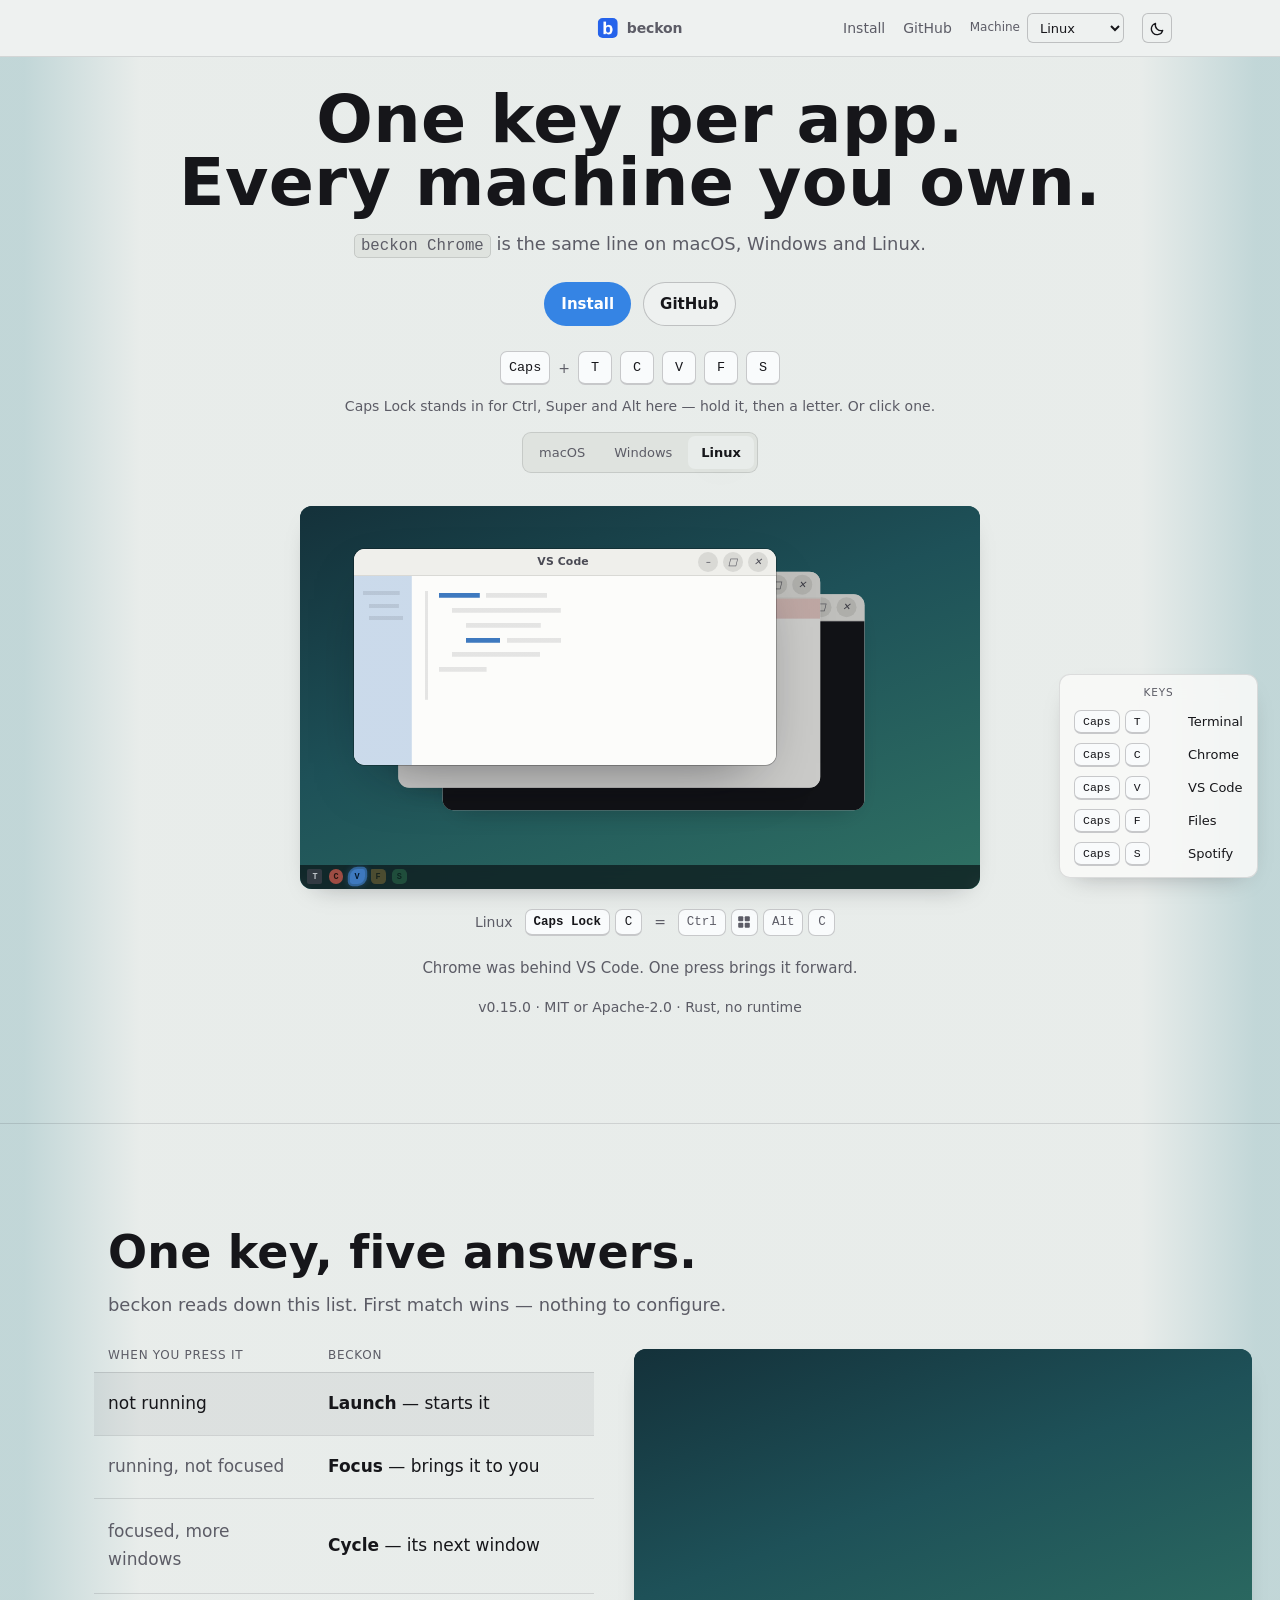
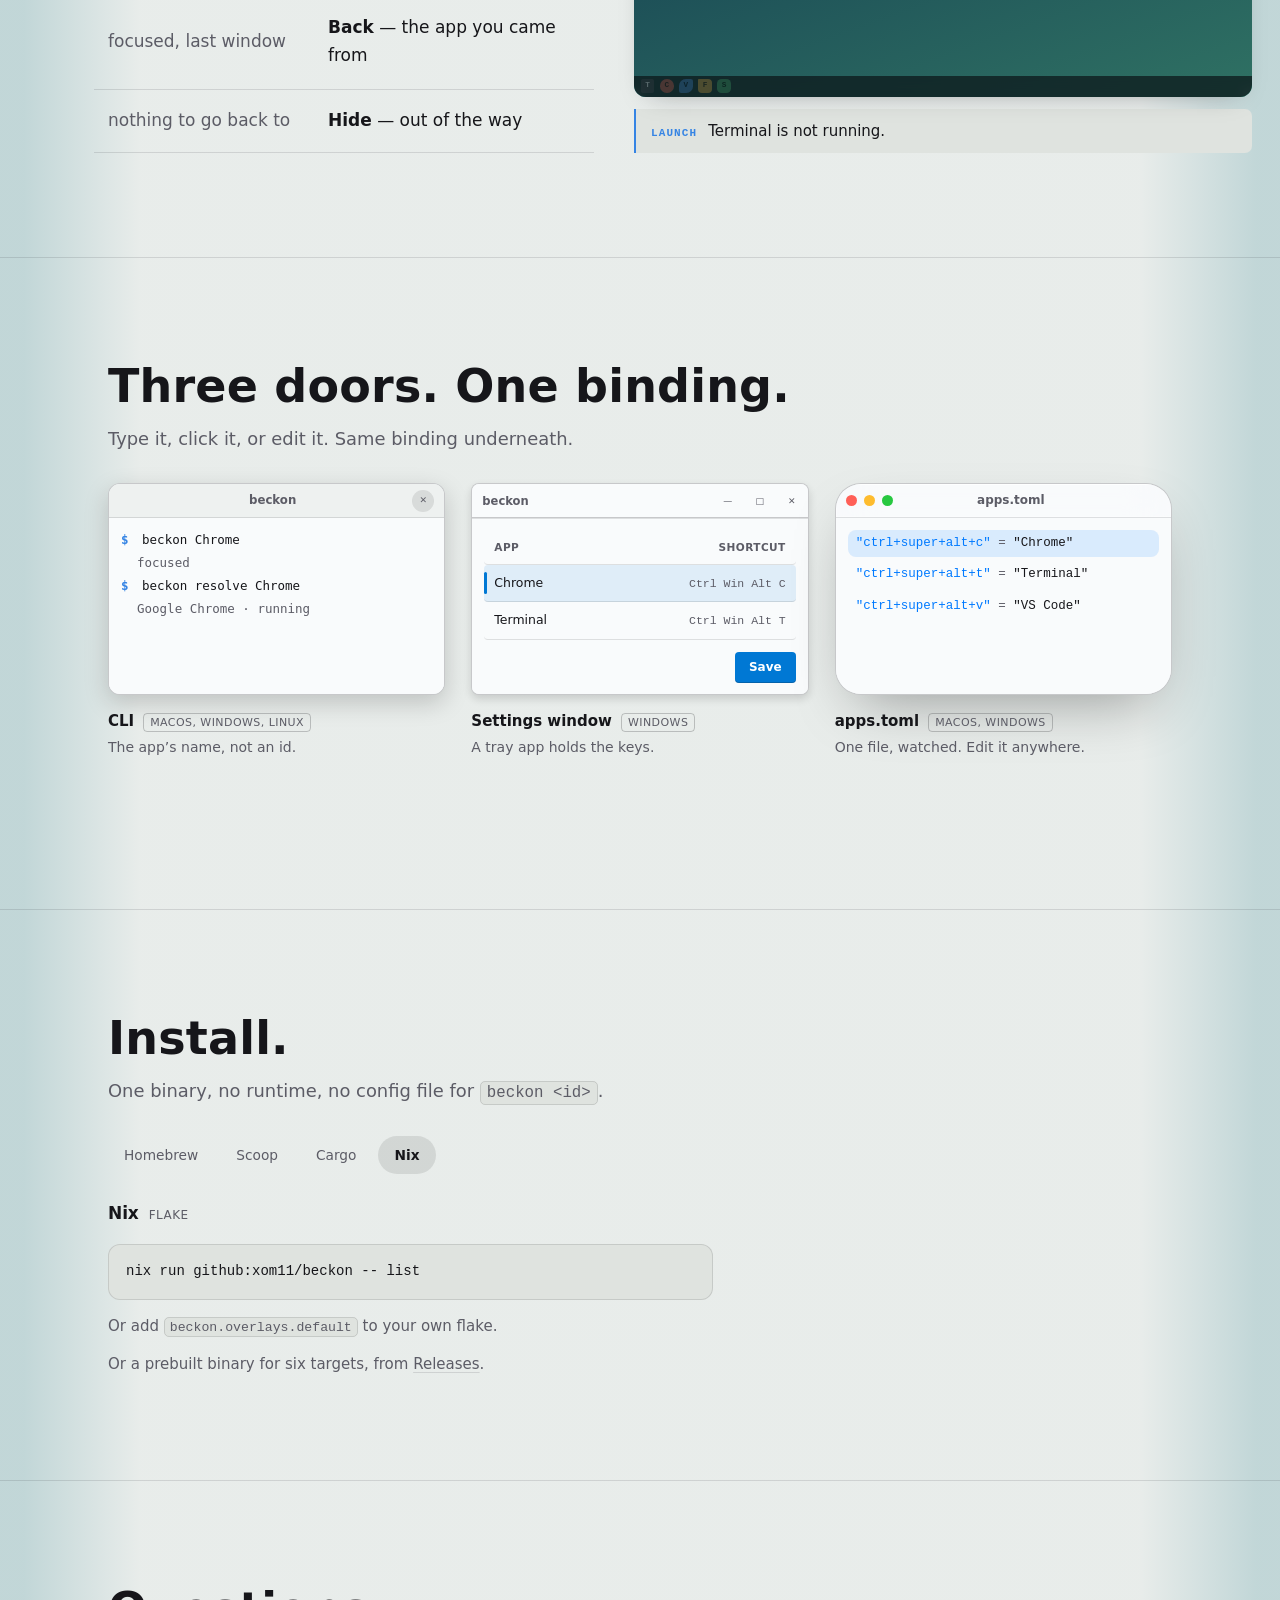
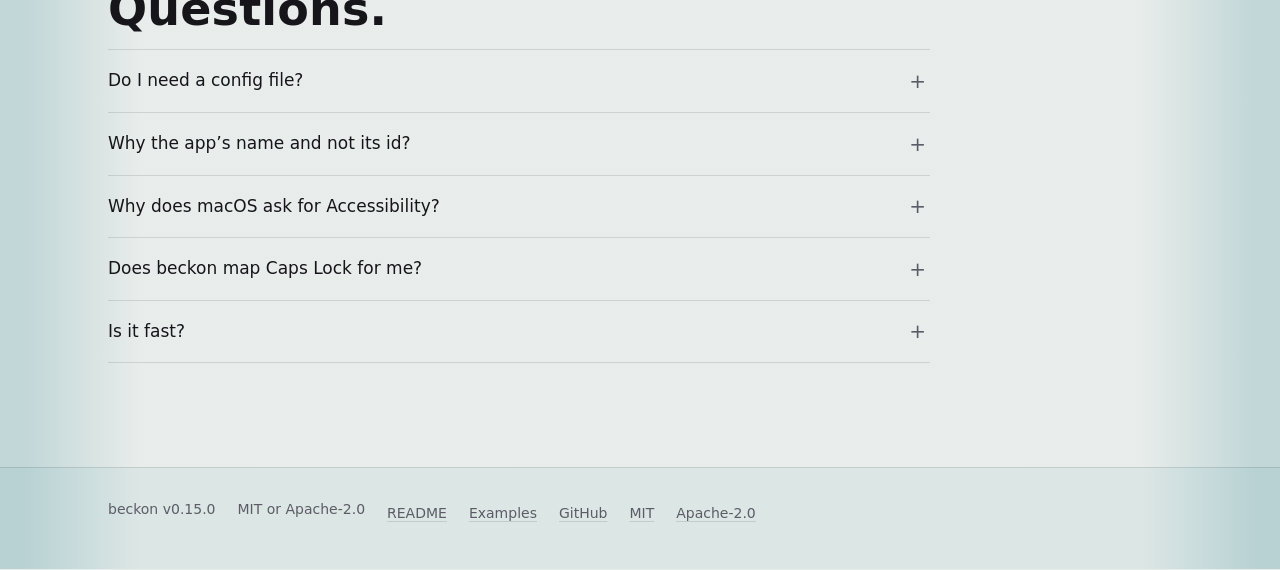
==== commit 0a55e45c: "release: 0.15.0 Minor rather than patch, and the reason is `beckon installed`, not the bug fixed. Th" ====
--- a/site/index.html
+++ b/site/index.html
@@ -340,7 +340,7 @@
         <p class="demo-steps">Chrome was behind VS Code. One press brings it forward.</p>
       </div>
 
-      <p class="hero-meta">v0.14.0 &middot; MIT or Apache-2.0 &middot; Rust, no runtime</p>
+      <p class="hero-meta">v0.15.0 &middot; MIT or Apache-2.0 &middot; Rust, no runtime</p>
 
     </div>
 
@@ -785,7 +785,7 @@
 
 <footer>
   <div class="wrap">
-    <span>beckon v0.14.0</span>
+    <span>beckon v0.15.0</span>
     <span>MIT or Apache-2.0</span>
     <a href="https://github.com/xom11/beckon/blob/main/README.md">README</a>
     <a href="https://github.com/xom11/beckon/tree/main/examples">Examples</a>
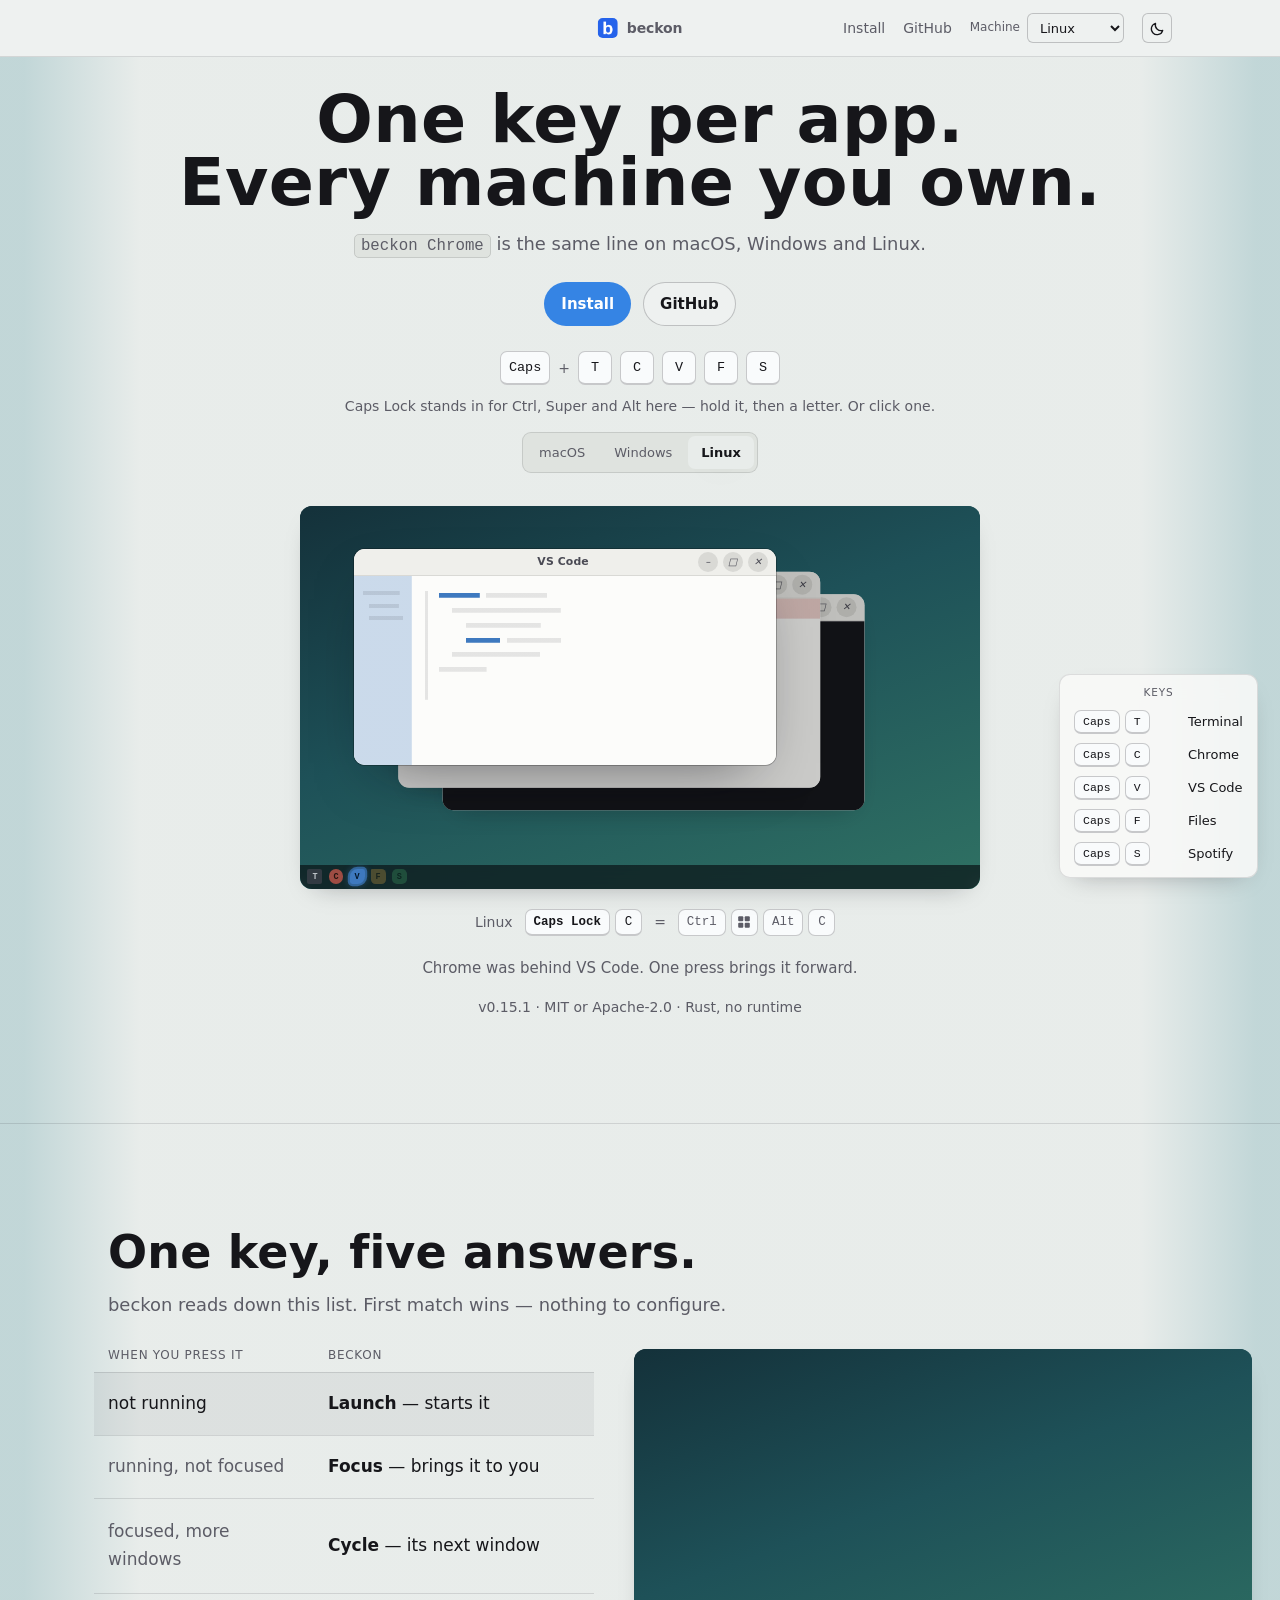
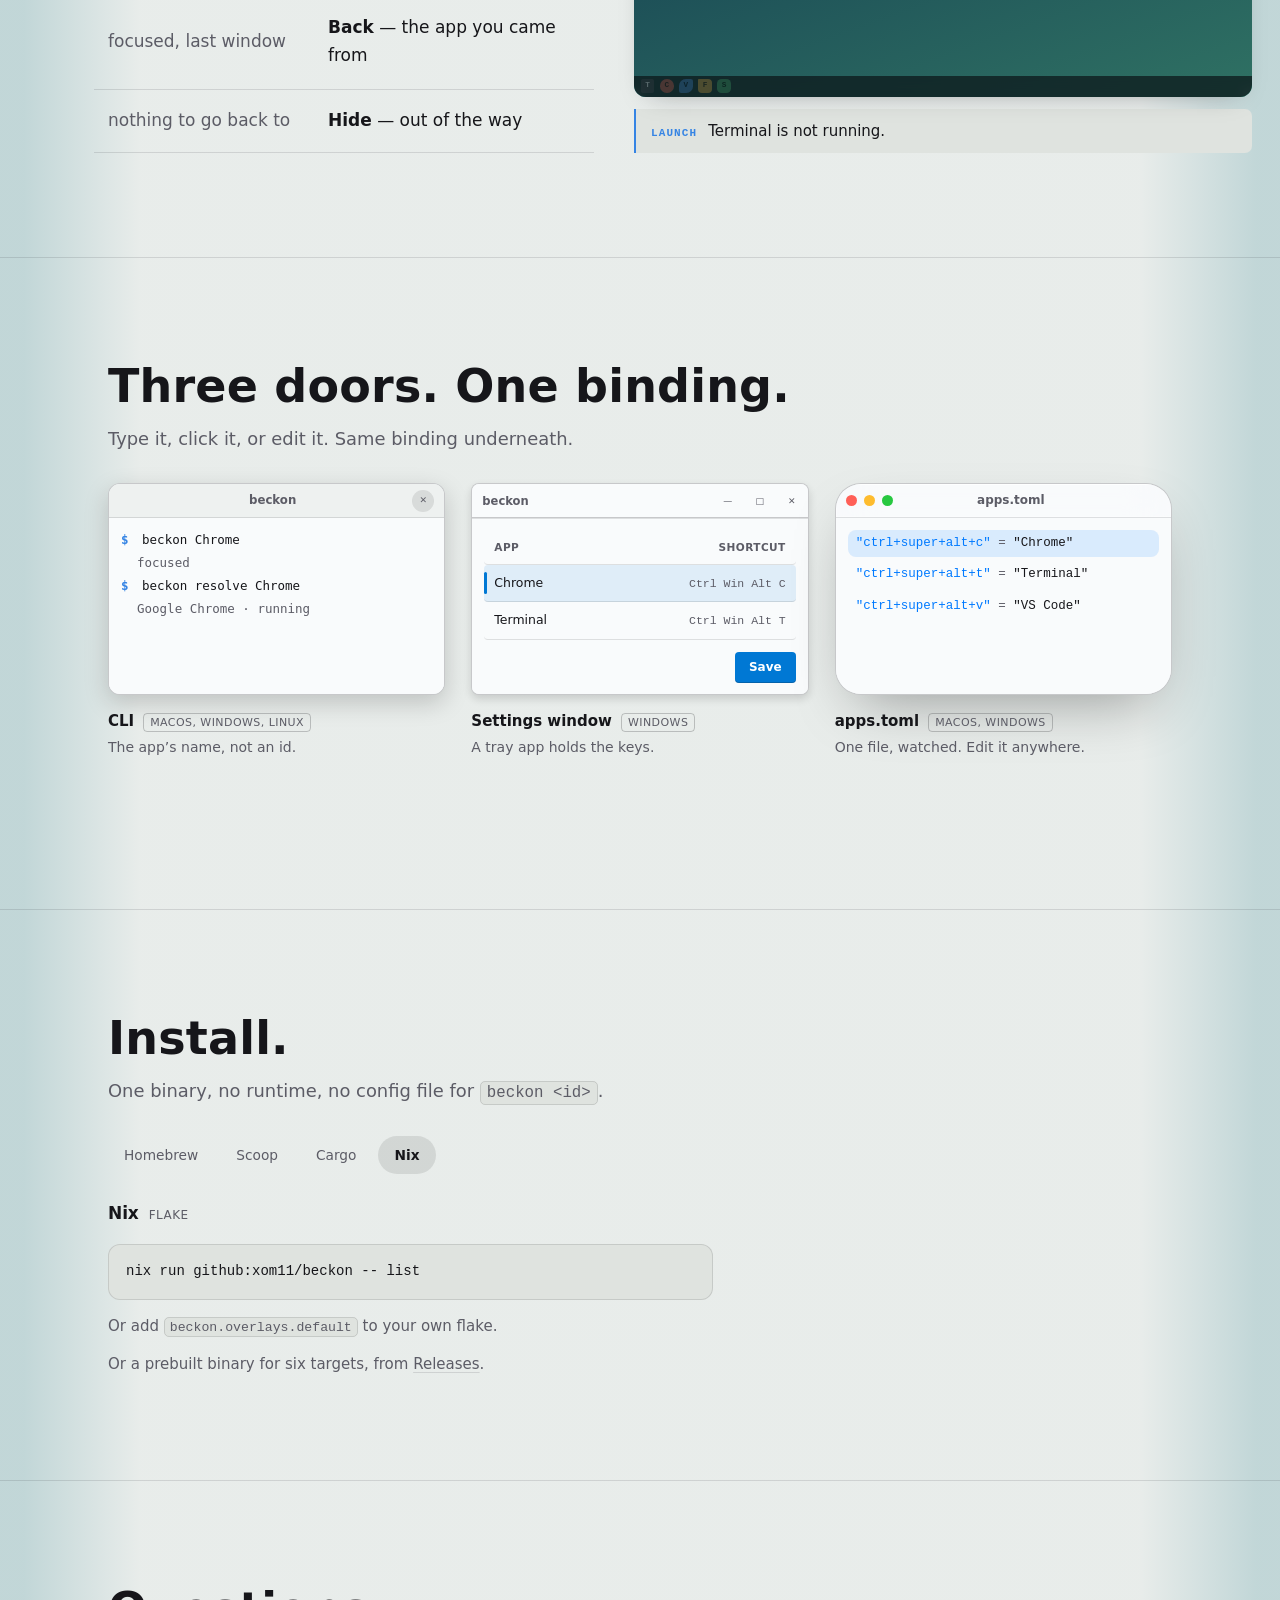
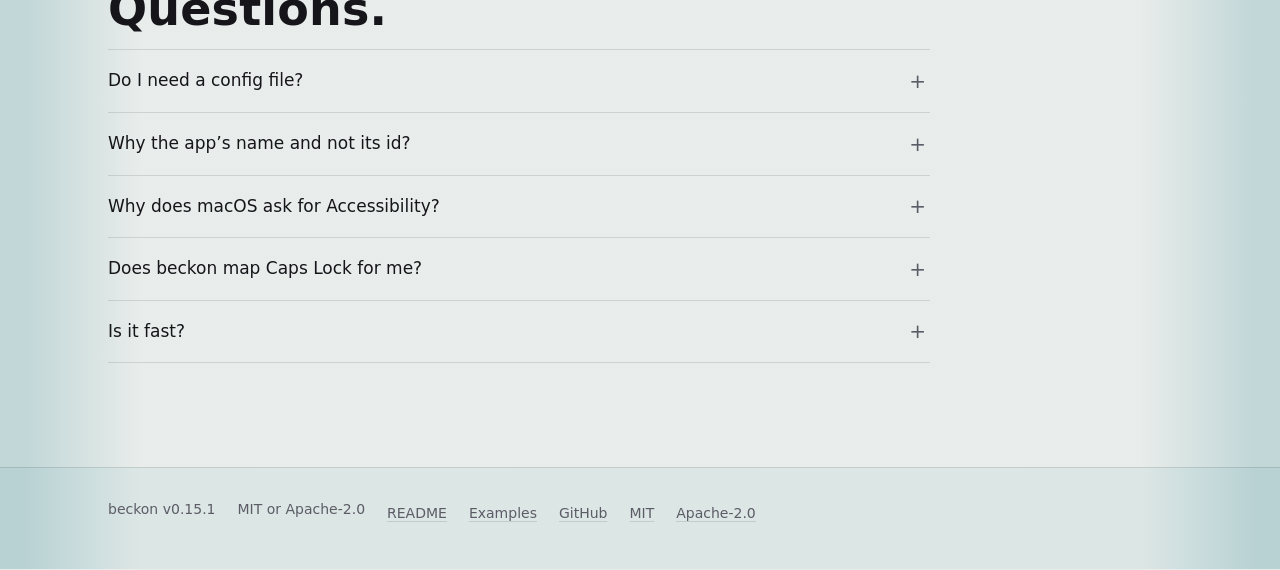
==== commit 7e6800d2: "release: 0.15.1 Patch, and this one earns the word: two commands that exited 1 now work, and nothing" ====
--- a/site/index.html
+++ b/site/index.html
@@ -340,7 +340,7 @@
         <p class="demo-steps">Chrome was behind VS Code. One press brings it forward.</p>
       </div>
 
-      <p class="hero-meta">v0.15.0 &middot; MIT or Apache-2.0 &middot; Rust, no runtime</p>
+      <p class="hero-meta">v0.15.1 &middot; MIT or Apache-2.0 &middot; Rust, no runtime</p>
 
     </div>
 
@@ -785,7 +785,7 @@
 
 <footer>
   <div class="wrap">
-    <span>beckon v0.15.0</span>
+    <span>beckon v0.15.1</span>
     <span>MIT or Apache-2.0</span>
     <a href="https://github.com/xom11/beckon/blob/main/README.md">README</a>
     <a href="https://github.com/xom11/beckon/tree/main/examples">Examples</a>
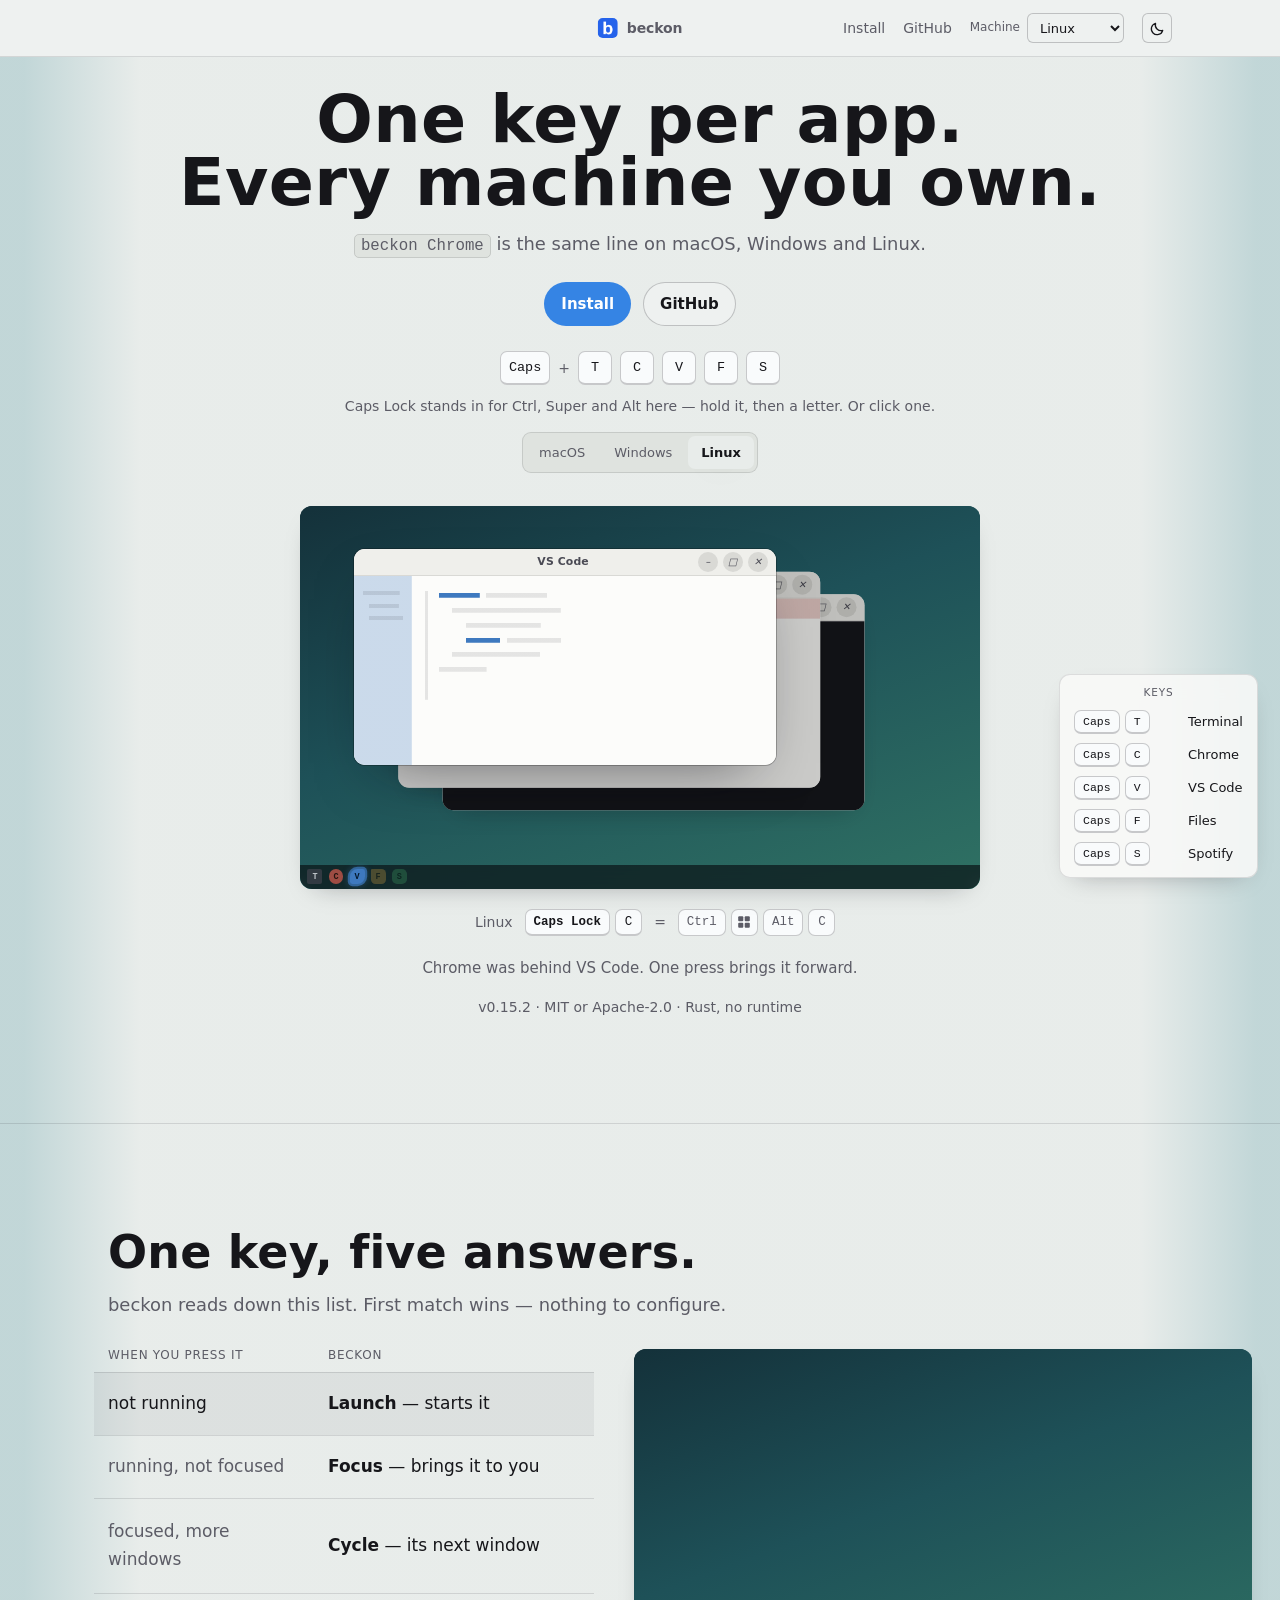
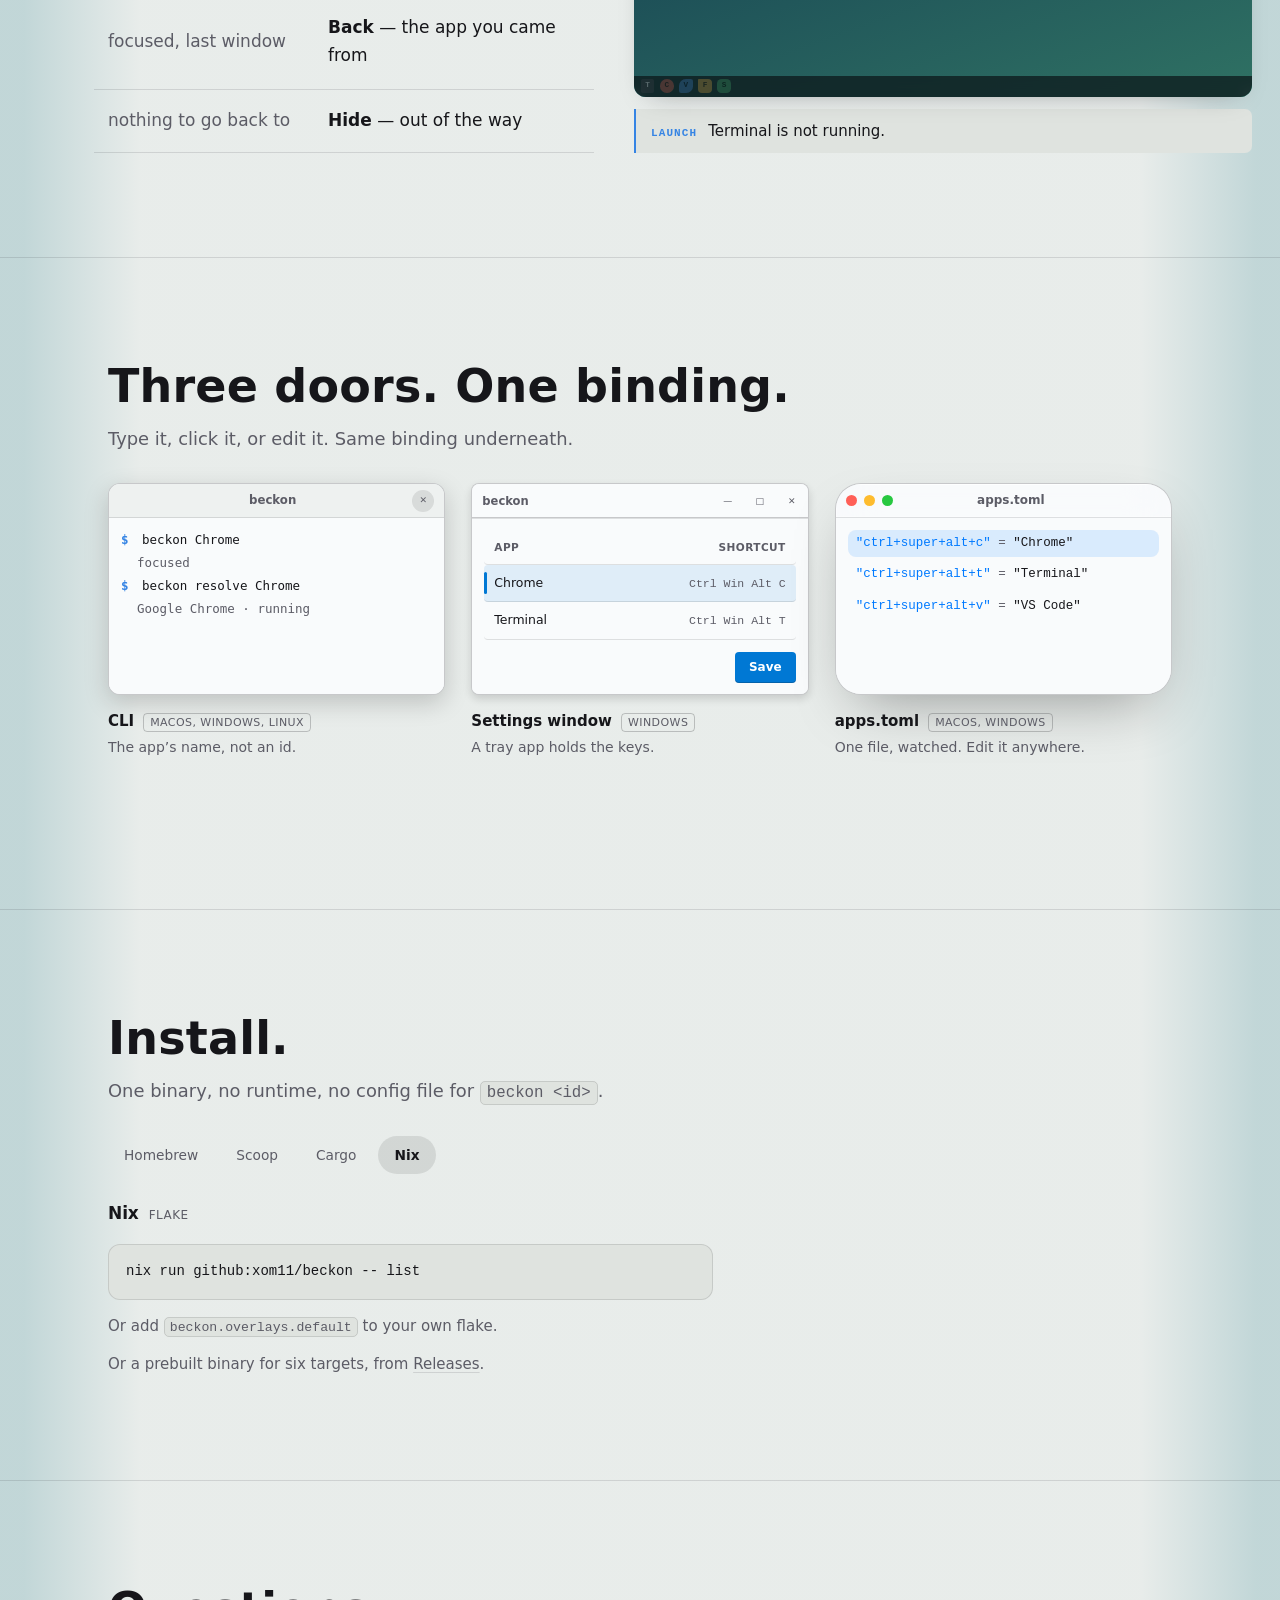
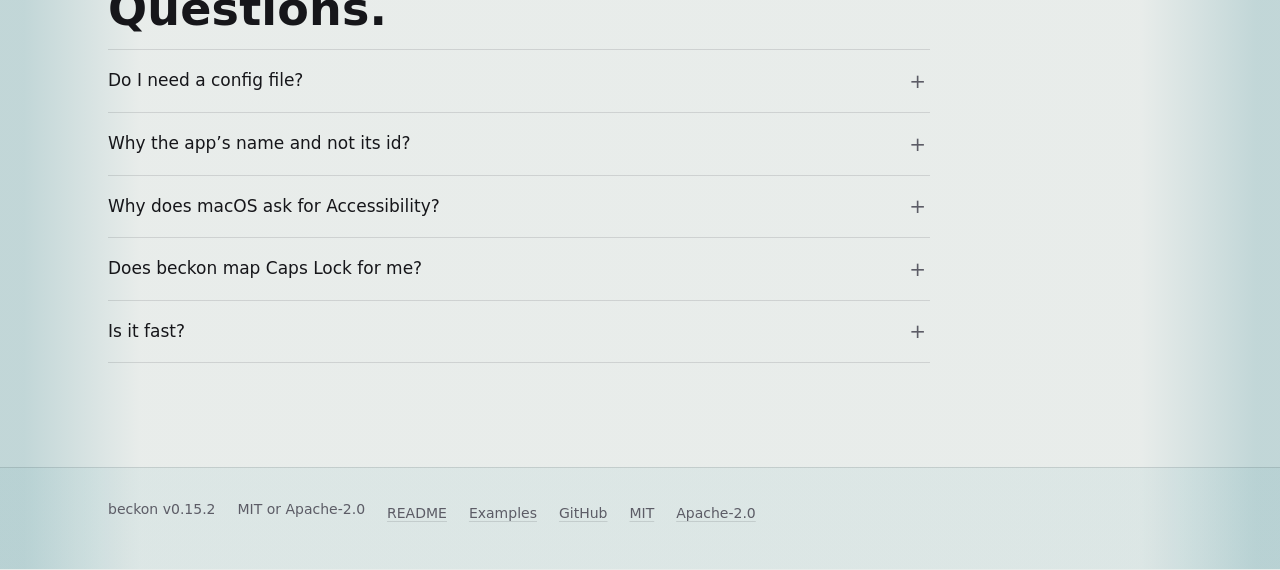
==== commit ffb30984: "release: 0.15.2 Patch. Three defects on the macOS settings window's Keyboard page, all found by unin" ====
--- a/site/index.html
+++ b/site/index.html
@@ -340,7 +340,7 @@
         <p class="demo-steps">Chrome was behind VS Code. One press brings it forward.</p>
       </div>
 
-      <p class="hero-meta">v0.15.1 &middot; MIT or Apache-2.0 &middot; Rust, no runtime</p>
+      <p class="hero-meta">v0.15.2 &middot; MIT or Apache-2.0 &middot; Rust, no runtime</p>
 
     </div>
 
@@ -785,7 +785,7 @@
 
 <footer>
   <div class="wrap">
-    <span>beckon v0.15.1</span>
+    <span>beckon v0.15.2</span>
     <span>MIT or Apache-2.0</span>
     <a href="https://github.com/xom11/beckon/blob/main/README.md">README</a>
     <a href="https://github.com/xom11/beckon/tree/main/examples">Examples</a>
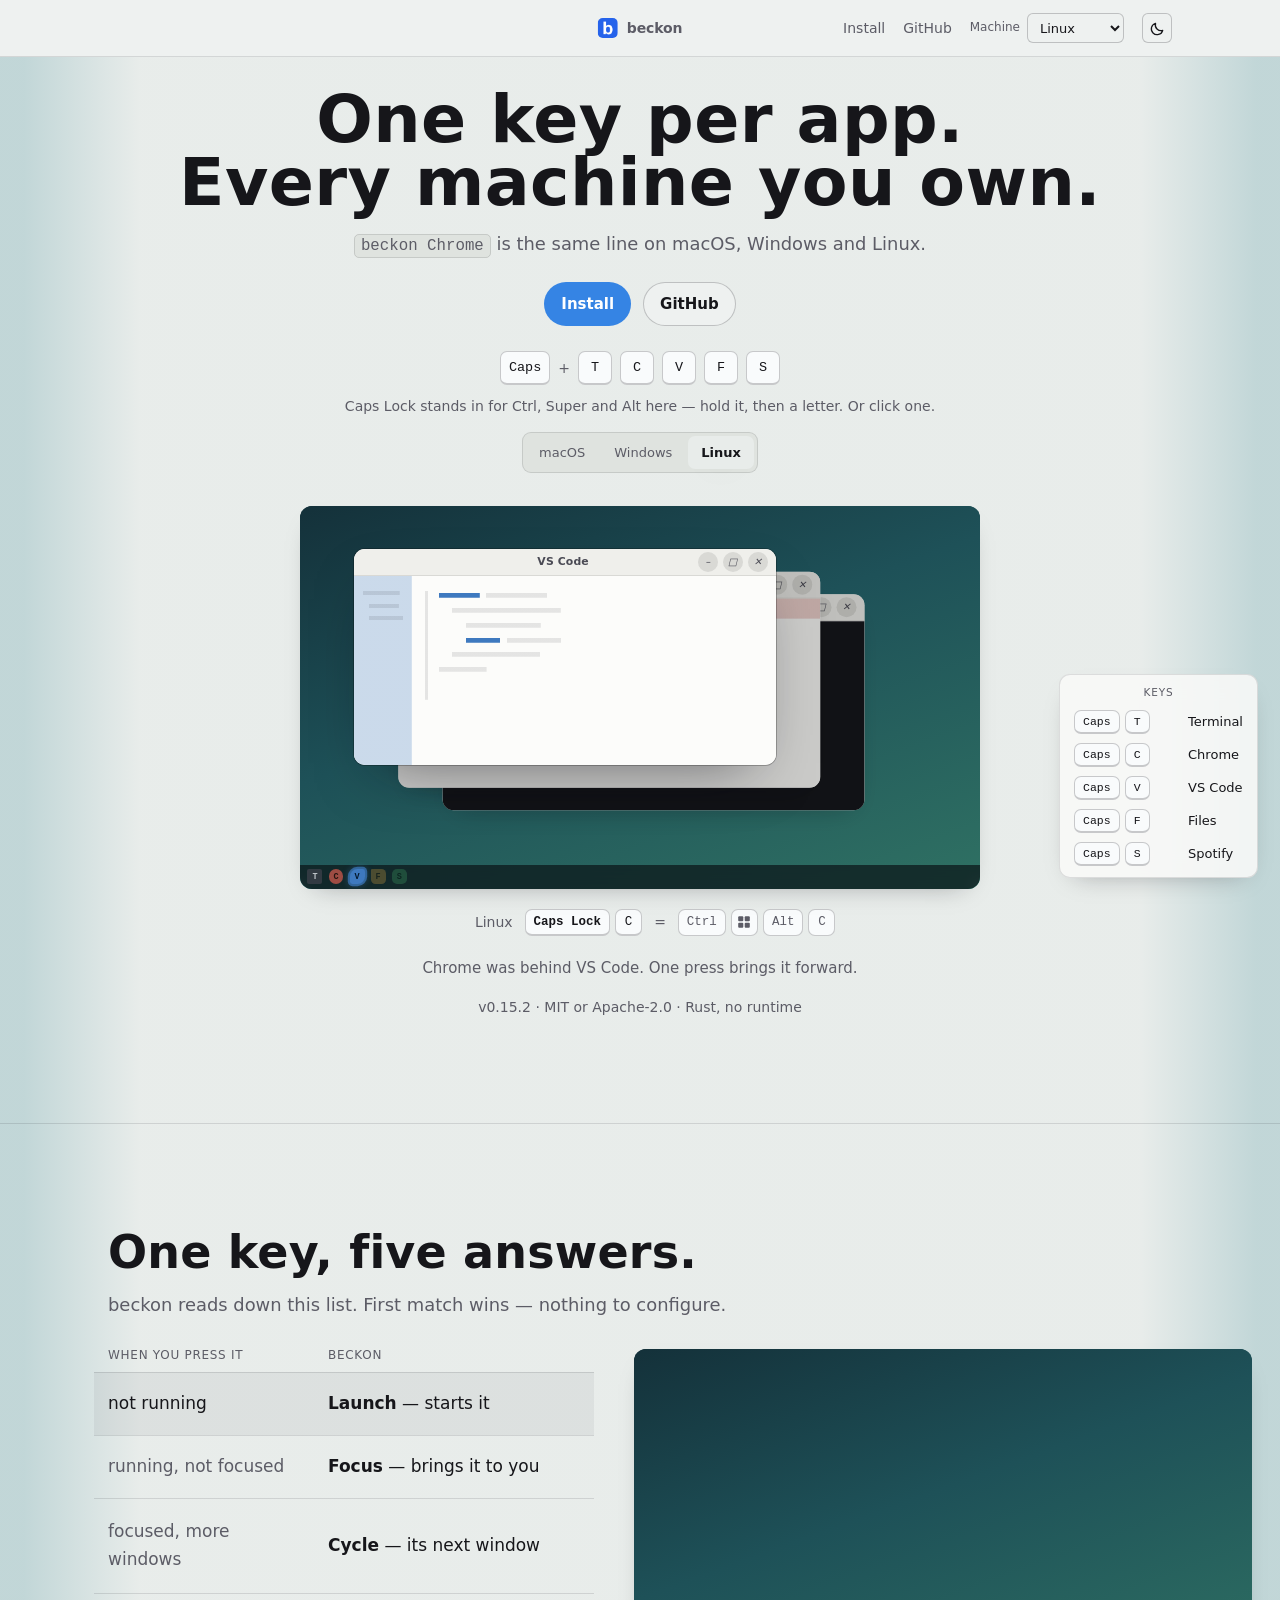
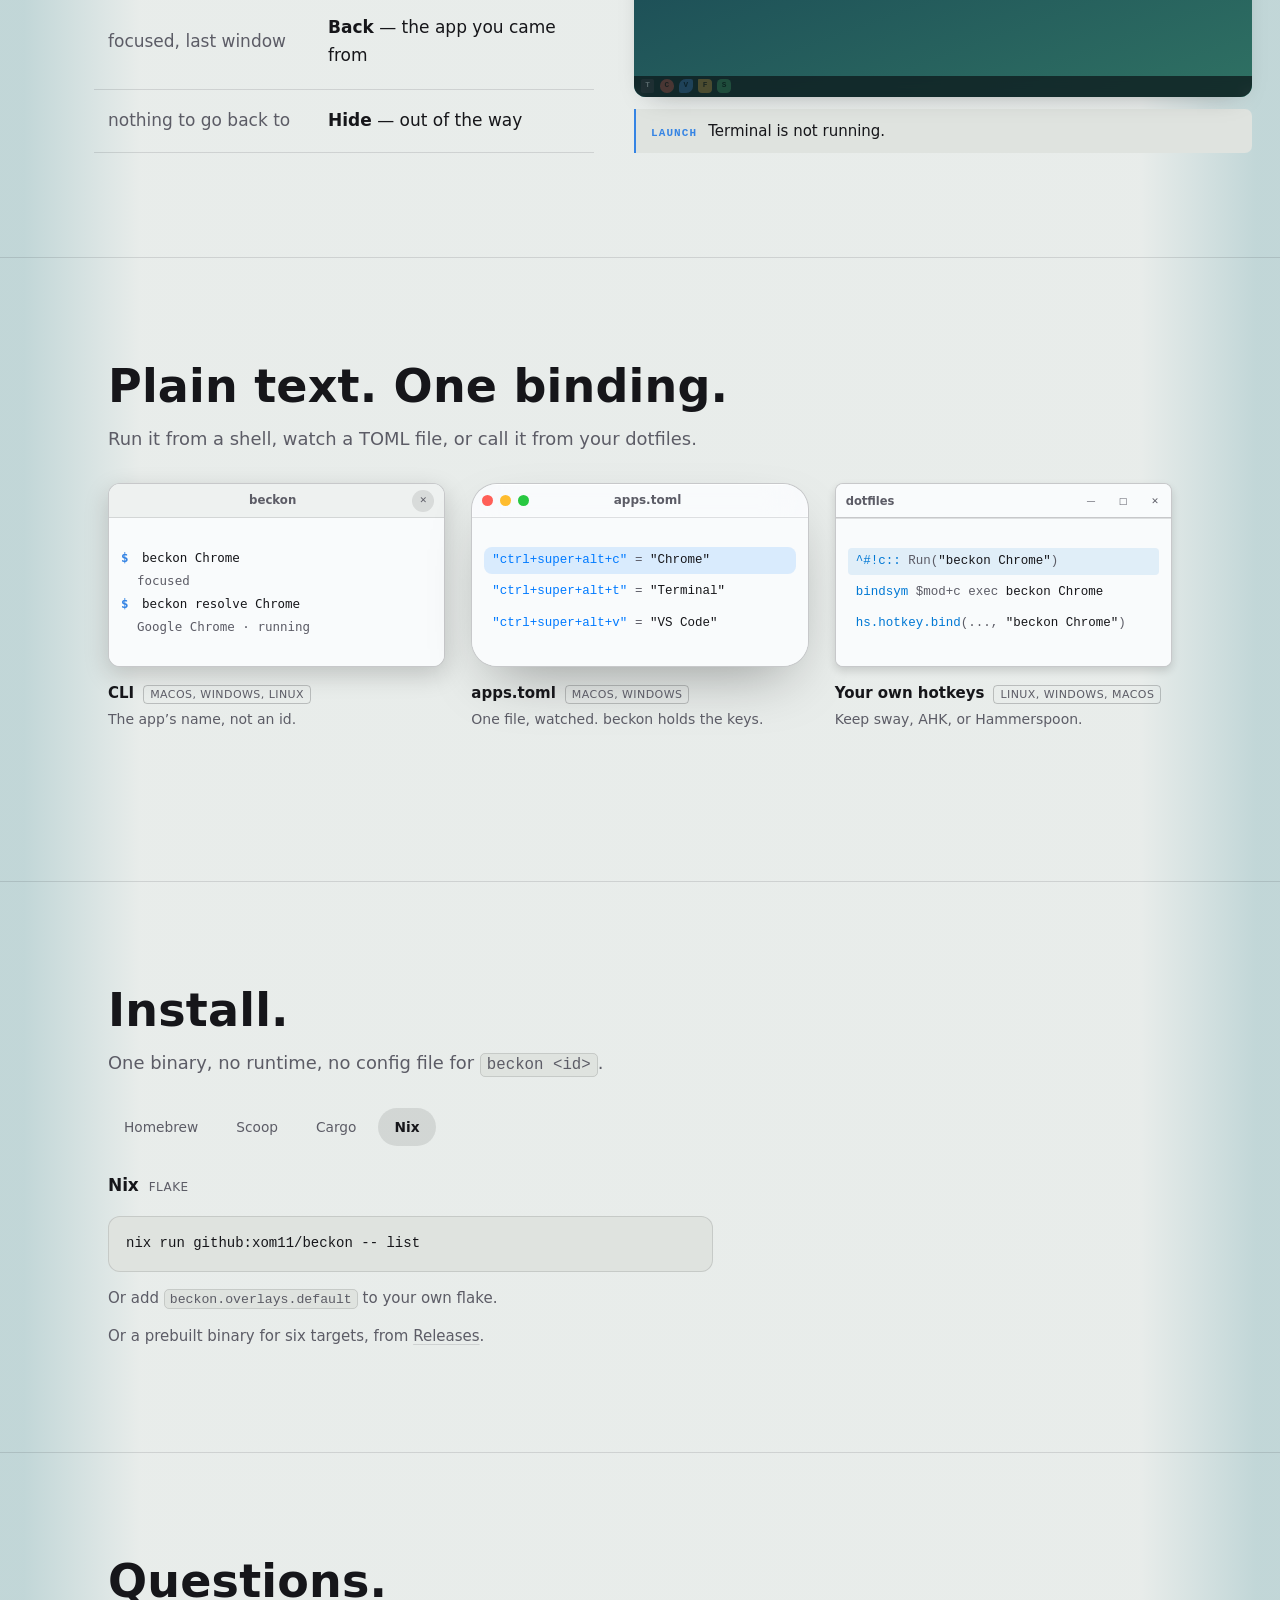
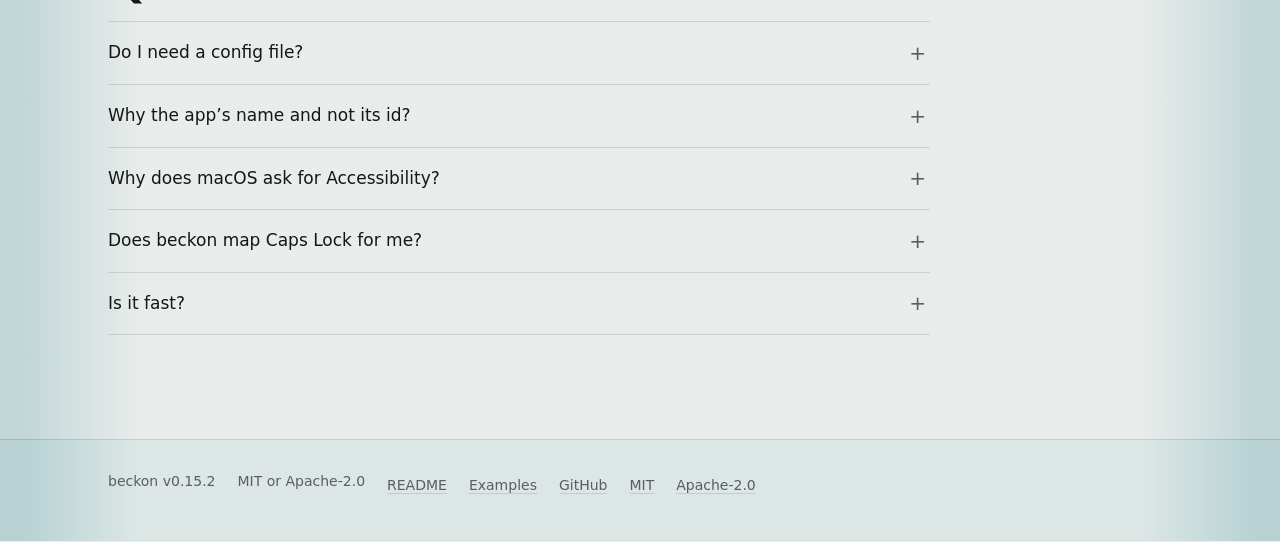
==== commit c1031aef: "refactor: remove settings window UI in favour of config + CLI + native tray Remove the 4-tab Setting" ====
--- a/site/index.html
+++ b/site/index.html
@@ -381,7 +381,7 @@
        first column already says once the conditions are written as conditions.
        The five rows carry it now.
 
-       THE STEP NUMBERS ARE GONE and stay gone. They were CLAUDE.md's own — 4, 5,
+       THE STEP NUMBERS ARE GONE and stay gone. They were AGENTS.md's own — 4, 5,
        5a-5c — carried here as a citation, but a reader does not have that document
        open, and the numbering begins at 4 because steps 1-3 are read-the-id /
        resolve-the-name / scan-the-windows, none of which is visible from outside.
@@ -508,37 +508,24 @@
     </div>
   </section>
 
-  <!-- CONFIG — three doors, one binding.
+  <!-- CONFIG — plain text, one binding.
        ================================================================
-       This section replaces three of the old page's: #names (96 words arguing for
-       display names), #serve (104 words introducing resident mode) and #setups
-       (170 words of compatibility tiles). It replaces them with three pictures
-       that carry the same information by being what they describe.
-
-       EACH DOOR IS DRAWN IN A FIXED DESIGN LANGUAGE, not in the reader's. That is
-       the point: three grammars in one glance is the argument, and a shelf that
-       re-skinned all three together would be one grammar repeated. `data-os` here
-       is a drawing instruction on the figure, unrelated to :root[data-os].
-
-       THE CAPTIONS ARE DOOR-FIRST AND STATE AVAILABILITY, and the asymmetry
-       between the three availability lines IS the section's second argument — the
-       CLI spans all three machines, the settings window is Windows only, the file
-       is macOS and Windows. That is the whole "which parts work where" story,
-       stated as a matrix, with no compositor named anywhere on this page.
-
-       NOTHING IN A DOOR IS A CONTROL. The `C` row is marked `is-on` in all three,
-       permanently, so "the same binding, seen three ways" is a picture rather than
-       a click. An earlier draft lit the rows across doors on selection; that needs
-       JS this page's script does not have, and a row that looks selectable and is
-       not is the exact failure the rest of the page is built to avoid.
+       Three pictures that carry the whole configuration story without naming a
+       GUI: run the CLI directly on any OS, let `beckon serve` watch `apps.toml`
+       on macOS and Windows, or invoke `beckon` from an existing hotkey daemon /
+       window manager dotfile (sway, Hyprland, AutoHotkey, Hammerspoon).
+
+       EACH DOOR IS DRAWN IN A FIXED DESIGN LANGUAGE, not in the reader's.
+       `data-os` here is a drawing instruction on the figure, unrelated to
+       :root[data-os].
 
        NO <pre> IN HERE, deliberately: beckon.js attaches a copy button to every
        <pre> on the page, and "Copy" on a shell transcript would copy the prompt
        and the output with it. The real, copyable commands are in #install. -->
   <section id="config" aria-labelledby="config-h">
     <div class="wrap">
-      <h2 id="config-h">Three doors. One binding.</h2>
-      <p class="lead">Type it, click it, or edit it. Same binding underneath.</p>
+      <h2 id="config-h">Plain text. One binding.</h2>
+      <p class="lead">Run it from a shell, watch a TOML file, or call it from your dotfiles.</p>
 
       <ul class="doors">
 
@@ -558,22 +545,6 @@
           <p class="door-note">The app&rsquo;s name, not an id.</p>
         </li>
 
-        <li class="door" data-os="windows">
-          <div class="door-win">
-            <div class="door-bar"><span class="door-title">beckon</span><span class="door-ctl"><i></i><i></i><i></i></span></div>
-            <div class="door-body">
-              <div class="rows" aria-hidden="true">
-                <span class="row row-head"><span>App</span><span>Shortcut</span></span>
-                <span class="row is-on" data-bind="C"><span>Chrome</span><span class="mini">Ctrl Win Alt C</span></span>
-                <span class="row" data-bind="T"><span>Terminal</span><span class="mini">Ctrl Win Alt T</span></span>
-              </div>
-              <div class="door-actions" aria-hidden="true"><span class="door-btn">Save</span></div>
-            </div>
-          </div>
-          <p class="door-cap"><b>Settings window</b> <span class="door-on">Windows</span></p>
-          <p class="door-note">A tray app holds the keys.</p>
-        </li>
-
         <li class="door" data-os="macos">
           <div class="door-win">
             <div class="door-bar"><span class="door-ctl"><i></i><i></i><i></i></span><span class="door-title">apps.toml</span></div>
@@ -586,7 +557,22 @@
             </div>
           </div>
           <p class="door-cap"><b>apps.toml</b> <span class="door-on">macOS, Windows</span></p>
-          <p class="door-note">One file, watched. Edit it anywhere.</p>
+          <p class="door-note">One file, watched. beckon holds the keys.</p>
+        </li>
+
+        <li class="door" data-os="windows">
+          <div class="door-win">
+            <div class="door-bar"><span class="door-title">dotfiles</span><span class="door-ctl"><i></i><i></i><i></i></span></div>
+            <div class="door-body">
+              <div class="toml" aria-hidden="true">
+                <span class="toml-line is-on" data-bind="C"><span class="t-k">^#!c::</span> <span class="t-o">Run(</span><span class="t-v">"beckon Chrome"</span><span class="t-o">)</span></span>
+                <span class="toml-line"><span class="t-k">bindsym</span> <span class="t-o">$mod+c exec</span> <span class="t-v">beckon Chrome</span></span>
+                <span class="toml-line"><span class="t-k">hs.hotkey.bind</span><span class="t-o">(...,</span> <span class="t-v">"beckon Chrome"</span><span class="t-o">)</span></span>
+              </div>
+            </div>
+          </div>
+          <p class="door-cap"><b>Your own hotkeys</b> <span class="door-on">Linux, Windows, macOS</span></p>
+          <p class="door-note">Keep sway, AHK, or Hammerspoon.</p>
         </li>
 
       </ul>
--- a/site/beckon.css
+++ b/site/beckon.css
@@ -2612,25 +2612,10 @@
 }
 
 
-/* --- 5c. section: config — three doors, one binding ----------------------- */
-
-/* This section replaced three: #names (96 words arguing for display names),
-   #serve (104 introducing resident mode) and #setups (170 of compatibility
-   tiles). It replaces them with three pictures that carry the same information
-   by BEING what they describe — which is the only way a page gets shorter
-   without getting vaguer.
-
-   EACH DOOR IS DRAWN IN A FIXED LANGUAGE, not in the reader's. `.door[data-os]`
-   re-declares the §1c skin for its own subtree, so a Fluent settings window
-   renders correctly on a macOS page and a GNOME terminal renders correctly on a
-   Windows one. Three grammars in one glance is the argument; a shelf that
-   re-skinned all three together would be one grammar printed three times.
-
-   NOTHING IN A DOOR IS A CONTROL. The `C` row is marked `is-on` in all three,
-   permanently, so "the same binding, seen three ways" is a picture rather than
-   a click. An earlier draft lit the rows across doors on selection — that needs
-   JS this page's script does not have, and a row that looks selectable and is
-   not is the exact failure the rest of the page is built to avoid. */
+/* --- 5c. section: config — plain text, one binding ------------------------ */
+
+/* Each card depicts a real window in one OS design language (`.door[data-os]`
+   re-declares the §1c skin for its own subtree). Nothing inside is a control. */
 
 .doors {
   list-style: none; margin: 0 0 46px; padding: 0;
@@ -2640,17 +2625,9 @@
 }
 .door { display: flex; flex-direction: column; gap: 0; min-width: 0; }
 
-/* ONE HEIGHT FOR ALL THREE, and it is a fixed number rather than a stretch.
-   Left to their content the three windows measured 154 / 212 / 154, which put
-   the three captions on three different baselines — and the captions are where
-   the availability matrix is read, so a reader comparing "macOS, Windows,
-   Linux" against "Windows" had to hunt for the second one. The Fluent door is
-   the tall one (three rows plus a command bar); 212 is its natural height, so
-   that is the height, and the other two get the slack inside their body rather
-   than under their caption. */
 .door-win {
   display: flex; flex-direction: column;
-  height: 212px;
+  height: 184px;
   border-radius: var(--r-window);
   border: var(--stroke) solid var(--rule-hard);
   box-shadow: var(--elev-2);
@@ -2670,18 +2647,12 @@
 }
 .door-title { font-size: calc(12px * var(--ui-scale)); font-weight: 600; color: var(--fg-dim); }
 .door-ctl { display: flex; align-items: center; gap: 7px; }
-.door-body { flex: 1; padding: 12px; background: var(--surface); display: flex; flex-direction: column; }
-.door-actions { margin-top: auto; }
-
-/* The three title bars, drawn the way each system draws one. This is the
-   clearest place on the page to read the difference, because here they sit side
-   by side in the same light. */
+.door-body { flex: 1; padding: 12px; background: var(--surface); display: flex; flex-direction: column; justify-content: center; }
+
+/* The three title bars, drawn the way each system draws one. */
 .door[data-os="macos"] .door-ctl { order: -1; }
 .door[data-os="macos"] .door-title { margin-inline: auto; padding-right: 42px; }
 .door[data-os="macos"] .door-ctl i { width: 11px; height: 11px; border-radius: 50%; }
-/* Real traffic-light colour HERE and not in the page's own title bar: a door is
-   depicting an actual window, so the dots are the window's. The page is not a
-   window and does not pretend to be one. */
 .door[data-os="macos"] .door-ctl i:nth-child(1) { background: #FF5F57; }
 .door[data-os="macos"] .door-ctl i:nth-child(2) { background: #FEBC2E; }
 .door[data-os="macos"] .door-ctl i:nth-child(3) { background: #28C840; }
@@ -2707,40 +2678,13 @@
   content: "\2715"; font: 400 9px/1 var(--ui-sans); color: var(--fg-dim);
 }
 
-/* Door 1 — the shell. Follows the theme rather than being unconditionally
-   black, because GNOME Console does. */
+/* Card 1 — the shell. */
 .term { display: grid; gap: 3px; font: 400 12.5px/1.6 var(--ui-mono); }
 .term-line { white-space: nowrap; overflow: hidden; text-overflow: ellipsis; }
 .term-ps { color: var(--accent); font-weight: 600; margin-right: 6px; }
 .term-line.is-out { color: var(--fg-dim); padding-left: 16px; }
 
-/* Door 2 — the settings list. Fluent separates rows with a hairline and marks
-   the selected one with a fill plus a short accent bar, never with a border. */
-.rows { display: grid; }
-.row {
-  display: grid; grid-template-columns: 1fr auto; gap: 10px; align-items: center;
-  padding: 8px 10px;
-  border-bottom: var(--stroke) solid var(--rule);
-  border-radius: var(--r-ctl);
-  position: relative;
-}
-.row-head {
-  font-size: calc(11px * var(--ui-scale)); font-weight: 600;
-  letter-spacing: .04em; text-transform: uppercase;
-  color: var(--fg-dim);
-}
-.row .mini { font: 400 11.5px/1 var(--ui-mono); color: var(--fg-dim); white-space: nowrap; }
-.door-actions { display: flex; justify-content: flex-end; padding-top: 12px; }
-.door-btn {
-  padding: var(--btn-pad); border-radius: var(--r-ctl);
-  background: var(--accent); color: var(--accent-fg);
-  font-size: calc(12.5px * var(--ui-scale)); font-weight: 600;
-  box-shadow: var(--mat-rim);
-}
-
-/* Door 3 — the file. Three colours and no more: the key is the accent, the `=`
-   is dim, the value is ink. A six-colour syntax theme here would out-shout the
-   two doors beside it, which is not what this shelf is comparing. */
+/* Cards 2 & 3 — plain-text config (`apps.toml` and dotfiles). */
 .toml { display: grid; gap: 4px; font: 400 12.5px/1.7 var(--ui-mono); }
 .toml-line {
   padding: 3px 8px; border-radius: var(--r-ctl);
@@ -2749,21 +2693,10 @@
 .t-k { color: var(--accent); }
 .t-o { color: var(--fg-dim); }
 .t-v { color: var(--fg); }
-
-/* The same binding, marked identically in three languages. */
-.row.is-on, .toml-line.is-on { background: var(--accent-soft); }
-.row.is-on::before {
-  content: ""; position: absolute; left: 0; top: 20%; bottom: 20%;
-  width: 3px; border-radius: 2px; background: var(--accent);
-}
+.toml-line.is-on { background: var(--accent-soft); }
 
 .door-cap { margin: 0 0 3px; font-size: 15px; display: flex; align-items: baseline; gap: 9px; flex-wrap: wrap; }
 .door-cap b { font-weight: 620; }
-/* The availability line, and the asymmetry between the three IS the section's
-   second argument: the CLI spans all three machines, the settings window is
-   Windows only, the file is macOS and Windows. That is the whole "which parts
-   work where" story stated as a matrix — with no compositor named anywhere on
-   this page, which is the other thing this redesign set out to stop doing. */
 .door-on {
   font: 500 11px/1 var(--sans);
   letter-spacing: .04em; text-transform: uppercase;
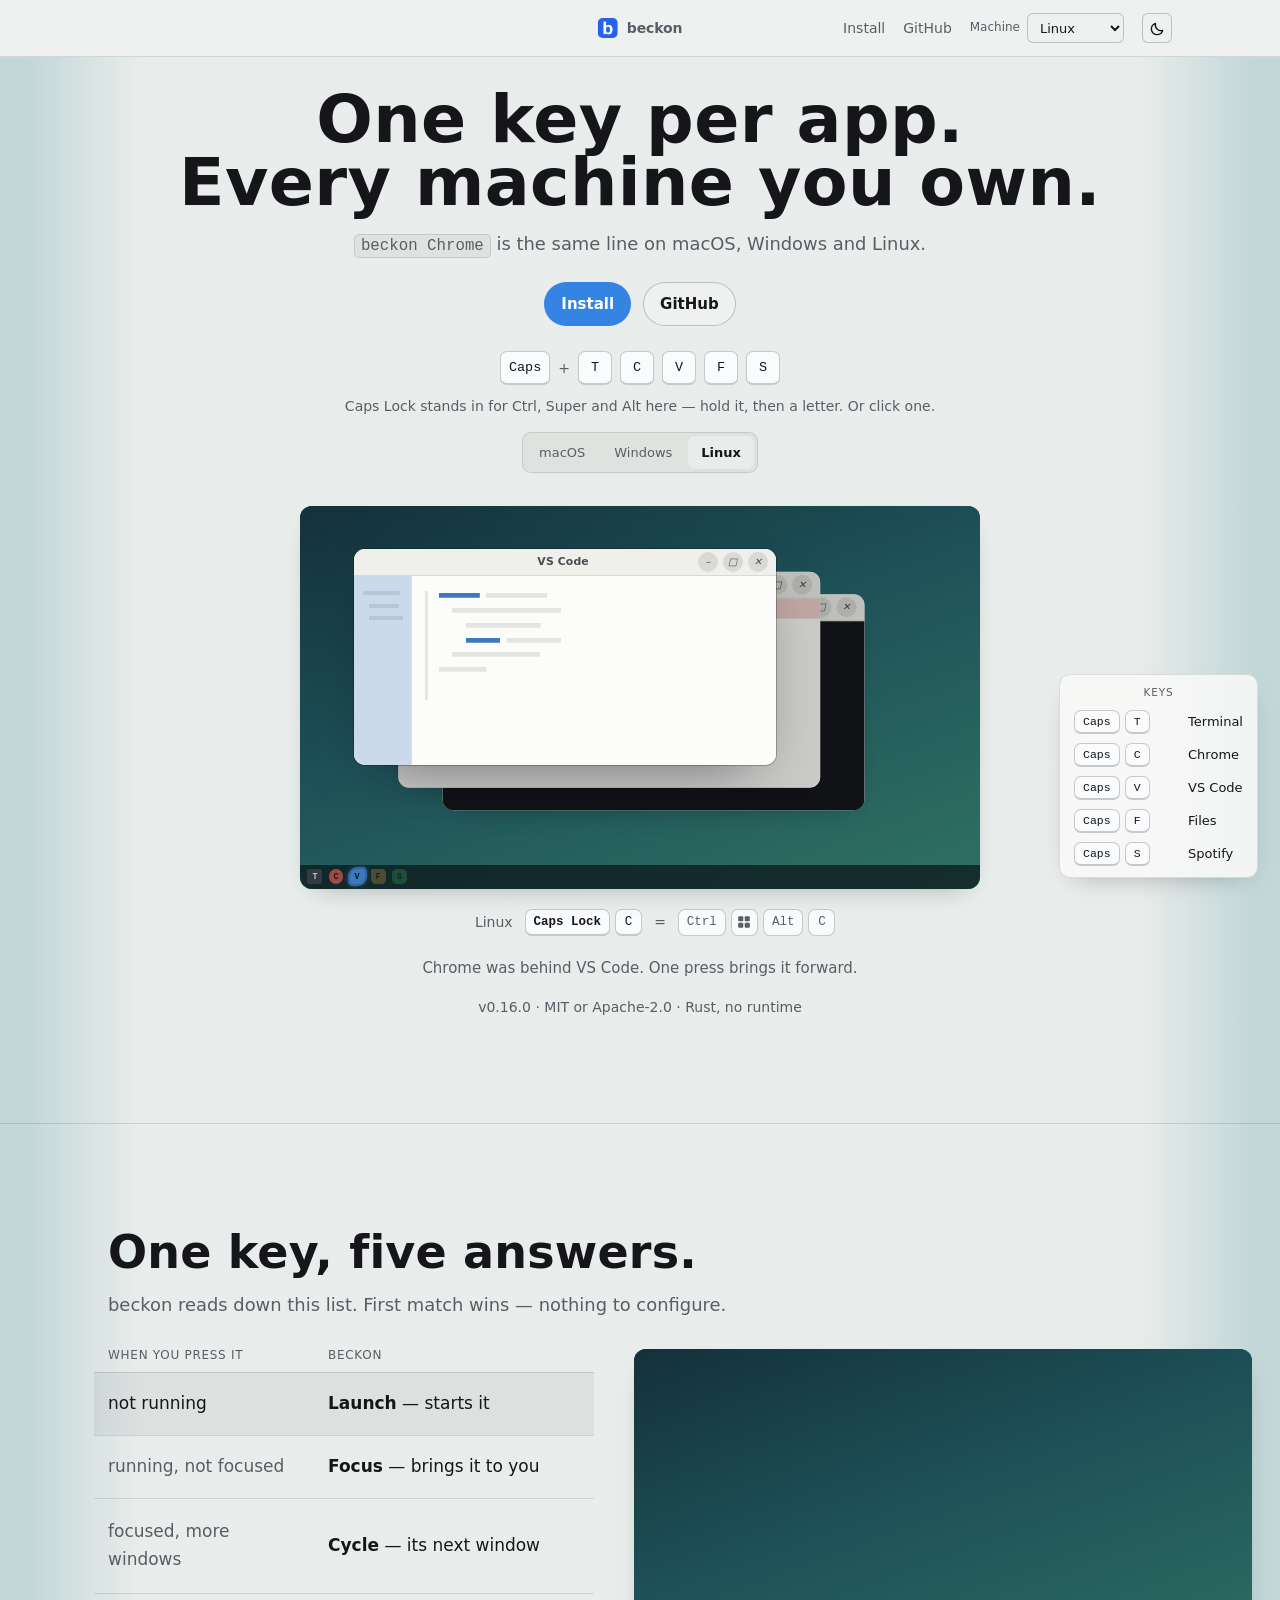
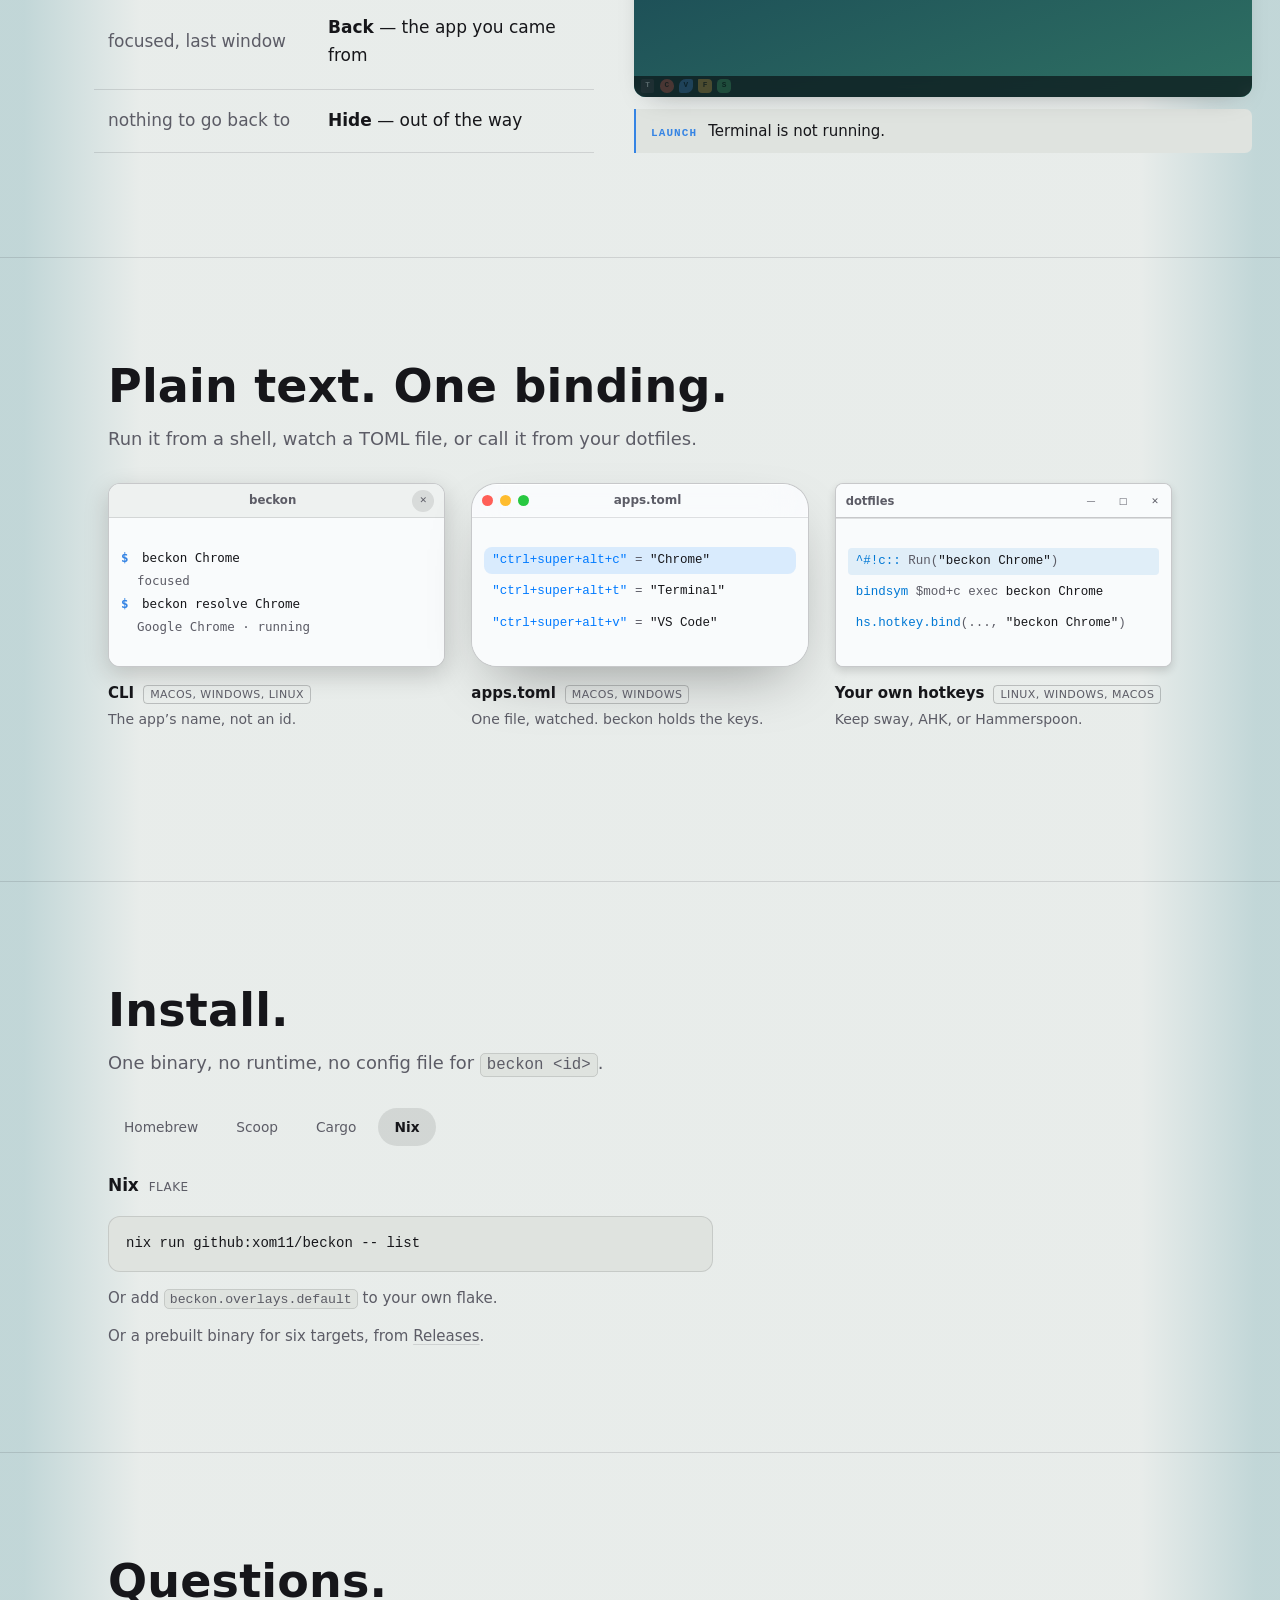
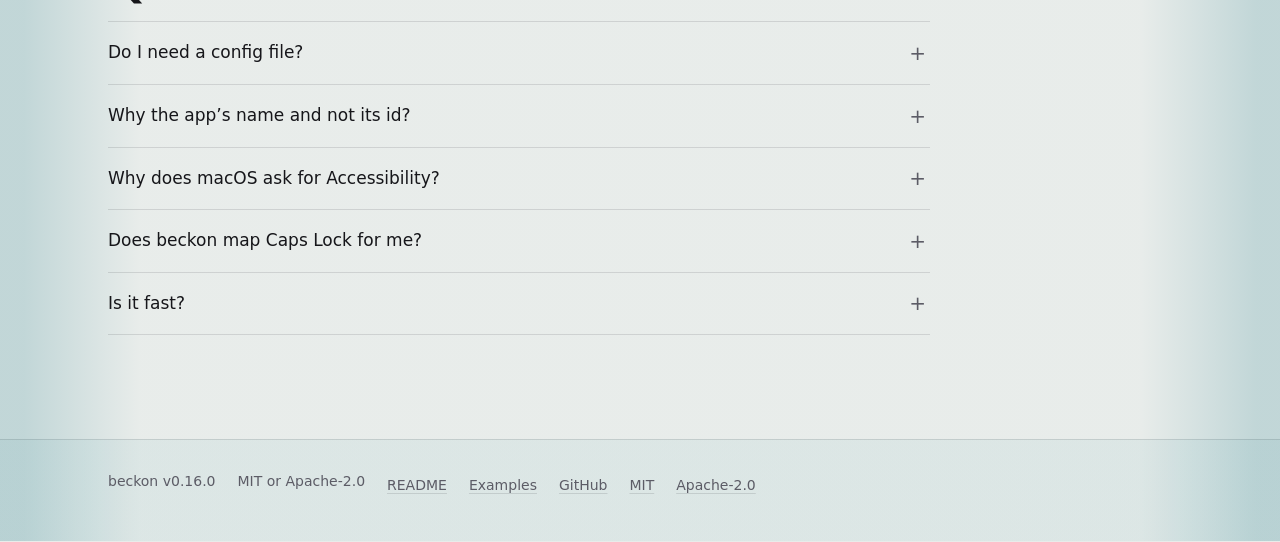
==== commit fafacee9: "release: 0.16.0 Minor. Removes the custom-drawn Settings window UI (~53k lines across AppKit, Win32 " ====
--- a/site/index.html
+++ b/site/index.html
@@ -340,7 +340,7 @@
         <p class="demo-steps">Chrome was behind VS Code. One press brings it forward.</p>
       </div>
 
-      <p class="hero-meta">v0.15.2 &middot; MIT or Apache-2.0 &middot; Rust, no runtime</p>
+      <p class="hero-meta">v0.16.0 &middot; MIT or Apache-2.0 &middot; Rust, no runtime</p>
 
     </div>
 
@@ -771,7 +771,7 @@
 
 <footer>
   <div class="wrap">
-    <span>beckon v0.15.2</span>
+    <span>beckon v0.16.0</span>
     <span>MIT or Apache-2.0</span>
     <a href="https://github.com/xom11/beckon/blob/main/README.md">README</a>
     <a href="https://github.com/xom11/beckon/tree/main/examples">Examples</a>
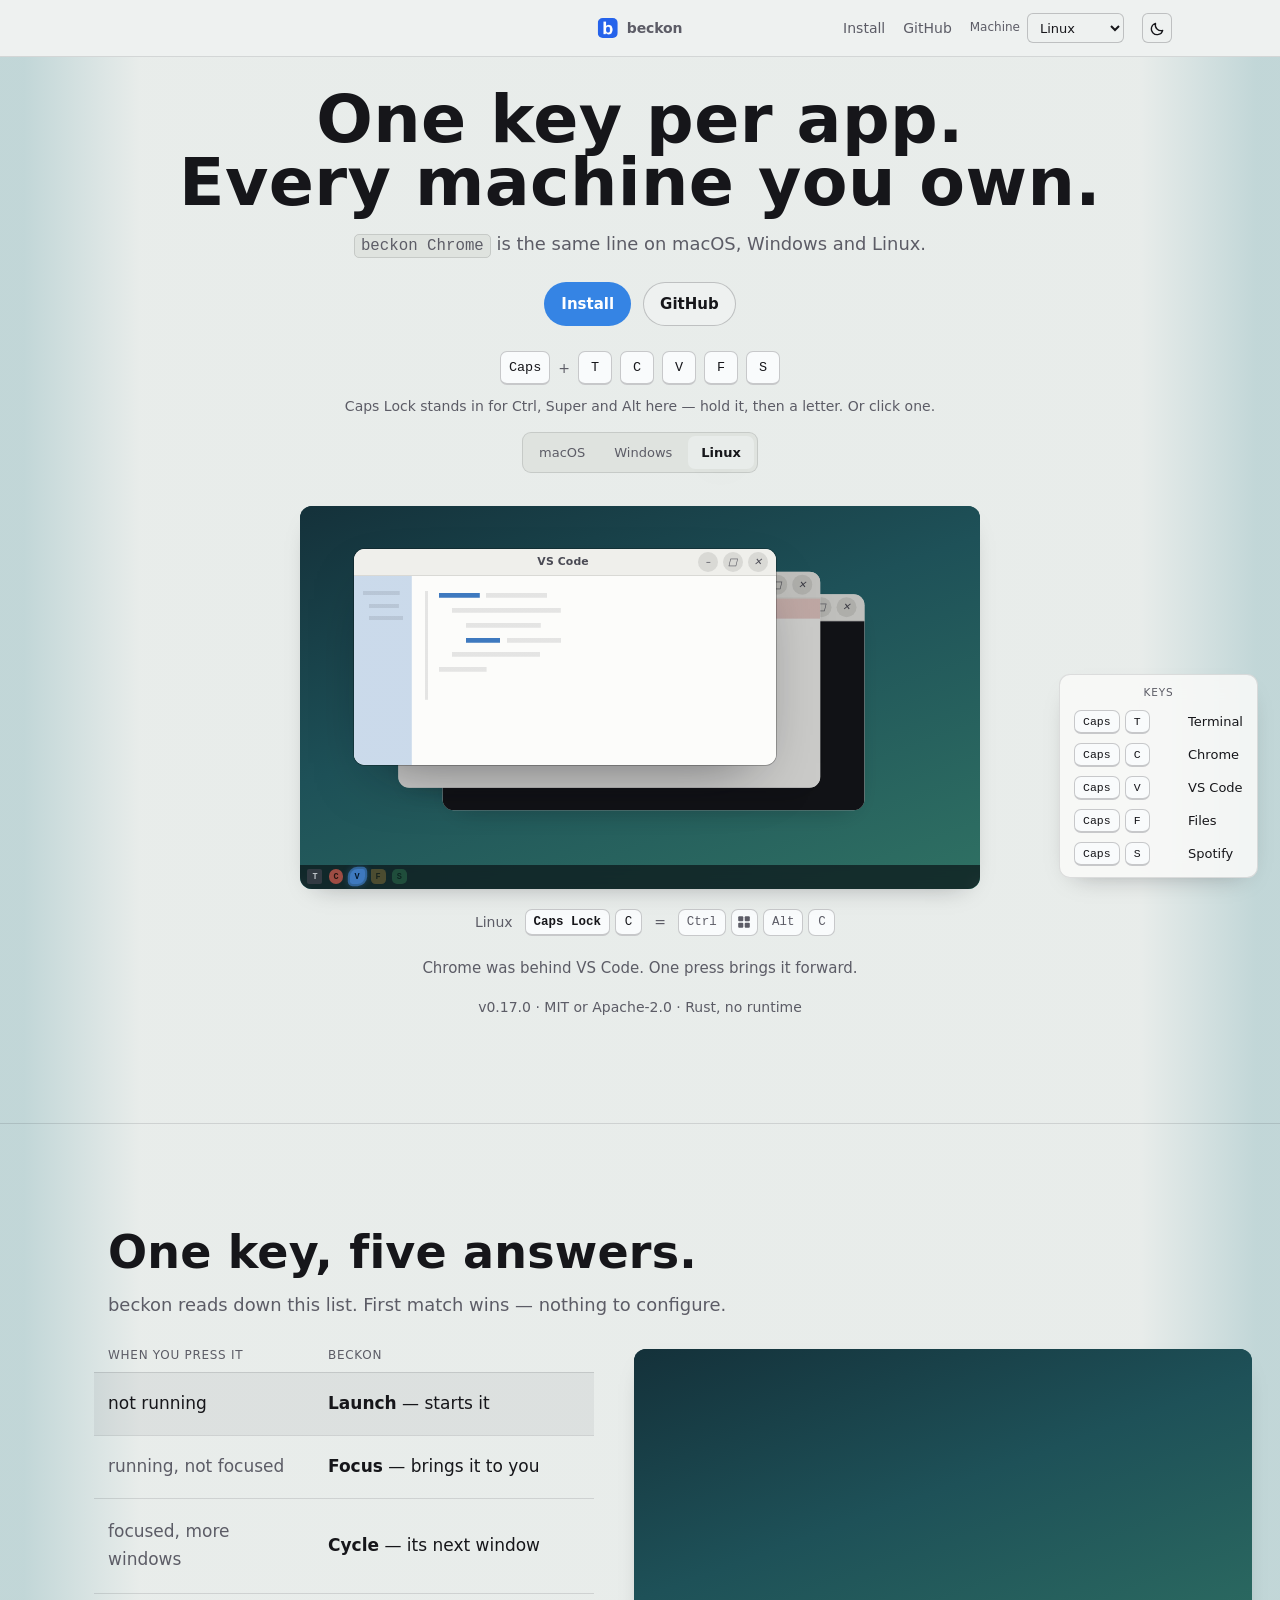
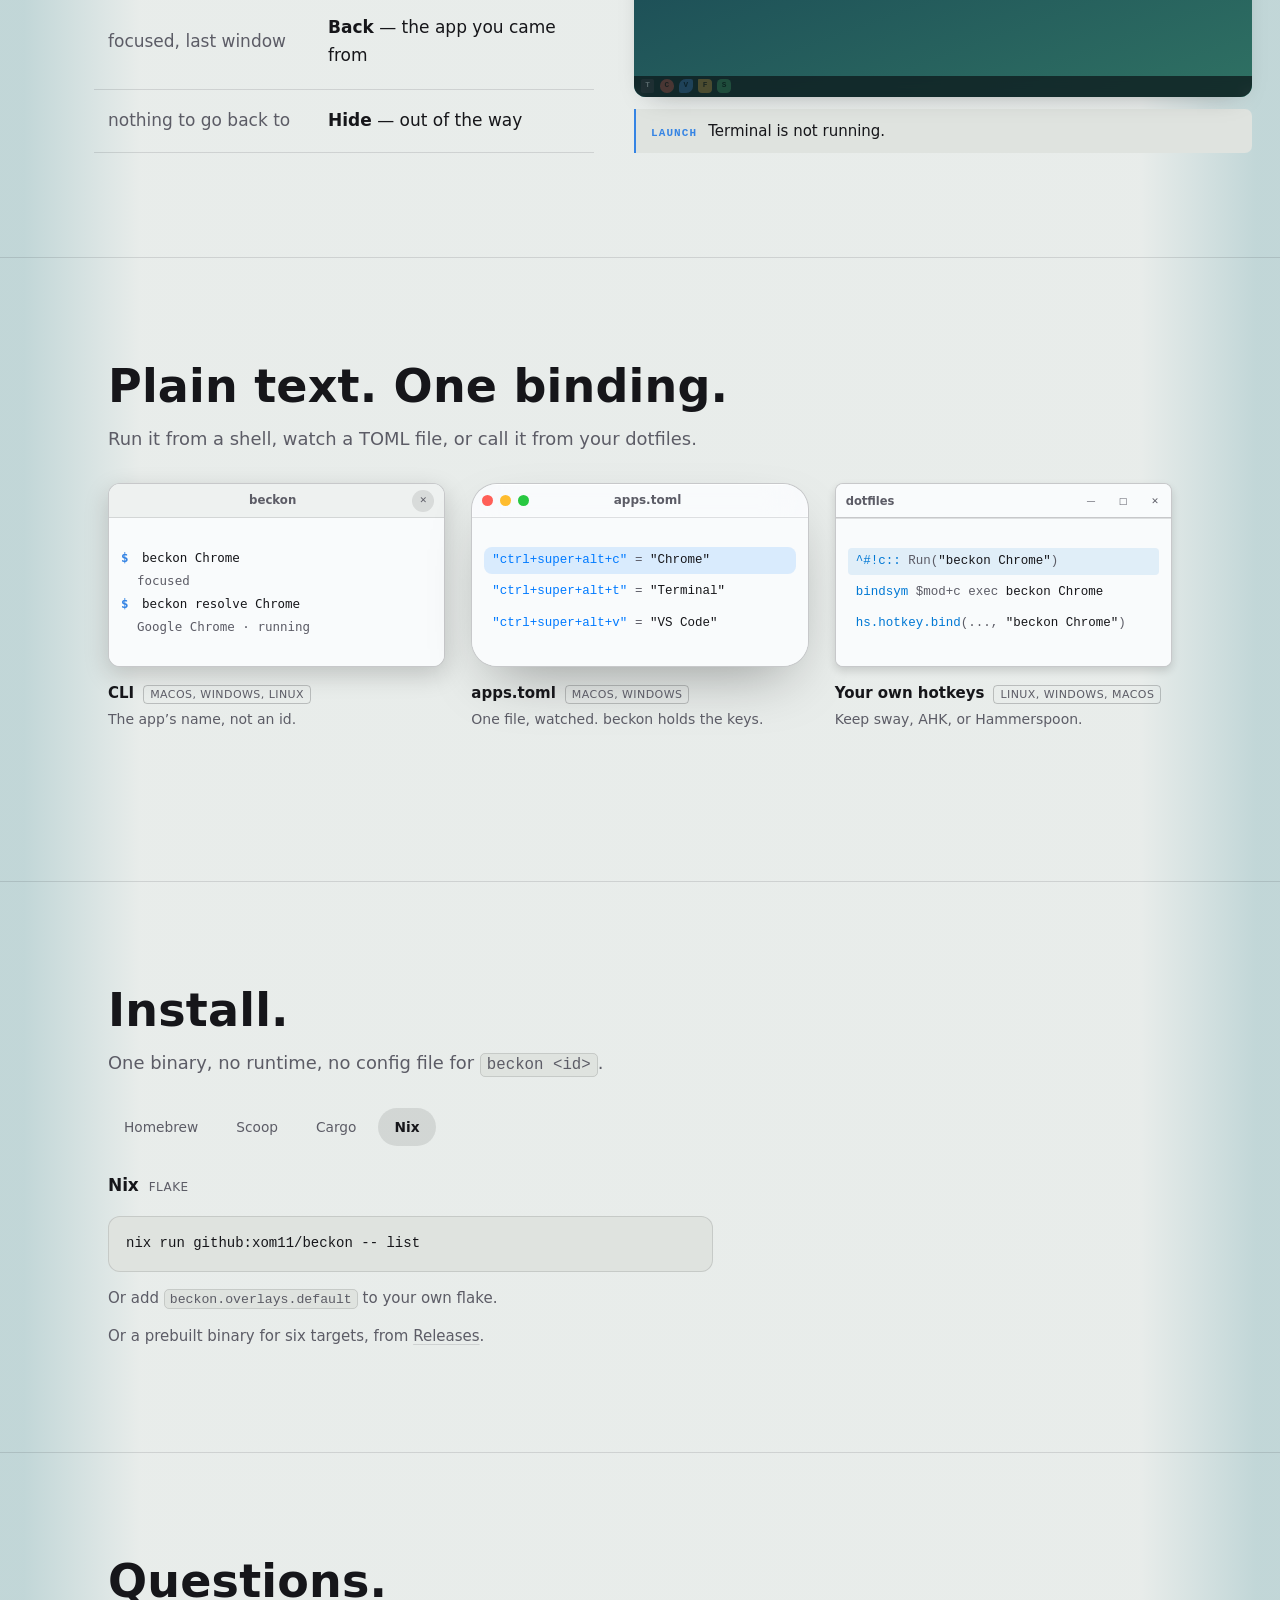
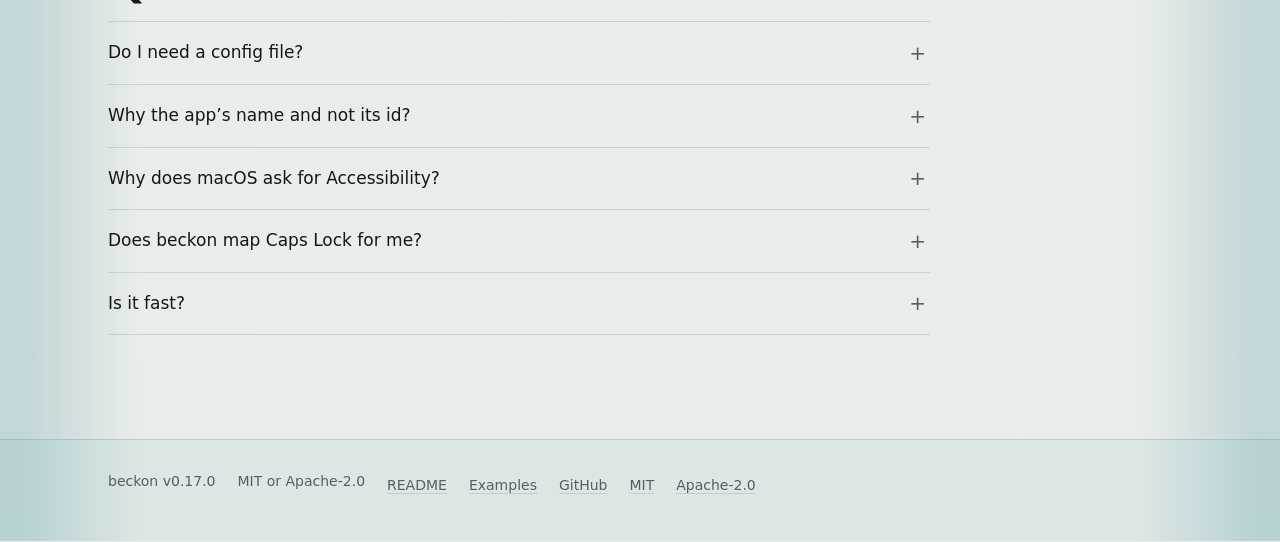
==== commit a6155532: "release: 0.17.0 Minor. Adds optional cold-launch guards across CLI (--confirm-launch, --no-launch) a" ====
--- a/site/index.html
+++ b/site/index.html
@@ -340,7 +340,7 @@
         <p class="demo-steps">Chrome was behind VS Code. One press brings it forward.</p>
       </div>
 
-      <p class="hero-meta">v0.16.0 &middot; MIT or Apache-2.0 &middot; Rust, no runtime</p>
+      <p class="hero-meta">v0.17.0 &middot; MIT or Apache-2.0 &middot; Rust, no runtime</p>
 
     </div>
 
@@ -771,7 +771,7 @@
 
 <footer>
   <div class="wrap">
-    <span>beckon v0.16.0</span>
+    <span>beckon v0.17.0</span>
     <span>MIT or Apache-2.0</span>
     <a href="https://github.com/xom11/beckon/blob/main/README.md">README</a>
     <a href="https://github.com/xom11/beckon/tree/main/examples">Examples</a>
